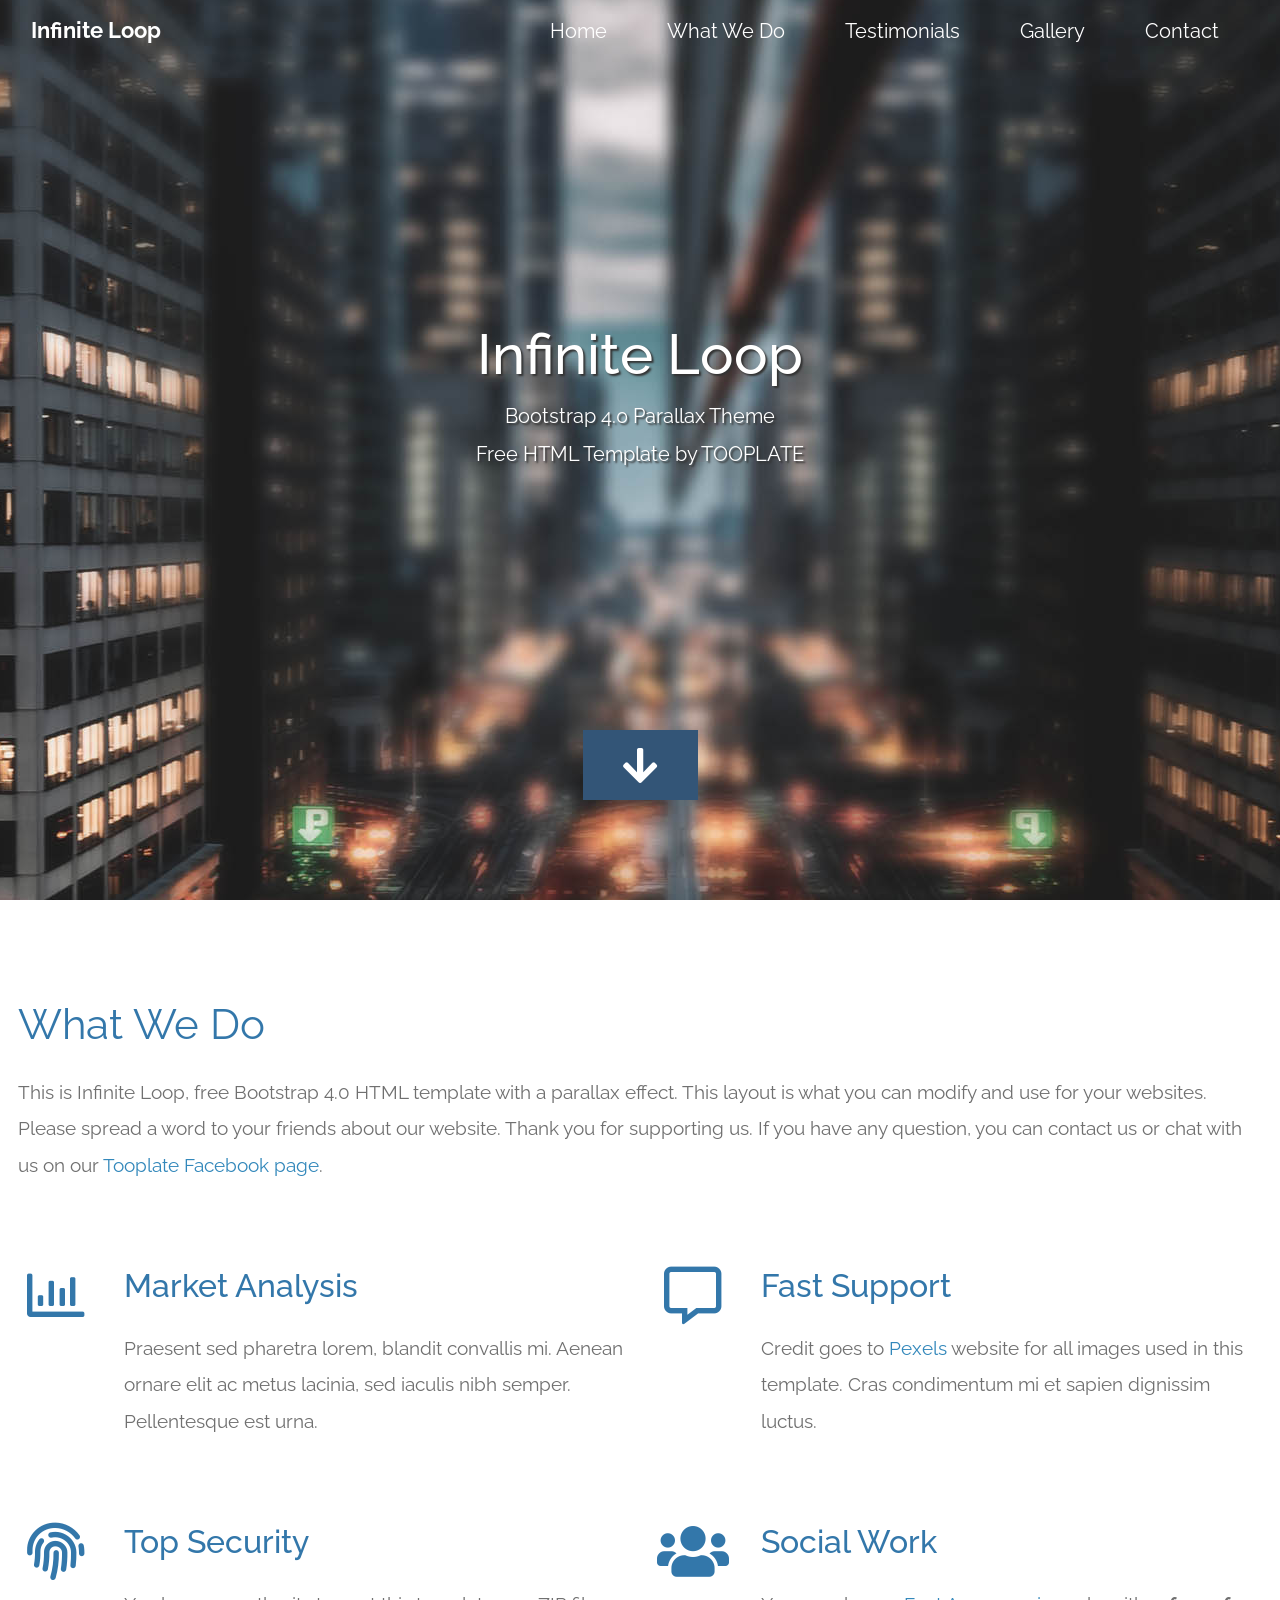
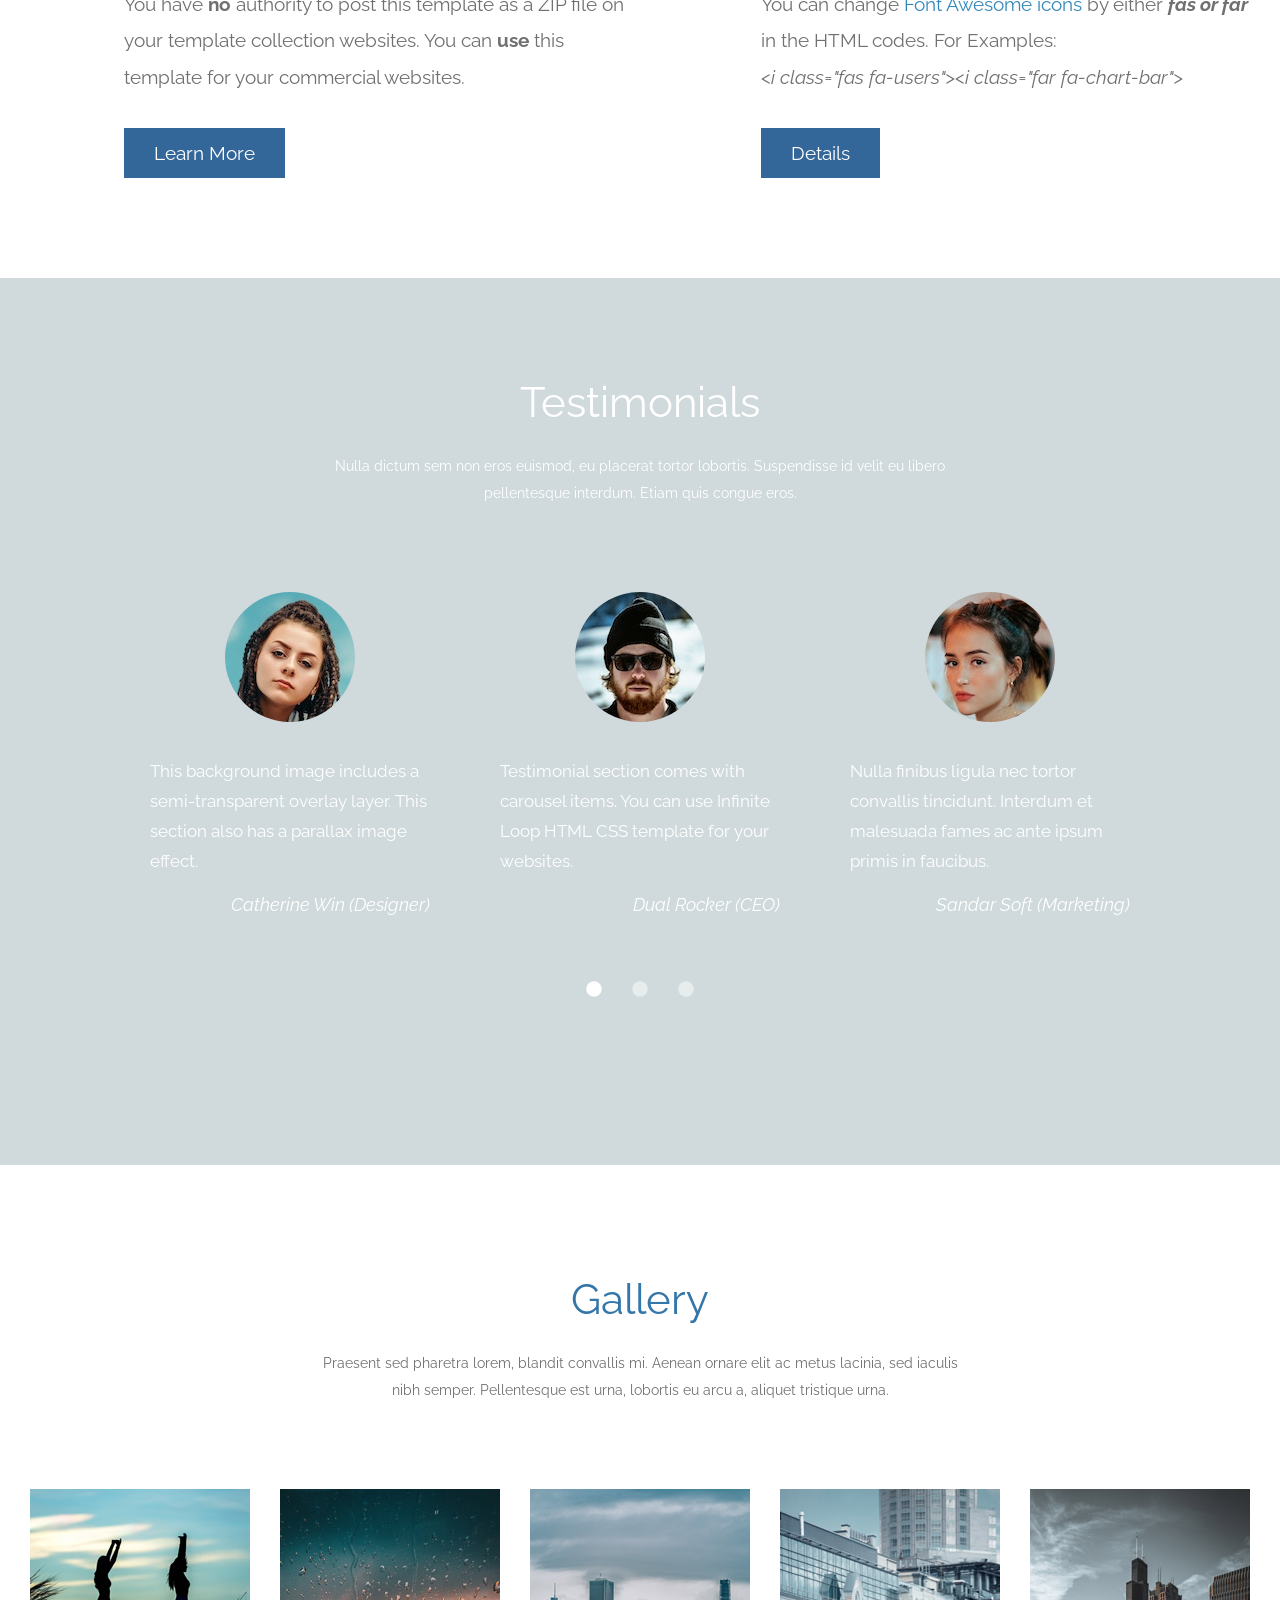
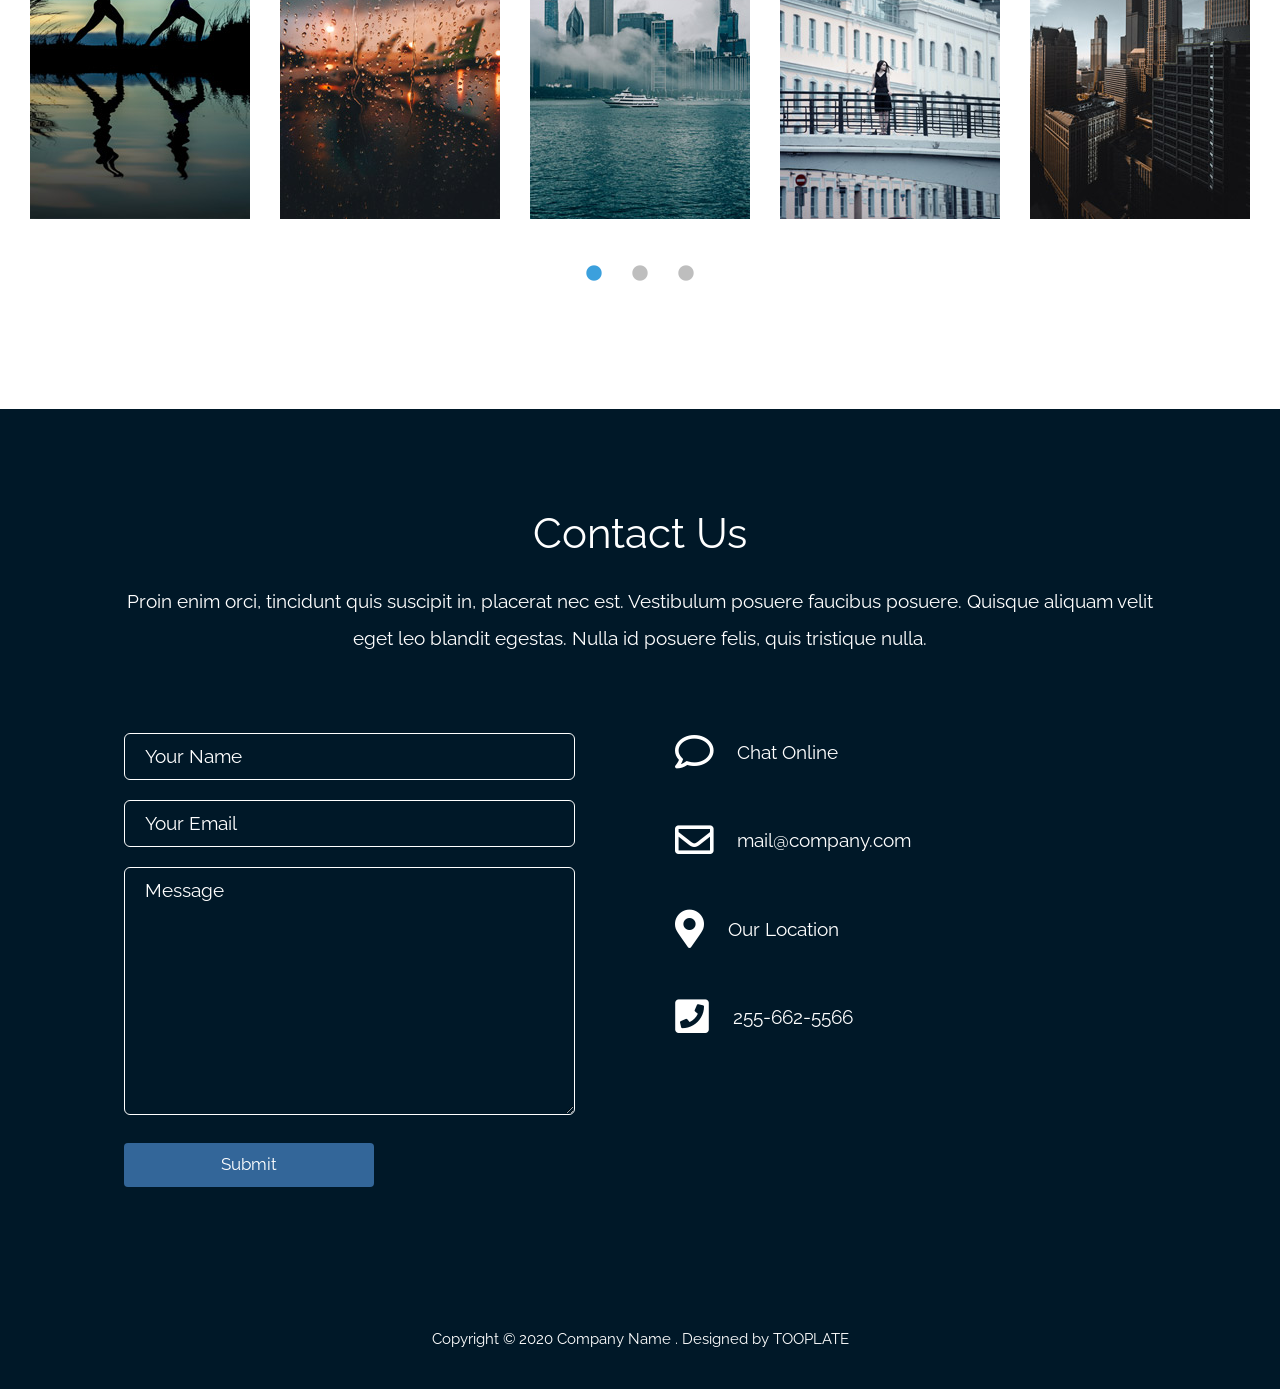
==== index.html @ e0901b21 "Add files via upload" ====
<!DOCTYPE html>
<html lang="en">
  <head>
    <meta charset="UTF-8" />
    <meta name="viewport" content="width=device-width, initial-scale=1.0" />
    <meta http-equiv="X-UA-Compatible" content="ie=edge" />
    <title>Infinite Loop - Bootstrap 4.0 HTML Template</title>
    <link rel="stylesheet" href="fontawesome-5.5/css/all.min.css" />
    <link rel="stylesheet" href="slick/slick.css">
    <link rel="stylesheet" href="slick/slick-theme.css">
    <link rel="stylesheet" href="magnific-popup/magnific-popup.css">
    <link rel="stylesheet" href="css/bootstrap.min.css" />
    <link rel="stylesheet" href="css/tooplate-infinite-loop.css" />
<!--
Tooplate 2117 Infinite Loop
https://www.tooplate.com/view/2117-infinite-loop
-->

  </head>
  <body>    
    <!-- Hero section -->
    <section id="infinite" class="text-white tm-font-big tm-parallax">
      <!-- Navigation -->
      <nav class="navbar navbar-expand-md tm-navbar" id="tmNav">              
        <div class="container">   
          <div class="tm-next">
              <a href="#infinite" class="navbar-brand">Infinite Loop</a>
          </div>             
            
          <button class="navbar-toggler" type="button" data-toggle="collapse" data-target="#navbarSupportedContent" aria-controls="navbarSupportedContent" aria-expanded="false" aria-label="Toggle navigation">
            <i class="fas fa-bars navbar-toggler-icon"></i>
          </button>
          <div class="collapse navbar-collapse" id="navbarSupportedContent">
            <ul class="navbar-nav ml-auto">
              <li class="nav-item">
                  <a class="nav-link tm-nav-link" href="#infinite">Home</a>
              </li>
              <li class="nav-item">
                  <a class="nav-link tm-nav-link" href="#whatwedo">What We Do</a>
              </li>
              <li class="nav-item">
                <a class="nav-link tm-nav-link" href="#testimonials">Testimonials</a>
              </li>
              <li class="nav-item">
                  <a class="nav-link tm-nav-link" href="#gallery">Gallery</a>
              </li>
              <li class="nav-item">
                  <a class="nav-link tm-nav-link" href="#contact">Contact</a>
              </li>                    
            </ul>
          </div>        
        </div>
      </nav>
      
      <div class="text-center tm-hero-text-container">
        <div class="tm-hero-text-container-inner">
            <h2 class="tm-hero-title">Infinite Loop</h2>
            <p class="tm-hero-subtitle">
              Bootstrap 4.0 Parallax Theme
              <br>Free HTML Template by TOOPLATE
            </p>
        </div>        
      </div>

      <div class="tm-next tm-intro-next">
        <a href="#whatwedo" class="text-center tm-down-arrow-link">
          <i class="fas fa-2x fa-arrow-down tm-down-arrow"></i>
        </a>
      </div>      
    </section>

    <section id="whatwedo" class="tm-section-pad-top">
      
      <div class="container">

            <div class="row tm-content-box"><!-- first row -->
                <div class="col-lg-12 col-xl-12">
                    <div class="tm-intro-text-container">
                        <h2 class="tm-text-primary mb-4 tm-section-title">What We Do</h2>
                        <p class="mb-4 tm-intro-text">
                          This is Infinite Loop, free Bootstrap 4.0 HTML template with a parallax effect. This layout is what you can modify and use for your websites. Please spread a word to your friends about our website. Thank you for supporting us. If you have any question, you can contact us or chat with us on our <a href="https://fb.com/tooplate">Tooplate Facebook page</a>.</p>
                    </div>
                </div>

            </div><!-- first row -->
            
            <div class="row tm-content-box"><!-- second row -->
        		<div class="col-lg-1">
                    <i class="far fa-3x fa-chart-bar text-center tm-icon"></i>
                </div>
                <div class="col-lg-5">
                    <div class="tm-intro-text-container">
                        <h2 class="tm-text-primary mb-4">Market Analysis</h2>
                        <p class="mb-4 tm-intro-text">
                          Praesent sed pharetra lorem, blandit convallis mi. Aenean ornare elit ac metus lacinia, sed iaculis nibh semper. Pellentesque est urna.</p>
                    </div>
                </div>
                
                <div class="col-lg-1">
                    <i class="far fa-3x fa-comment-alt text-center tm-icon"></i>
                </div>
                <div class="col-lg-5">
                    <div class="tm-intro-text-container">
                        <h2 class="tm-text-primary mb-4">Fast Support</h2>
                        <p class="mb-4 tm-intro-text">
                          Credit goes to <a rel="nofollow" href="https://www.pexels.com">Pexels</a> website for all images used in this template. Cras condimentum mi et sapien dignissim luctus.</p>
                    </div>
                </div>

            </div><!-- second row -->
            
            <div class="row tm-content-box"><!-- third row -->
        		<div class="col-lg-1">
                    <i class="fas fa-3x fa-fingerprint text-center tm-icon"></i>
                </div>
                <div class="col-lg-5">
                    <div class="tm-intro-text-container">
                        <h2 class="tm-text-primary mb-4">Top Security</h2>
                        <p class="mb-4 tm-intro-text">
                      You have <strong>no</strong> authority to post this template as a ZIP file on your template collection websites. You can <strong>use</strong> this template for your commercial websites.</p>
                          
                          <div class="tm-continue">
                            <a href="#testimonials" class="tm-intro-text tm-btn-primary">Learn More</a>
                        </div>
                    </div>
                </div>
                
                <div class="col-lg-1">
                    <i class="fas fa-3x fa-users text-center tm-icon"></i>
                </div>
                <div class="col-lg-5">
                    <div class="tm-intro-text-container">
                      <h2 class="tm-text-primary mb-4">Social Work</h2>
                        <p class="mb-4 tm-intro-text">
                      You can change <a href="https://fontawesome.com/icons?d=gallery">Font Awesome icons</a> by either <b><em>fas or far</em></b> in the HTML codes. For Examples:<br>
                      <em>&lt;i class=&quot;fas fa-users&quot;&gt;&lt;i class=&quot;far fa-chart-bar&quot;&gt;</em> </p>
                          
                          <div class="tm-continue">
                            <a href="#testimonials" class="tm-intro-text tm-btn-primary">Details</a>
                        </div>
                    </div>
                </div>

            </div><!-- third row -->

        </div>
      
    </section>
    
    <section id="testimonials" class="tm-section-pad-top tm-parallax-2">      
      <div class="container tm-testimonials-content">
        <div class="row">
          <div class="col-lg-12 tm-content-box">
            <h2 class="text-white text-center mb-4 tm-section-title">Testimonials</h2>
            <p class="mx-auto tm-section-desc text-center">
                Nulla dictum sem non eros euismod, eu placerat tortor lobortis. Suspendisse id velit eu libero pellentesque interdum. Etiam quis congue eros.
              </p>
            <div class="mx-auto tm-gallery-container tm-gallery-container-2">
              <div class="tm-testimonials-carousel">
                <figure class="tm-testimonial-item">
                  <img src="img/testimonial-img-01.jpg" alt="Image" class="img-fluid mx-auto">
                  <blockquote>This background image includes a semi-transparent overlay layer. This section also has a parallax image effect.</blockquote>
                  <figcaption>Catherine Win (Designer)</figcaption>
                </figure>

                <figure class="tm-testimonial-item">
                  <img src="img/testimonial-img-02.jpg" alt="Image" class="img-fluid mx-auto">
                  <blockquote>Testimonial section comes with carousel items. You can use Infinite Loop HTML CSS template for your websites.</blockquote>
                  <figcaption>Dual Rocker (CEO)</figcaption>
                </figure>

                <figure class="tm-testimonial-item">
                  <img src="img/testimonial-img-03.jpg" alt="Image" class="img-fluid mx-auto">
                  <blockquote>Nulla finibus ligula nec tortor convallis tincidunt. Interdum et malesuada fames ac ante ipsum primis in faucibus.</blockquote>
                  <figcaption>Sandar Soft (Marketing)</figcaption>
                </figure>

                <figure class="tm-testimonial-item">
                  <img src="img/testimonial-img-04.jpg" alt="Image" class="img-fluid mx-auto">
                  <blockquote>Curabitur rutrum pharetra lobortis. Pellentesque vehicula, velit quis eleifend fermentum, erat arcu aliquet neque.</blockquote>
                  <figcaption>Oliva Htoo (Designer)</figcaption>
                </figure>

                <figure class="tm-testimonial-item">
                  <img src="img/testimonial-img-02.jpg" alt="Image" class="img-fluid mx-auto">
                  <blockquote>Integer sit amet risus et erat imperdiet finibus. Nam lacus nunc, vulputate id ex eget, euismod auctor augue.</blockquote>
                  <figcaption>Jacob Joker (CTO)</figcaption>
                </figure>
              </div>
            </div>
          </div>
        </div>
      </div>
      <div class="tm-bg-overlay"></div>
    </section>
    
    <section id="gallery" class="tm-section-pad-top">
      <div class="container tm-container-gallery">
        <div class="row">
          <div class="text-center col-12">
              <h2 class="tm-text-primary tm-section-title mb-4">Gallery</h2>
              <p class="mx-auto tm-section-desc">
                Praesent sed pharetra lorem, blandit convallis mi. Aenean ornare elit ac metus lacinia, sed iaculis nibh semper. Pellentesque est urna, lobortis eu arcu a, aliquet tristique urna.
              </p>
          </div>            
        </div>
        <div class="row">
            <div class="col-12">
                <div class="mx-auto tm-gallery-container">
                    <div class="grid tm-gallery">
                      <a href="img/gallery-img-01.jpg">
                        <figure class="effect-honey tm-gallery-item">
                          <img src="img/gallery-tn-01.jpg" alt="Image 1" class="img-fluid">
                          <figcaption>
                            <h2><i>Physical Health <span>Exercise!</span></i></h2>
                          </figcaption>
                        </figure>
                      </a>
                      <a href="img/gallery-img-02.jpg">
                        <figure class="effect-honey tm-gallery-item">
                          <img src="img/gallery-tn-02.jpg" alt="Image 2" class="img-fluid">
                          <figcaption>
                            <h2><i>Rain on Glass <span>Second Image</span></i></h2>
                          </figcaption>
                        </figure>
                      </a>
                      <a href="img/gallery-img-03.jpg">
                        <figure class="effect-honey tm-gallery-item">
                          <img src="img/gallery-tn-03.jpg" alt="Image 3" class="img-fluid">
                          <figcaption>
                            <h2><i><span>Sea View</span> Mega City</i></h2>
                          </figcaption>
                        </figure>
                      </a>
                      <a href="img/gallery-img-04.jpg">
                        <figure class="effect-honey tm-gallery-item">
                          <img src="img/gallery-tn-04.jpg" alt="Image 4" class="img-fluid">
                          <figcaption>
                            <h2><i>Dream Girl <span>Thoughts</span></i></h2>
                          </figcaption>
                        </figure>
                      </a>
                      <a href="img/gallery-img-05.jpg">
                        <figure class="effect-honey tm-gallery-item">
                          <img src="img/gallery-tn-05.jpg" alt="Image 5" class="img-fluid">
                          <figcaption>
                            <h2><i><span>Workstation</span> Offices</i></h2>
                          </figcaption>
                        </figure>
                      </a>
                      <a href="img/gallery-img-06.jpg">
                        <figure class="effect-honey tm-gallery-item">
                          <img src="img/gallery-tn-06.jpg" alt="Image 6" class="img-fluid">
                          <figcaption>
                            <h2><i>Just Above <span>The City</span></i></h2>
                          </figcaption>
                        </figure>
                      </a>
                      <a href="img/gallery-img-01.jpg">
                        <figure class="effect-honey tm-gallery-item">
                          <img src="img/gallery-tn-01.jpg" alt="Image 7" class="img-fluid">
                          <figcaption>
                            <h2><i>Another <span>Exercise Time</span></i></h2>
                          </figcaption>
                        </figure>
                      </a>
                      <a href="img/gallery-img-02.jpg">
                        <figure class="effect-honey tm-gallery-item">
                          <img src="img/gallery-tn-02.jpg" alt="Image 8" class="img-fluid">
                          <figcaption>
                            <h2><i>Repeated <span>Image Spot</span></i></h2>
                          </figcaption>
                        </figure>
                      </a>
                    </div>
                </div>                
            </div>        
          </div>
      </div>
    </section>

    <!-- Contact -->
    <section id="contact" class="tm-section-pad-top tm-parallax-2">
    
      <div class="container tm-container-contact">
        
        <div class="row">
            
            <div class="text-center col-12">
                <h2 class="tm-section-title mb-4">Contact Us</h2>
                <p class="mb-5">
                  Proin enim orci, tincidunt quis suscipit in, placerat nec est. Vestibulum posuere faucibus posuere. Quisque aliquam velit eget leo blandit egestas. Nulla id posuere felis, quis tristique nulla.
                </p><br>
            </div>
            
            <div class="col-sm-12 col-md-6">
              <form action="" method="get">
                <input id="name" name="name" type="text" placeholder="Your Name" class="tm-input" required />
                <input id="email" name="email" type="email" placeholder="Your Email" class="tm-input" required />
                <textarea id="message" name="message" rows="8" placeholder="Message" class="tm-input" required></textarea>
                <button type="submit" class="btn tm-btn-submit">Submit</button>
              </form>
            </div>
            
            <div class="col-sm-12 col-md-6">

                <div class="contact-item">
                  <a rel="nofollow" href="https://www.tooplate.com/contact" class="item-link">
                      <i class="far fa-2x fa-comment mr-4"></i>
                      <span class="mb-0">Chat Online</span>
                  </a>              
                </div>
                
                <div class="contact-item">
                  <a rel="nofollow" href="mailto:mail@company.com" class="item-link">
                      <i class="far fa-2x fa-envelope mr-4"></i>
                      <span class="mb-0">mail@company.com</span>
                  </a>              
                </div>
                
                <div class="contact-item">
                  <a rel="nofollow" href="https://www.google.com/maps" class="item-link">
                      <i class="fas fa-2x fa-map-marker-alt mr-4"></i>
                      <span class="mb-0">Our Location</span>
                  </a>              
                </div>
                
                <div class="contact-item">
                  <a rel="nofollow" href="tel:0100200340" class="item-link">
                      <i class="fas fa-2x fa-phone-square mr-4"></i>
                      <span class="mb-0">255-662-5566</span>
                  </a>              
                </div>
                
                <div class="contact-item">&nbsp;</div>
            
            </div>
            
            
        </div><!-- row ending -->
        
      </div>

      	<footer class="text-center small tm-footer">
          <p class="mb-0">
          Copyright &copy; 2020 Company Name 
          
          . <a rel="nofollow" href="https://www.tooplate.com" title="HTML templates">Designed by TOOPLATE</a></p>
        </footer>

    </section>
    
    <script src="js/jquery-1.9.1.min.js"></script>     
    <script src="slick/slick.min.js"></script>
    <script src="magnific-popup/jquery.magnific-popup.min.js"></script>
    <script src="js/easing.min.js"></script>
    <script src="js/jquery.singlePageNav.min.js"></script>     
    <script src="js/bootstrap.min.js"></script> 
    <script>

      function getOffSet(){
        var _offset = 450;
        var windowHeight = window.innerHeight;

        if(windowHeight > 500) {
          _offset = 400;
        } 
        if(windowHeight > 680) {
          _offset = 300
        }
        if(windowHeight > 830) {
          _offset = 210;
        }

        return _offset;
      }

      function setParallaxPosition($doc, multiplier, $object){
        var offset = getOffSet();
        var from_top = $doc.scrollTop(),
          bg_css = 'center ' +(multiplier * from_top - offset) + 'px';
        $object.css({"background-position" : bg_css });
      }

      // Parallax function
      // Adapted based on https://codepen.io/roborich/pen/wpAsm        
      var background_image_parallax = function($object, multiplier, forceSet){
        multiplier = typeof multiplier !== 'undefined' ? multiplier : 0.5;
        multiplier = 1 - multiplier;
        var $doc = $(document);
        // $object.css({"background-attatchment" : "fixed"});

        if(forceSet) {
          setParallaxPosition($doc, multiplier, $object);
        } else {
          $(window).scroll(function(){          
            setParallaxPosition($doc, multiplier, $object);
          });
        }
      };

      var background_image_parallax_2 = function($object, multiplier){
        multiplier = typeof multiplier !== 'undefined' ? multiplier : 0.5;
        multiplier = 1 - multiplier;
        var $doc = $(document);
        $object.css({"background-attachment" : "fixed"});
        
        $(window).scroll(function(){
          if($(window).width() > 768) {
            var firstTop = $object.offset().top,
                pos = $(window).scrollTop(),
                yPos = Math.round((multiplier * (firstTop - pos)) - 186);              

            var bg_css = 'center ' + yPos + 'px';

            $object.css({"background-position" : bg_css });
          } else {
            $object.css({"background-position" : "center" });
          }
        });
      };
      
      $(function(){
        // Hero Section - Background Parallax
        background_image_parallax($(".tm-parallax"), 0.30, false);
        background_image_parallax_2($("#contact"), 0.80);   
        background_image_parallax_2($("#testimonials"), 0.80);   
        
        // Handle window resize
        window.addEventListener('resize', function(){
          background_image_parallax($(".tm-parallax"), 0.30, true);
        }, true);

        // Detect window scroll and update navbar
        $(window).scroll(function(e){          
          if($(document).scrollTop() > 120) {
            $('.tm-navbar').addClass("scroll");
          } else {
            $('.tm-navbar').removeClass("scroll");
          }
        });
        
        // Close mobile menu after click 
        $('#tmNav a').on('click', function(){
          $('.navbar-collapse').removeClass('show'); 
        })

        // Scroll to corresponding section with animation
        $('#tmNav').singlePageNav({
          'easing': 'easeInOutExpo',
          'speed': 600
        });        
        
        // Add smooth scrolling to all links
        // https://www.w3schools.com/howto/howto_css_smooth_scroll.asp
        $("a").on('click', function(event) {
          if (this.hash !== "") {
            event.preventDefault();
            var hash = this.hash;

            $('html, body').animate({
              scrollTop: $(hash).offset().top
            }, 600, 'easeInOutExpo', function(){
              window.location.hash = hash;
            });
          } // End if
        });

        // Pop up
        $('.tm-gallery').magnificPopup({
          delegate: 'a',
          type: 'image',
          gallery: { enabled: true }
        });

        $('.tm-testimonials-carousel').slick({
          dots: true,
          prevArrow: false,
          nextArrow: false,
          infinite: false,
          slidesToShow: 3,
          slidesToScroll: 1,
          responsive: [
            {
              breakpoint: 992,
              settings: {
                slidesToShow: 2
              }
            },
            {
              breakpoint: 768,
              settings: {
                slidesToShow: 2
              }
            }, 
            {
              breakpoint: 480,
              settings: {
                  slidesToShow: 1
              }                 
            }
          ]
        });

        // Gallery
        $('.tm-gallery').slick({
          dots: true,
          infinite: false,
          slidesToShow: 5,
          slidesToScroll: 2,
          responsive: [
          {
            breakpoint: 1199,
            settings: {
              slidesToShow: 4,
              slidesToScroll: 2
            }
          },
          {
            breakpoint: 991,
            settings: {
              slidesToShow: 3,
              slidesToScroll: 2
            }
          },
          {
            breakpoint: 767,
            settings: {
              slidesToShow: 2,
              slidesToScroll: 1
            }
          },
          {
            breakpoint: 480,
            settings: {
              slidesToShow: 1,
              slidesToScroll: 1
            }
          }
        ]
        });
      });
    </script>
  </body>
</html>
---- css/tooplate-infinite-loop.css ----
/*

Tooplate 2117 Infinite Loop

https://www.tooplate.com/view/2117-infinite-loop

*/

@import url("https://fonts.googleapis.com/css?family=Raleway:100,300,400,500,700,900");

body {
	font-family: "Raleway", sans-serif;
	font-size: 1.2em;
  color: #707070;
  margin: 0;
  padding: 0;
  overflow-x: hidden;
}
a {
  transition: all 0.3s ease;
  color: #38B;
}

a:hover,
a:focus {
  text-decoration: none;
  color: #D40;
}

a:focus {
  outline: none;
}

.btn {
  padding: 8px 32px;
}

.btn:hover {
  background-color: #ced4da;
}

blockquote {
  font-size: 0.86em;
  line-height: 1.8em;
}

.tm-section-pad-top {
  padding-top: 80px;
  padding-bottom: 40px;
}

.tm-content-box {
  padding-top: 20px;
  padding-bottom: 40px;
}

.tm-text-primary {
  color: #37A;
}

.tm-font-big {
  font-size: 1.25rem;
}

.tm-btn-primary {
  color: white;
  background-color: #369;
  padding: 14px 30px;
}

.tm-btn-primary:hover,
.tm-btn-primary:focus {
  color: white;
  background-color: #38B;
}

/* Navbar */

.tm-navbar {
  position: fixed;
  width: 100%;
  z-index: 1000;
  background-color: transparent;
  transition: all 0.3s ease;
}

.tm-navbar.scroll {
  background-color: white;
  border-bottom: 1px solid #e9ecef;
}

.navbar-brand {
  color: white;
  font-size: 1.4rem;
  font-weight: bold;
}

.navbar-brand:hover,
.tm-navbar.scroll .navbar-brand:hover {
  color: #38B;
}

.tm-navbar.scroll .navbar-brand {
  color: #369;
}

.nav-item {
  list-style: none;
}

.tm-nav-link {
  color: white;
}

.tm-navbar.scroll .tm-nav-link {
  color: #369;
}

.tm-navbar.scroll .tm-nav-link:hover,
.tm-navbar.scroll .tm-nav-link.current,
.tm-nav-link:hover {
  color: #FFF;
  background-color: #369;
}

.navbar-toggler {
  border: 1px solid white;
  padding-left: 10px;
  padding-right: 10px;
}

.navbar-toggler-icon {
  color: white;
  padding-top: 6px;
}

.tm-navbar.scroll .navbar-toggler {
  border: 1px solid #707070;
}

.tm-navbar.scroll .navbar-toggler-icon {
  color: #707070;
}

/* Hero */

#infinite {
	background-color: #222;
  background-image: url(../img/infinite-loop-01.jpg);
  background-repeat: no-repeat;
  height: 100vh;
  min-height: 375px;
  position: relative;
}

@media (min-height: 600px) and (min-width: 1920px) {
  #infinite {
    background-size: cover;
  }
}

@media (min-height: 830px) {
  #infinite {
    background-position: center -210px;
  }
}

@media (min-height: 680px) and (max-height: 829px) {
  #infinite {
    background-position: center -300px;
  }
}

@media (min-height: 500px) and (max-height: 679px) {
  #infinite {
    background-position: center -400px;
  }
}

@media (max-height: 499px) {
  #infinite {
    background-position: center -450px;
  }
}

.tm-hero-text-container {
  width: 100%;
  height: 100%;
  display: flex;
  flex-flow: column;
  justify-content: center;
}

.tm-hero-text-container-inner {
  margin-top: -90px;
}

.tm-hero-title {
  font-size: 3.5rem;
  text-shadow: 2px 2px 2px #333;
}

.tm-hero-subtitle {
  text-shadow: 2px 2px 2px #333;
}

.tm-intro-next {
  position: absolute;
  bottom: 100px;
  left: 0;
  right: 0;
}

@media (max-height: 480px) {
  .tm-hero-text-container-inner {
    margin-top: -40px;
  }

  .tm-intro-next {
    bottom: 20px;
  }
}

.tm-down-arrow-link {
  display: block;
  margin-top: 18%;
}

.tm-down-arrow {
  	color: #FFF;
    cursor: pointer;
    background: #357;
    padding: 15px 40px;
    transition: all 0.3s ease;
}

.tm-down-arrow:hover,
.tm-down-arrow:focus {
  color: #FFF;
  background: #37A;
  padding: 20px 50px;
}

/* Introduction */

#introduction {
  padding-bottom: 100px;
}

.tm-section-title {
  font-size: 2.6rem;
  font-weight: normal;
}

.tm-intro-text {
  font-size: 1.2rem;
}

.tm-icon {
  display: block;
  color: #37A;
}

.tm-continue {
	padding: 20px 0 30px 0;
}

/* Testimonials */
#testimonials {
  color: white;
  background-image: url(../img/infinite-loop-02.jpg);
  background-size: cover;
  background-repeat: no-repeat;
  background-size: 100%;
  position: relative;
}

@media (max-width: 991px) {
  #testimonials {
    background-image: url(../img/infinite-loop-02-mobile.jpg);
  }
}

.tm-testimonials-content {
  position: relative;
  z-index: 100;
}

.tm-bg-overlay {
  width: 100%;
  height: 100%;
  background: rgba(20, 70, 80, 0.2);
  position: absolute;
  top: 0;
  left: 0;
  right: 0;
  bottom: 0;
  z-index: 0;
}

.tm-testimonials-carousel {
  max-width: 1050px;
  margin: 0 auto;
}

.tm-testimonial-item {
  max-width: 290px;
  margin-left: 35px;
  margin-right: 35px;
}

.tm-testimonial-item img {
  border-radius: 50%;
  margin-bottom: 35px;
}

.tm-testimonial-item figcaption {
  text-align: right;
  font-style: italic;
  font-size: 1.1rem;
}

/* Work */

.tm-section-desc {
  max-width: 650px;
  width: 100%;
  font-size: 0.9rem;
}

.tm-gallery-container {
  padding-top: 70px;
  padding-bottom: 120px;
}

.tm-gallery-item {
  margin: 0 15px;
}

.slick-dots {
  bottom: -65px;
}

.slick-dots li {
  margin: 0 13px;
}

.slick-dots li button:hover:before,
.slick-dots li button:focus:before,
.slick-dots li.slick-active button:before {
  opacity: 1;
  color: #3ba0dd;
}

.tm-testimonials-carousel .slick-dots li button:before {
  color: white;
  opacity: 0.5;
}

.tm-testimonials-carousel .slick-dots li button:hover:before,
.tm-testimonials-carousel .slick-dots li button:focus:before,
.tm-testimonials-carousel .slick-dots li.slick-active button:before {
  color: white;
  opacity: 1;
}

.slick-dots li button:before {
  font-size: 18px;
}

/* Hover Effect */
/* Common style */
.grid figure {
  position: relative;
  float: left;
  overflow: hidden;
  background: #3085a3;
  text-align: center;
  cursor: pointer;
}

.grid figure img {
  position: relative;
  display: block;
  min-height: 100%;
  max-width: 100%;
  opacity: 0.8;
}

.grid figure figcaption {
  padding: 2em;
  color: #fff;
  text-transform: uppercase;
  font-size: 1.25em;
  -webkit-backface-visibility: hidden;
  backface-visibility: hidden;
}

.grid figure figcaption::before,
.grid figure figcaption::after {
  pointer-events: none;
}

.grid figure figcaption,
.grid figure figcaption > a {
  position: absolute;
  top: 0;
  left: 0;
  width: 100%;
  height: 100%;
}

/* Anchor will cover the whole item by default */
/* For some effects it will show as a button */
.grid figure figcaption > a {
  z-index: 1000;
  text-indent: 200%;
  white-space: nowrap;
  font-size: 0;
  opacity: 0;
}

.grid figure h2 {
  word-spacing: -0.15em;
  font-size: 0.9em;
  font-weight: 300;
}

.grid figure h2 span {
  font-weight: 600;
}

.grid figure h2,
.grid figure p {
  margin: 0;
}

.grid figure p {
  letter-spacing: 1px;
  font-size: 68.5%;
}

/*---------------*/
/***** Honey *****/
/*---------------*/

figure.effect-honey {
  background: #4a3753;
  max-width: 220px;
}

figure.effect-honey img {
  opacity: 1;
  -webkit-transition: opacity 0.35s;
  transition: opacity 0.35s;
}

figure.effect-honey:hover img {
  opacity: 0.4;
}

figure.effect-honey figcaption::before {
  position: absolute;
  bottom: 0;
  left: 0;
  width: 100%;
  height: 10px;
  background: #38C;
  content: "";
  -webkit-transform: translate3d(0, 10px, 0);
  transform: translate3d(0, 10px, 0);
}

figure.effect-honey h2 {
  position: absolute;
  bottom: 0;
  left: 0;
  padding: 1em 1.5em;
  width: 100%;
  text-align: left;
  -webkit-transform: translate3d(0, -30px, 0);
  transform: translate3d(0, -30px, 0);
}

figure.effect-honey h2 i {
  font-style: normal;
  opacity: 0;
  -webkit-transition: opacity 0.35s, -webkit-transform 0.35s;
  transition: opacity 0.35s, transform 0.35s;
  -webkit-transform: translate3d(0, -30px, 0);
  transform: translate3d(0, -30px, 0);
}

figure.effect-honey figcaption::before,
figure.effect-honey h2 {
  -webkit-transition: -webkit-transform 0.35s;
  transition: transform 0.35s;
}

figure.effect-honey:hover figcaption::before,
figure.effect-honey:hover h2,
figure.effect-honey:hover h2 i {
  opacity: 1;
  -webkit-transform: translate3d(0, 0, 0);
  transform: translate3d(0, 0, 0);
}

.tm-container-gallery {
	padding-top: 30px;
	}

/* Contact */

#contact {
  color: white;
  background-color: #001828;
  background-image: url(../img/infinite-loop-03.jpg);
  background-position: center;
  background-repeat: no-repeat;
  min-height: 980px;
  position: relative;
  padding-bottom: 50px;
  padding-top: 100px;
}

.contact-item {
  margin-left: 20px;
  margin-bottom: 50px;
}

.item-link {
  display: flex;
  align-items: center;
}

.item-link i,
.item-link span {
  color: white;
  transition: all 0.3s ease;
}

.item-link:hover i,
.item-link:hover span {
  color: #3496d8;
}

.tm-input {
	margin: 0 0 20px 0;
	width: 90%;
  padding: 8px 20px;
  border-radius: 6px;
  border: 1px solid white;
  background: transparent;
  color: white;
}

.tm-btn-submit {
	font-size: 0.9em;
	color: #fff;
	background-color: #369;
	width: 50%;
	margin-bottom: 60px;
}

.tm-btn-submit:hover {
	color: #fff;
	background-color: #38B;
}

::placeholder {
  /* Chrome, Firefox, Opera, Safari 10.1+ */
  color: white;
  opacity: 1; /* Firefox */
}

:-ms-input-placeholder {
  /* Internet Explorer 10-11 */
  color: white;
}

::-ms-input-placeholder {
  /* Microsoft Edge */
  color: white;
}

.tm-footer {
  position: absolute;
  bottom: 35px;
  left: 0;
  right: 0;
  padding: 0 15px;
}

.tm-footer a {
	color: #fff;
}

.tm-footer a:hover {
	color: #9CF;
}

.tm-footer-link {
  color: white;
}

.tm-footer-link:hover,
.tm-footer-link:focus {
  color: #38B;
  text-decoration: none;
}

p {
  line-height: 1.9;
}

@media (min-width: 768px) {
  .tm-intro-text-container {
    padding-left: 0px;
  }

  .navbar-expand-md .navbar-nav .nav-link {
    padding-right: 30px;
    padding-left: 30px;
  }
}

@media (min-width: 1200px) {
  .container {
    max-width: 1275px;
  }

  .tm-container-gallery {
    max-width: 1290px;
  }

  .tm-container-contact {
    max-width: 1063px;
  }
}

@media (max-width: 991px) {
  .tm-intro-text-container {
    padding-left: 15px;
    padding-top: 30px;
    max-width: 600px;
    margin-left: auto;
    margin-right: auto;
  }

  .tm-intro-img {
    display: block;
    margin-left: auto;
    margin-right: auto;
  }

  .tm-btn-submit {
    margin-left: 0;
    margin-top: 20px;
  }
}

@media (max-width: 767px) {

  .navbar-nav {
    max-width: 200px;
    text-align: right;
  }

  .navbar-collapse {
    background-color: rgb(255, 255, 255);
    padding: 10px;
    border-radius: 3px;
  }

  .navbar-collapse .nav-link {
    color: #707070;
	padding-right: 20px;
  }
}

@media (max-width: 480px) {
  .tm-gallery-container {
    max-width: 220px;
    margin-left: auto;
    margin-right: auto;
  }

  .tm-gallery-container-2 {
    max-width: 350px;
  }

  .slick-dots li {
    margin: 0 8px;
  }

  .tm-gallery-item {
    margin: 0;
  }
}
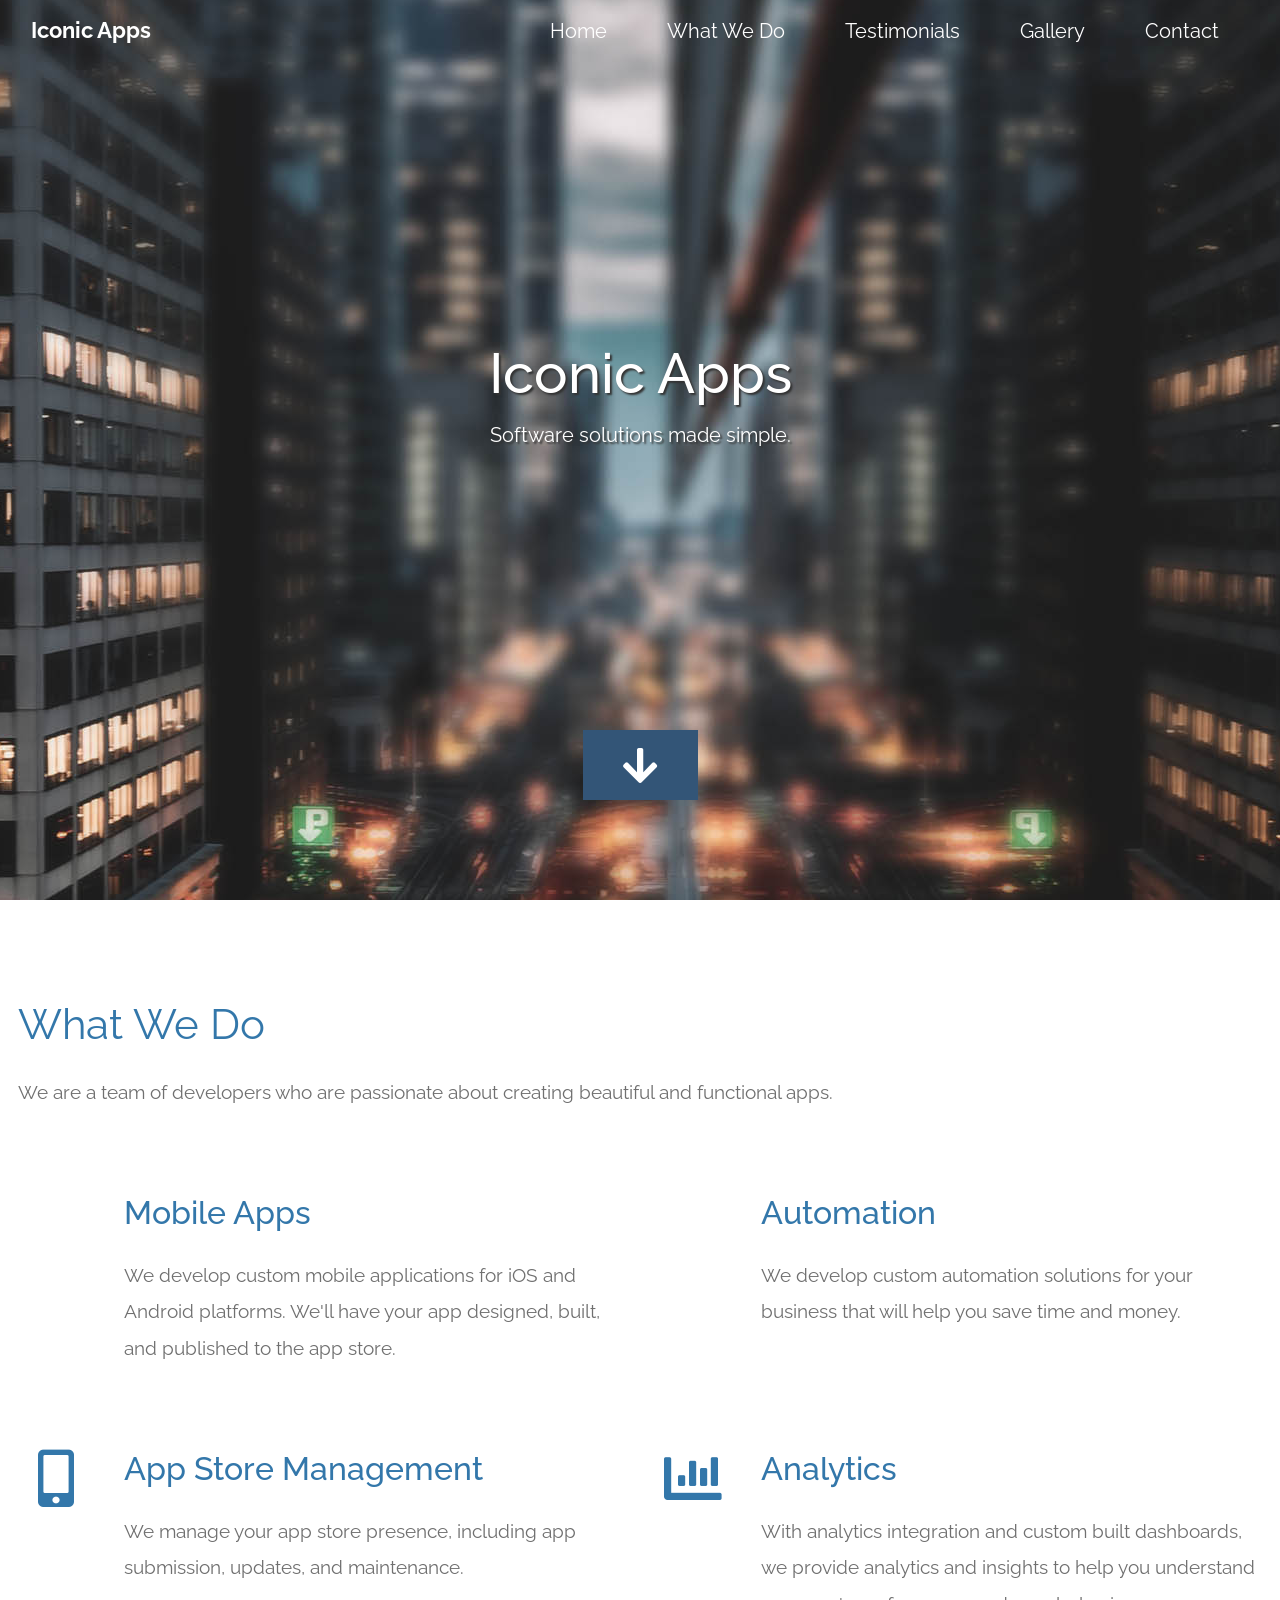
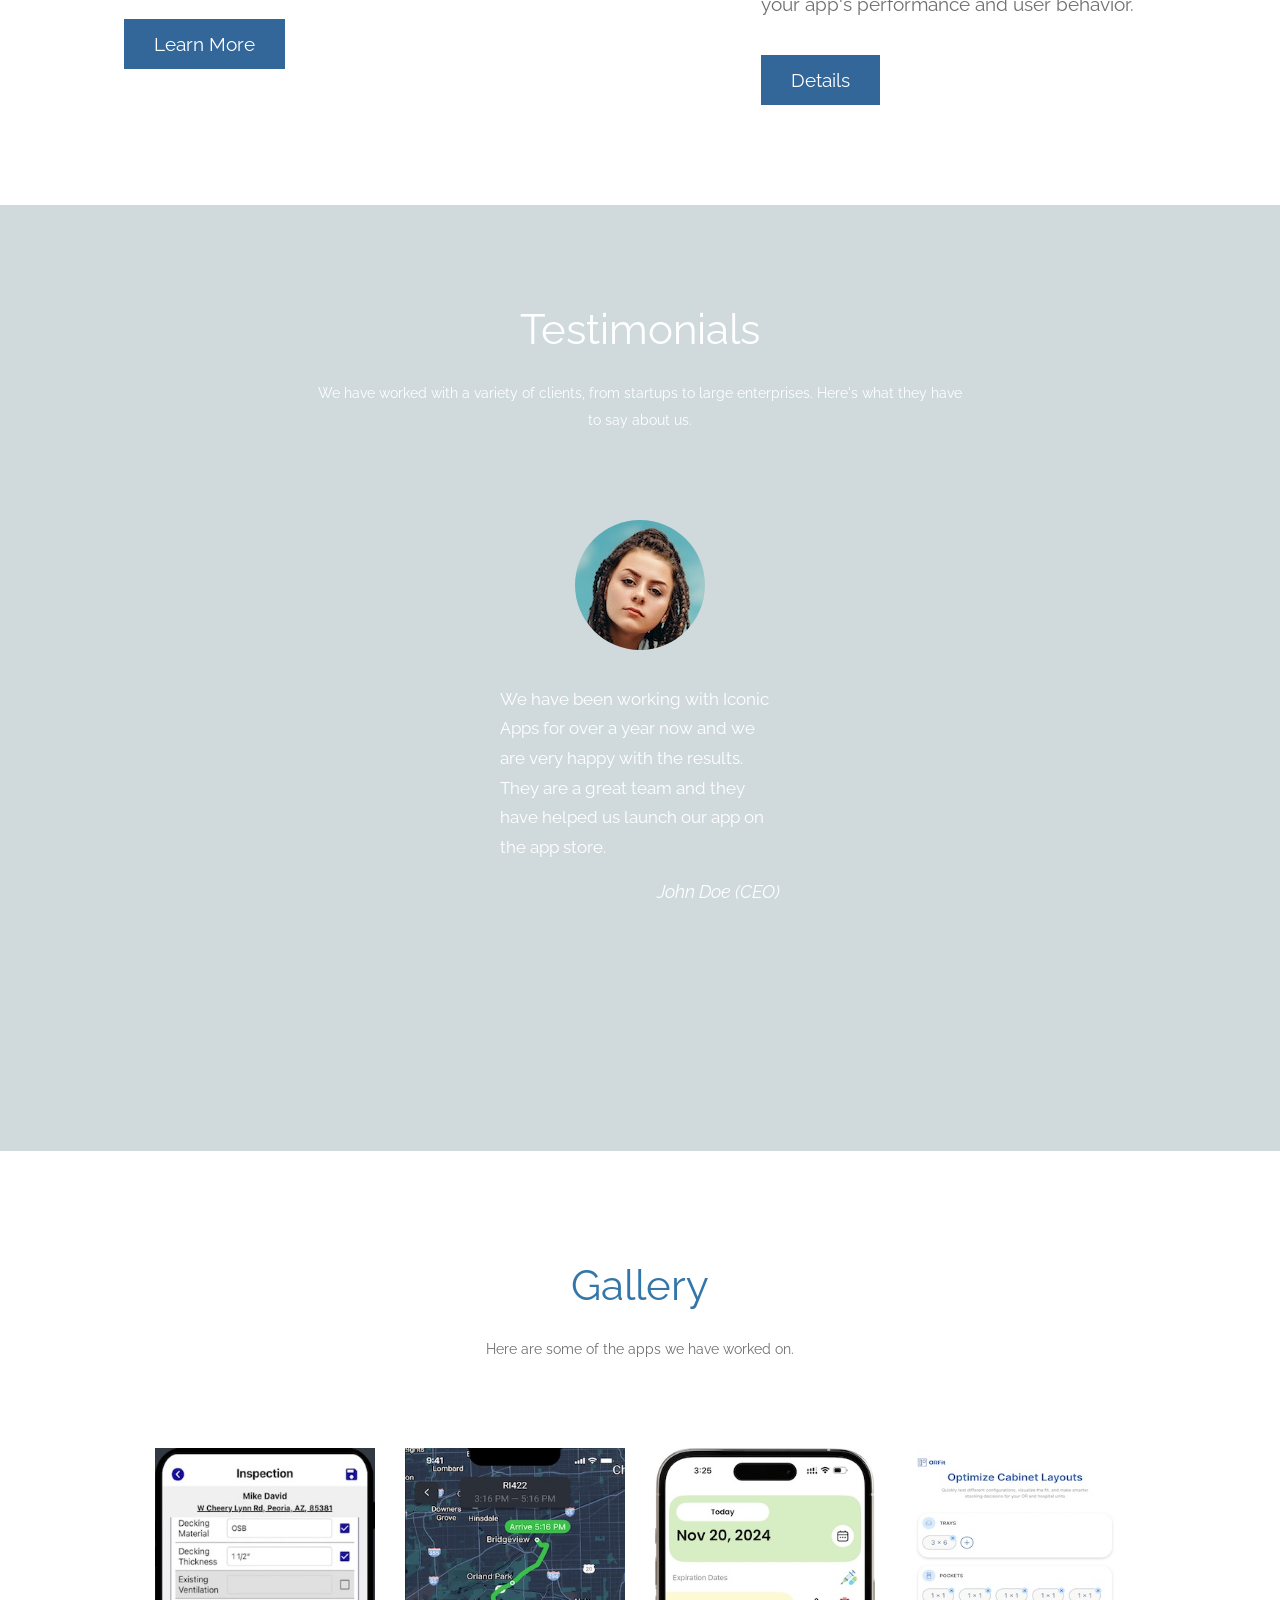
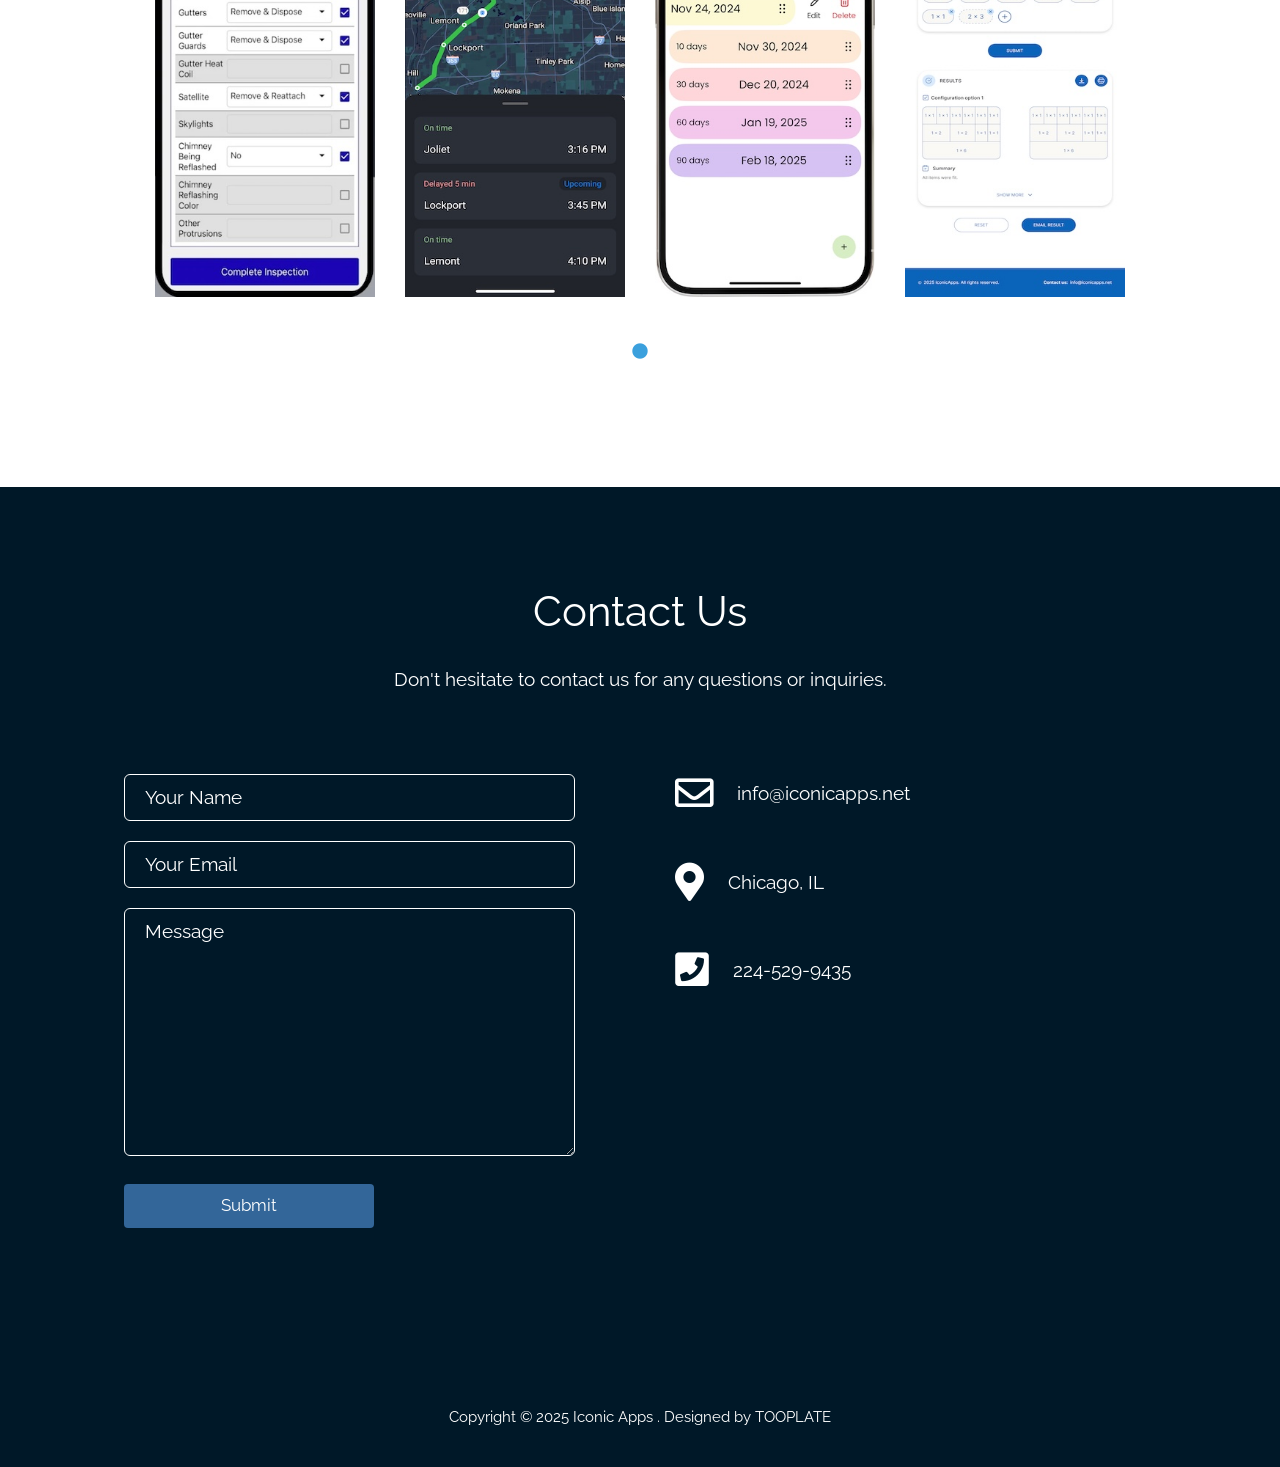
==== commit 6db28a5a: "Updated web page and added app-ads.txt" ====
--- a/index.html
+++ b/index.html
@@ -4,7 +4,7 @@
     <meta charset="UTF-8" />
     <meta name="viewport" content="width=device-width, initial-scale=1.0" />
     <meta http-equiv="X-UA-Compatible" content="ie=edge" />
-    <title>Infinite Loop - Bootstrap 4.0 HTML Template</title>
+    <title>Iconic Apps</title>
     <link rel="stylesheet" href="fontawesome-5.5/css/all.min.css" />
     <link rel="stylesheet" href="slick/slick.css">
     <link rel="stylesheet" href="slick/slick-theme.css">
@@ -24,7 +24,7 @@
       <nav class="navbar navbar-expand-md tm-navbar" id="tmNav">              
         <div class="container">   
           <div class="tm-next">
-              <a href="#infinite" class="navbar-brand">Infinite Loop</a>
+              <a href="#infinite" class="navbar-brand">Iconic Apps</a>
           </div>             
             
           <button class="navbar-toggler" type="button" data-toggle="collapse" data-target="#navbarSupportedContent" aria-controls="navbarSupportedContent" aria-expanded="false" aria-label="Toggle navigation">
@@ -54,10 +54,9 @@
       
       <div class="text-center tm-hero-text-container">
         <div class="tm-hero-text-container-inner">
-            <h2 class="tm-hero-title">Infinite Loop</h2>
+            <h2 class="tm-hero-title">Iconic Apps</h2>
             <p class="tm-hero-subtitle">
-              Bootstrap 4.0 Parallax Theme
-              <br>Free HTML Template by TOOPLATE
+              Software solutions made simple.
             </p>
         </div>        
       </div>
@@ -78,7 +77,8 @@
                     <div class="tm-intro-text-container">
                         <h2 class="tm-text-primary mb-4 tm-section-title">What We Do</h2>
                         <p class="mb-4 tm-intro-text">
-                          This is Infinite Loop, free Bootstrap 4.0 HTML template with a parallax effect. This layout is what you can modify and use for your websites. Please spread a word to your friends about our website. Thank you for supporting us. If you have any question, you can contact us or chat with us on our <a href="https://fb.com/tooplate">Tooplate Facebook page</a>.</p>
+                          We are a team of developers who are passionate about creating beautiful and functional apps.
+                        </p>
                     </div>
                 </div>
 
@@ -86,24 +86,26 @@
             
             <div class="row tm-content-box"><!-- second row -->
         		<div class="col-lg-1">
-                    <i class="far fa-3x fa-chart-bar text-center tm-icon"></i>
+                    <i class="far fa-3x fa-mobile-alt text-center tm-icon"></i>
                 </div>
                 <div class="col-lg-5">
                     <div class="tm-intro-text-container">
-                        <h2 class="tm-text-primary mb-4">Market Analysis</h2>
+                        <h2 class="tm-text-primary mb-4">Mobile Apps</h2>
                         <p class="mb-4 tm-intro-text">
-                          Praesent sed pharetra lorem, blandit convallis mi. Aenean ornare elit ac metus lacinia, sed iaculis nibh semper. Pellentesque est urna.</p>
+                          We develop custom mobile applications for iOS and Android platforms. We'll have your app designed, built, and published to the app store.
+                        </p>
                     </div>
                 </div>
                 
                 <div class="col-lg-1">
-                    <i class="far fa-3x fa-comment-alt text-center tm-icon"></i>
+                    <i class="far fa-3x fa-robot text-center tm-icon"></i>
                 </div>
                 <div class="col-lg-5">
                     <div class="tm-intro-text-container">
-                        <h2 class="tm-text-primary mb-4">Fast Support</h2>
+                        <h2 class="tm-text-primary mb-4">Automation</h2>
                         <p class="mb-4 tm-intro-text">
-                          Credit goes to <a rel="nofollow" href="https://www.pexels.com">Pexels</a> website for all images used in this template. Cras condimentum mi et sapien dignissim luctus.</p>
+                          We develop custom automation solutions for your business that will help you save time and money.
+                        </p>
                     </div>
                 </div>
 
@@ -111,13 +113,14 @@
             
             <div class="row tm-content-box"><!-- third row -->
         		<div class="col-lg-1">
-                    <i class="fas fa-3x fa-fingerprint text-center tm-icon"></i>
+                    <i class="fas fa-3x fa-mobile-alt text-center tm-icon"></i>
                 </div>
                 <div class="col-lg-5">
                     <div class="tm-intro-text-container">
-                        <h2 class="tm-text-primary mb-4">Top Security</h2>
+                        <h2 class="tm-text-primary mb-4">App Store Management</h2>
                         <p class="mb-4 tm-intro-text">
-                      You have <strong>no</strong> authority to post this template as a ZIP file on your template collection websites. You can <strong>use</strong> this template for your commercial websites.</p>
+                          We manage your app store presence, including app submission, updates, and maintenance.
+                        </p>
                           
                           <div class="tm-continue">
                             <a href="#testimonials" class="tm-intro-text tm-btn-primary">Learn More</a>
@@ -126,14 +129,14 @@
                 </div>
                 
                 <div class="col-lg-1">
-                    <i class="fas fa-3x fa-users text-center tm-icon"></i>
+                    <i class="fas fa-3x fa-chart-bar text-center tm-icon"></i>
                 </div>
                 <div class="col-lg-5">
                     <div class="tm-intro-text-container">
-                      <h2 class="tm-text-primary mb-4">Social Work</h2>
+                      <h2 class="tm-text-primary mb-4">Analytics</h2>
                         <p class="mb-4 tm-intro-text">
-                      You can change <a href="https://fontawesome.com/icons?d=gallery">Font Awesome icons</a> by either <b><em>fas or far</em></b> in the HTML codes. For Examples:<br>
-                      <em>&lt;i class=&quot;fas fa-users&quot;&gt;&lt;i class=&quot;far fa-chart-bar&quot;&gt;</em> </p>
+                          With analytics integration and custom built dashboards, we provide analytics and insights to help you understand your app's performance and user behavior.
+                        </p>
                           
                           <div class="tm-continue">
                             <a href="#testimonials" class="tm-intro-text tm-btn-primary">Details</a>
@@ -153,38 +156,14 @@
           <div class="col-lg-12 tm-content-box">
             <h2 class="text-white text-center mb-4 tm-section-title">Testimonials</h2>
             <p class="mx-auto tm-section-desc text-center">
-                Nulla dictum sem non eros euismod, eu placerat tortor lobortis. Suspendisse id velit eu libero pellentesque interdum. Etiam quis congue eros.
+                We have worked with a variety of clients, from startups to large enterprises. Here's what they have to say about us.
               </p>
             <div class="mx-auto tm-gallery-container tm-gallery-container-2">
               <div class="tm-testimonials-carousel">
                 <figure class="tm-testimonial-item">
                   <img src="img/testimonial-img-01.jpg" alt="Image" class="img-fluid mx-auto">
-                  <blockquote>This background image includes a semi-transparent overlay layer. This section also has a parallax image effect.</blockquote>
-                  <figcaption>Catherine Win (Designer)</figcaption>
-                </figure>
-
-                <figure class="tm-testimonial-item">
-                  <img src="img/testimonial-img-02.jpg" alt="Image" class="img-fluid mx-auto">
-                  <blockquote>Testimonial section comes with carousel items. You can use Infinite Loop HTML CSS template for your websites.</blockquote>
-                  <figcaption>Dual Rocker (CEO)</figcaption>
-                </figure>
-
-                <figure class="tm-testimonial-item">
-                  <img src="img/testimonial-img-03.jpg" alt="Image" class="img-fluid mx-auto">
-                  <blockquote>Nulla finibus ligula nec tortor convallis tincidunt. Interdum et malesuada fames ac ante ipsum primis in faucibus.</blockquote>
-                  <figcaption>Sandar Soft (Marketing)</figcaption>
-                </figure>
-
-                <figure class="tm-testimonial-item">
-                  <img src="img/testimonial-img-04.jpg" alt="Image" class="img-fluid mx-auto">
-                  <blockquote>Curabitur rutrum pharetra lobortis. Pellentesque vehicula, velit quis eleifend fermentum, erat arcu aliquet neque.</blockquote>
-                  <figcaption>Oliva Htoo (Designer)</figcaption>
-                </figure>
-
-                <figure class="tm-testimonial-item">
-                  <img src="img/testimonial-img-02.jpg" alt="Image" class="img-fluid mx-auto">
-                  <blockquote>Integer sit amet risus et erat imperdiet finibus. Nam lacus nunc, vulputate id ex eget, euismod auctor augue.</blockquote>
-                  <figcaption>Jacob Joker (CTO)</figcaption>
+                  <blockquote>We have been working with Iconic Apps for over a year now and we are very happy with the results. They are a great team and they have helped us launch our app on the app store.</blockquote>
+                  <figcaption>John Doe (CEO)</figcaption>
                 </figure>
               </div>
             </div>
@@ -200,7 +179,7 @@
           <div class="text-center col-12">
               <h2 class="tm-text-primary tm-section-title mb-4">Gallery</h2>
               <p class="mx-auto tm-section-desc">
-                Praesent sed pharetra lorem, blandit convallis mi. Aenean ornare elit ac metus lacinia, sed iaculis nibh semper. Pellentesque est urna, lobortis eu arcu a, aliquet tristique urna.
+                Here are some of the apps we have worked on.
               </p>
           </div>            
         </div>
@@ -208,67 +187,35 @@
             <div class="col-12">
                 <div class="mx-auto tm-gallery-container">
                     <div class="grid tm-gallery">
-                      <a href="img/gallery-img-01.jpg">
+                      <a href="https://play.google.com/store/apps/details?id=com.raes.RAESMobile&pcampaignid=web_share">
                         <figure class="effect-honey tm-gallery-item">
-                          <img src="img/gallery-tn-01.jpg" alt="Image 1" class="img-fluid">
+                          <img src="img/raes-mobile.jpg" alt="Image 1" class="img-fluid">
                           <figcaption>
-                            <h2><i>Physical Health <span>Exercise!</span></i></h2>
+                            <h2><i>RAES Mobile <span>Roofing inspection app</span></i></h2>
                           </figcaption>
                         </figure>
                       </a>
-                      <a href="img/gallery-img-02.jpg">
+                      <a href="https://apps.apple.com/us/app/trackit-metra-chicago/id6746685863?platform=iphone">
                         <figure class="effect-honey tm-gallery-item">
-                          <img src="img/gallery-tn-02.jpg" alt="Image 2" class="img-fluid">
+                          <img src="img/trackit-metra.jpg" alt="Image 2" class="img-fluid">
                           <figcaption>
-                            <h2><i>Rain on Glass <span>Second Image</span></i></h2>
+                            <h2><i>TrackIt Metra <span>Track the Chicago Metra trains</span></i></h2>
                           </figcaption>
                         </figure>
                       </a>
-                      <a href="img/gallery-img-03.jpg">
+                      <a href="https://apps.apple.com/us/app/rxdatecalc/id6738332338?platform=iphone">
                         <figure class="effect-honey tm-gallery-item">
-                          <img src="img/gallery-tn-03.jpg" alt="Image 3" class="img-fluid">
+                          <img src="img/rx-date-calc.jpg" alt="Image 3" class="img-fluid">
                           <figcaption>
-                            <h2><i><span>Sea View</span> Mega City</i></h2>
+                            <h2><i><span>RxDateCalc</span>Free Rx Date Calculator</i></h2>
                           </figcaption>
                         </figure>
                       </a>
-                      <a href="img/gallery-img-04.jpg">
+                      <a href="https://packerfitapp.web.app/">
                         <figure class="effect-honey tm-gallery-item">
-                          <img src="img/gallery-tn-04.jpg" alt="Image 4" class="img-fluid">
+                          <img src="img/packer-fit.jpg" alt="Image 4" class="img-fluid">
                           <figcaption>
-                            <h2><i>Dream Girl <span>Thoughts</span></i></h2>
-                          </figcaption>
-                        </figure>
-                      </a>
-                      <a href="img/gallery-img-05.jpg">
-                        <figure class="effect-honey tm-gallery-item">
-                          <img src="img/gallery-tn-05.jpg" alt="Image 5" class="img-fluid">
-                          <figcaption>
-                            <h2><i><span>Workstation</span> Offices</i></h2>
-                          </figcaption>
-                        </figure>
-                      </a>
-                      <a href="img/gallery-img-06.jpg">
-                        <figure class="effect-honey tm-gallery-item">
-                          <img src="img/gallery-tn-06.jpg" alt="Image 6" class="img-fluid">
-                          <figcaption>
-                            <h2><i>Just Above <span>The City</span></i></h2>
-                          </figcaption>
-                        </figure>
-                      </a>
-                      <a href="img/gallery-img-01.jpg">
-                        <figure class="effect-honey tm-gallery-item">
-                          <img src="img/gallery-tn-01.jpg" alt="Image 7" class="img-fluid">
-                          <figcaption>
-                            <h2><i>Another <span>Exercise Time</span></i></h2>
-                          </figcaption>
-                        </figure>
-                      </a>
-                      <a href="img/gallery-img-02.jpg">
-                        <figure class="effect-honey tm-gallery-item">
-                          <img src="img/gallery-tn-02.jpg" alt="Image 8" class="img-fluid">
-                          <figcaption>
-                            <h2><i>Repeated <span>Image Spot</span></i></h2>
+                            <h2><i>PackerFit <span>Optimize tray fitting</span></i></h2>
                           </figcaption>
                         </figure>
                       </a>
@@ -289,7 +236,7 @@
             <div class="text-center col-12">
                 <h2 class="tm-section-title mb-4">Contact Us</h2>
                 <p class="mb-5">
-                  Proin enim orci, tincidunt quis suscipit in, placerat nec est. Vestibulum posuere faucibus posuere. Quisque aliquam velit eget leo blandit egestas. Nulla id posuere felis, quis tristique nulla.
+                  Don't hesitate to contact us for any questions or inquiries.
                 </p><br>
             </div>
             
@@ -298,37 +245,30 @@
                 <input id="name" name="name" type="text" placeholder="Your Name" class="tm-input" required />
                 <input id="email" name="email" type="email" placeholder="Your Email" class="tm-input" required />
                 <textarea id="message" name="message" rows="8" placeholder="Message" class="tm-input" required></textarea>
-                <button type="submit" class="btn tm-btn-submit">Submit</button>
+                <button type="submit" class="btn tm-btn-submit" onclick="submitForm()">Submit</button>
               </form>
             </div>
             
             <div class="col-sm-12 col-md-6">
-
+                
                 <div class="contact-item">
-                  <a rel="nofollow" href="https://www.tooplate.com/contact" class="item-link">
-                      <i class="far fa-2x fa-comment mr-4"></i>
-                      <span class="mb-0">Chat Online</span>
-                  </a>              
-                </div>
-                
-                <div class="contact-item">
-                  <a rel="nofollow" href="mailto:mail@company.com" class="item-link">
+                  <a rel="nofollow" href="mailto:info@iconicapps.net" class="item-link">
                       <i class="far fa-2x fa-envelope mr-4"></i>
-                      <span class="mb-0">mail@company.com</span>
+                      <span class="mb-0">info@iconicapps.net</span>
                   </a>              
                 </div>
                 
                 <div class="contact-item">
                   <a rel="nofollow" href="https://www.google.com/maps" class="item-link">
                       <i class="fas fa-2x fa-map-marker-alt mr-4"></i>
-                      <span class="mb-0">Our Location</span>
+                      <span class="mb-0">Chicago, IL</span>
                   </a>              
                 </div>
                 
                 <div class="contact-item">
-                  <a rel="nofollow" href="tel:0100200340" class="item-link">
+                  <a rel="nofollow" href="tel:2245299435" class="item-link">
                       <i class="fas fa-2x fa-phone-square mr-4"></i>
-                      <span class="mb-0">255-662-5566</span>
+                      <span class="mb-0">224-529-9435</span>
                   </a>              
                 </div>
                 
@@ -343,7 +283,7 @@
 
       	<footer class="text-center small tm-footer">
           <p class="mb-0">
-          Copyright &copy; 2020 Company Name 
+          Copyright &copy; 2025 Iconic Apps 
           
           . <a rel="nofollow" href="https://www.tooplate.com" title="HTML templates">Designed by TOOPLATE</a></p>
         </footer>
@@ -357,6 +297,17 @@
     <script src="js/jquery.singlePageNav.min.js"></script>     
     <script src="js/bootstrap.min.js"></script> 
     <script>
+
+      // submit for function to send email to info@iconicapps.net
+      function submitForm() {
+        var name = document.getElementById("name").value;
+        var email = document.getElementById("email").value;
+        var message = document.getElementById("message").value;
+        var subject = "New Inquiry from " + name;
+        var body = "Name: " + name + "\nEmail: " + email + "\nMessage: " + message;
+        var mailto = "mailto:info@iconicapps.net?subject=" + subject + "&body=" + body;
+        window.location.href = mailto;
+      }
 
       function getOffSet(){
         var _offset = 450;
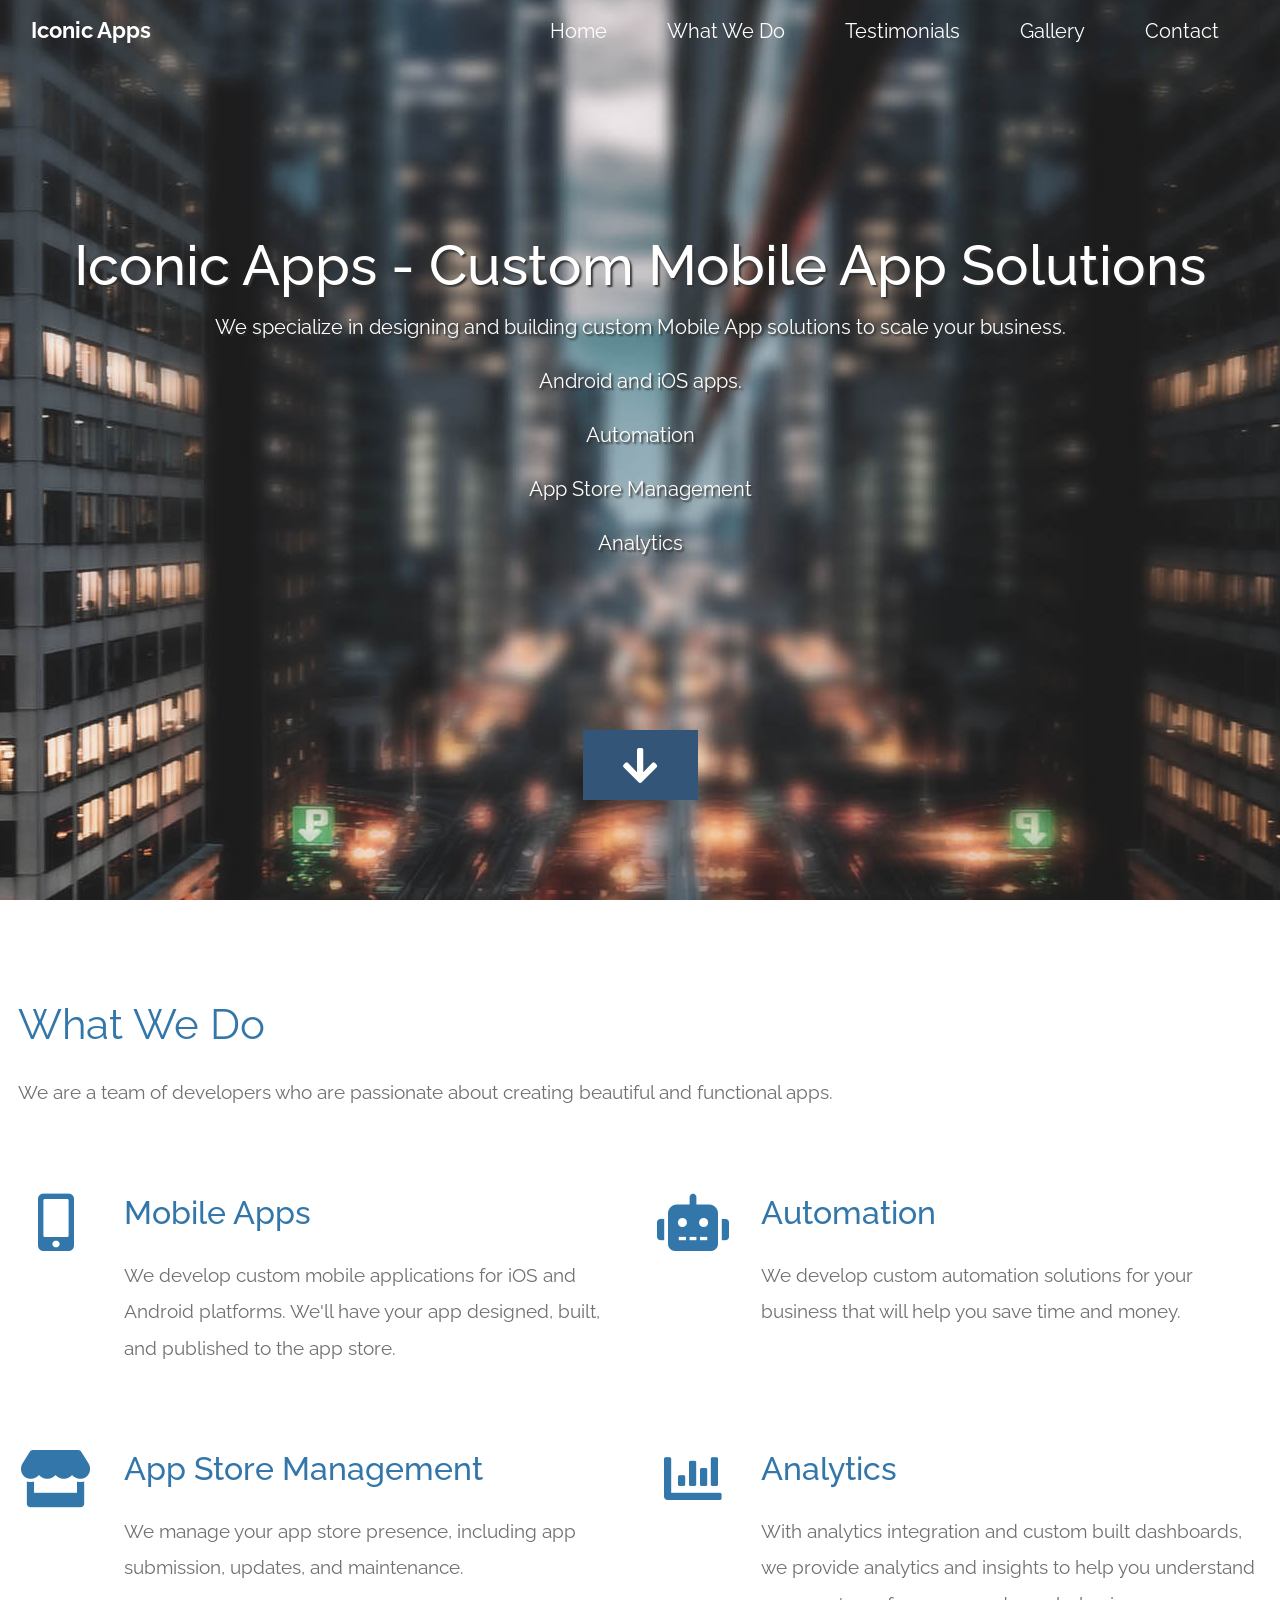
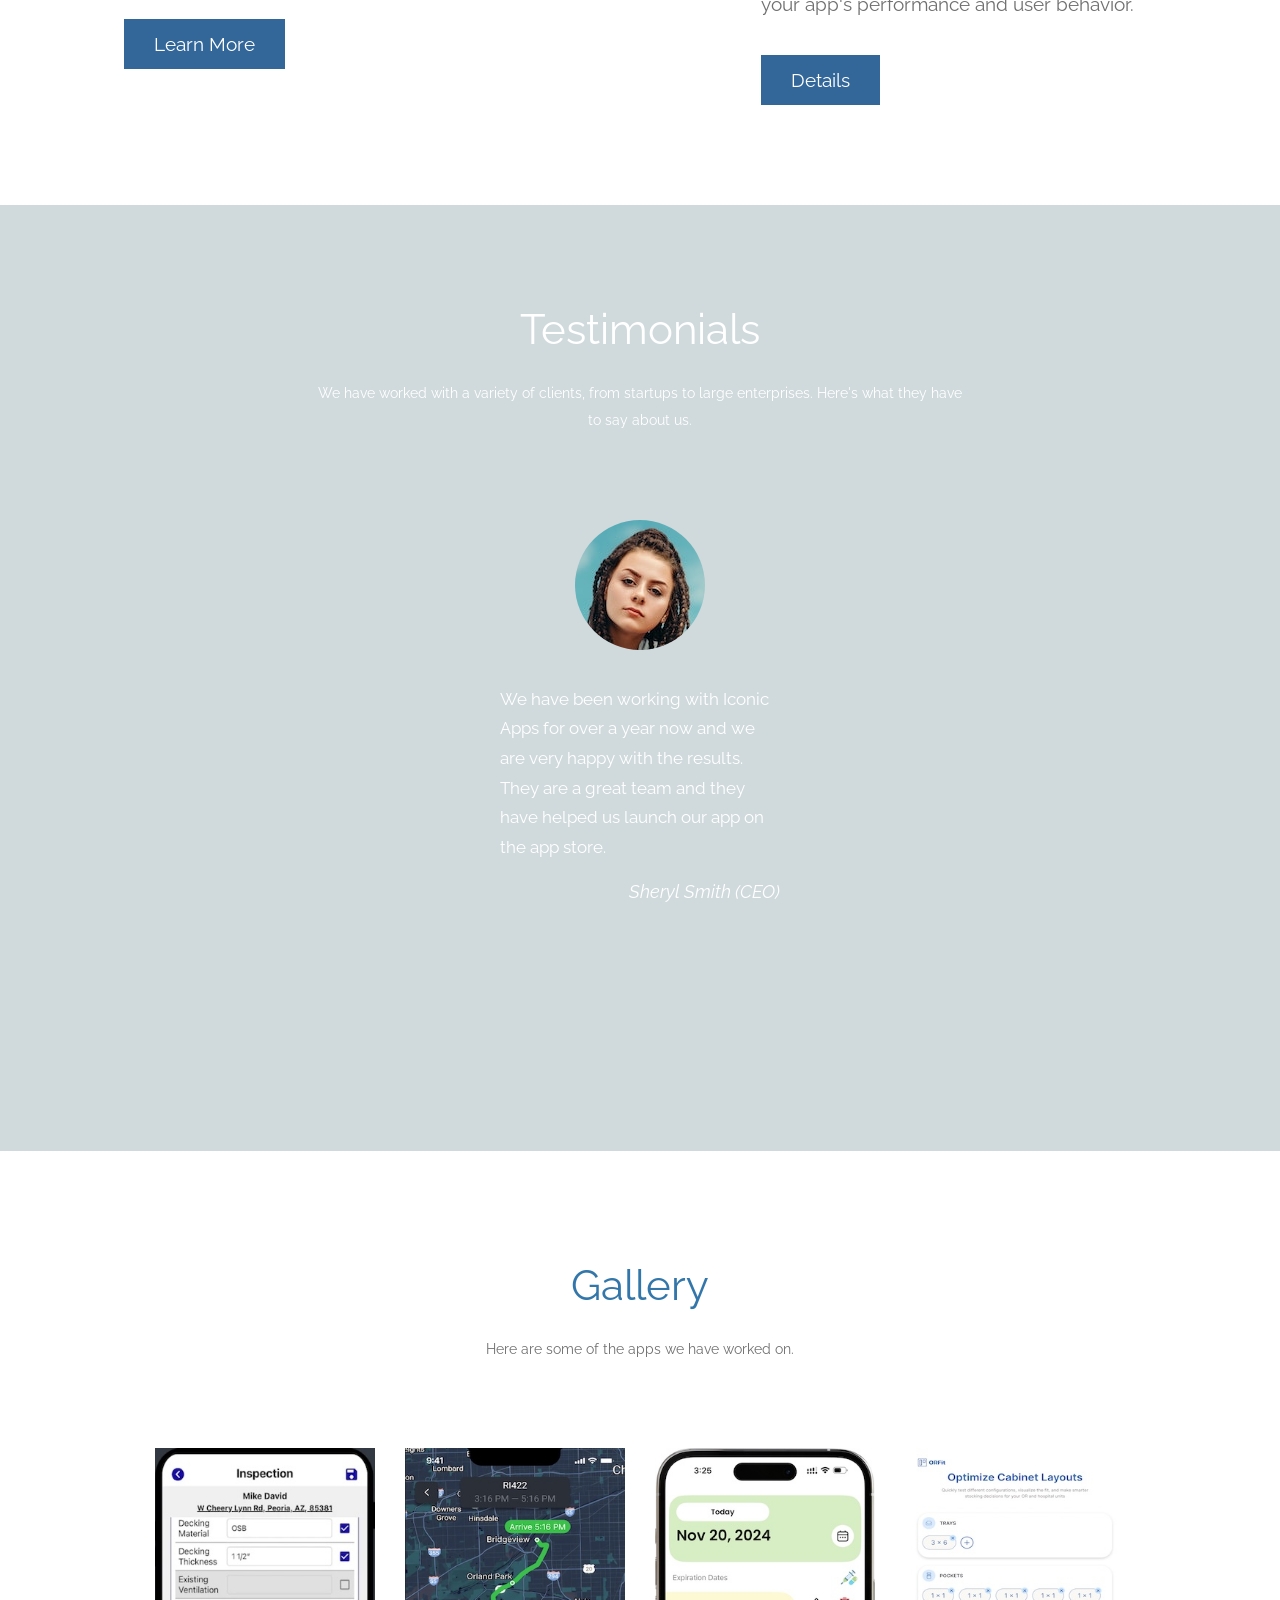
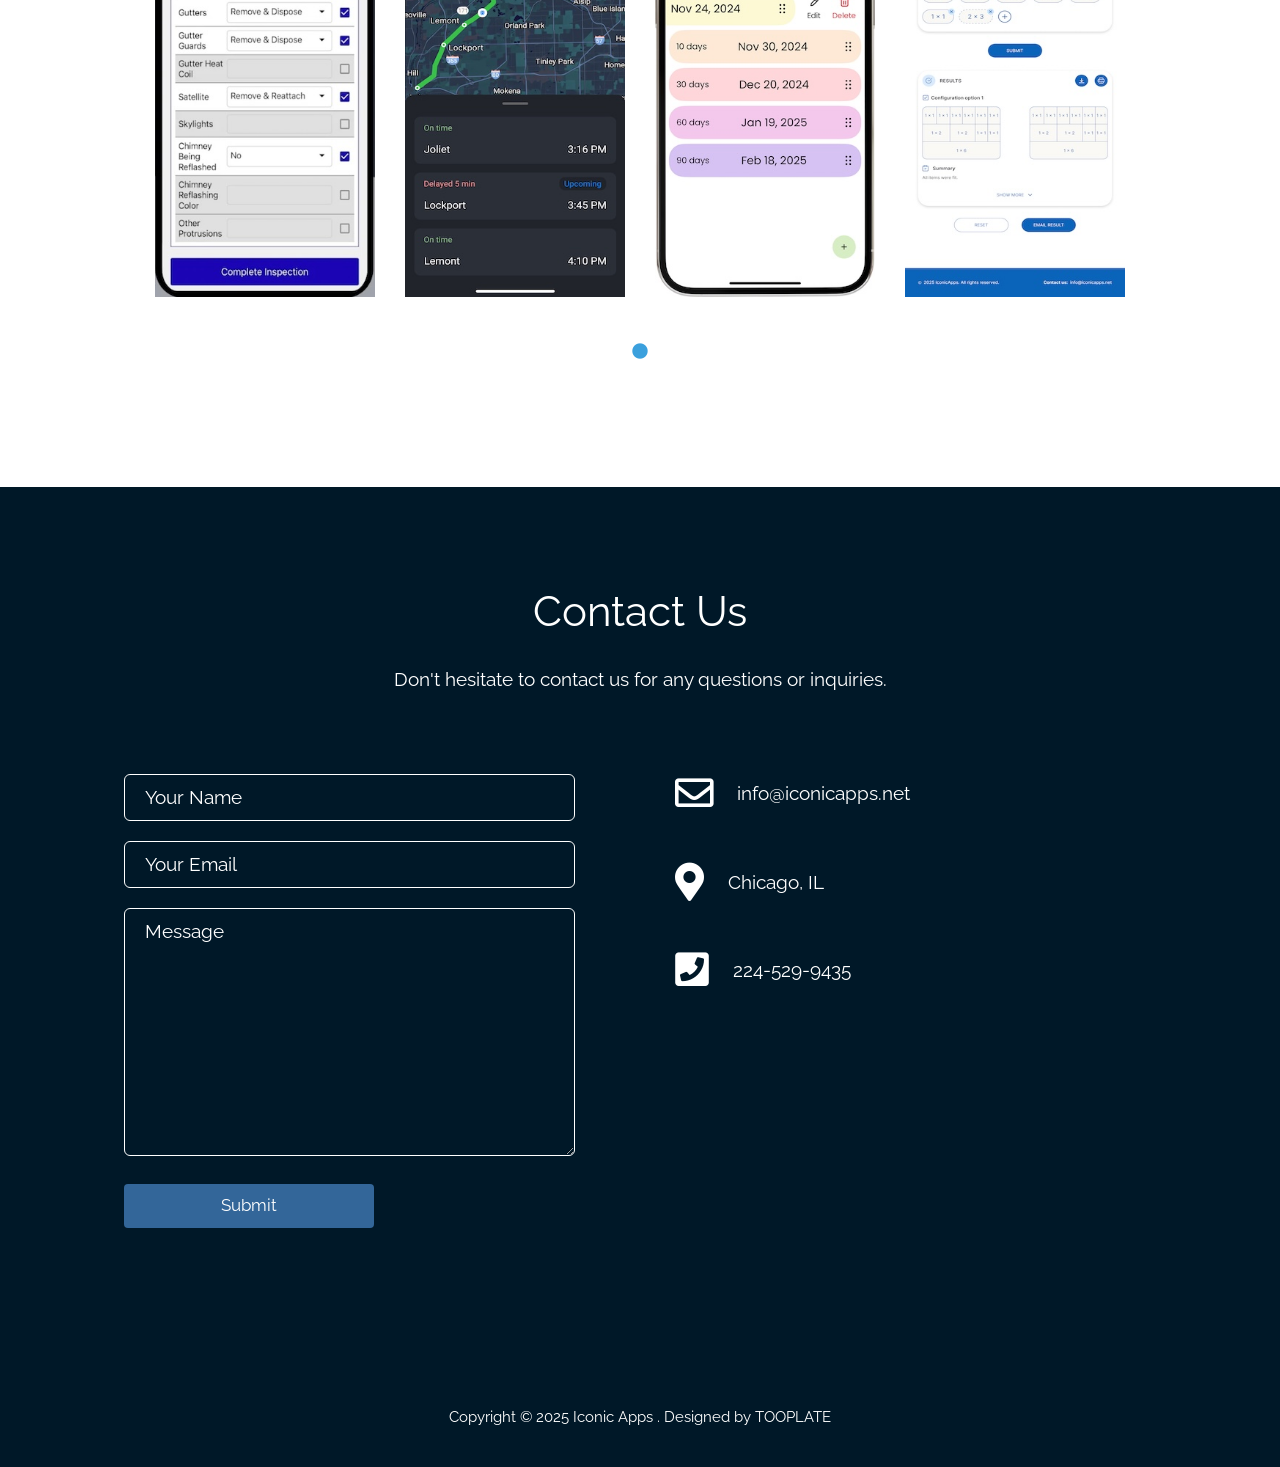
==== commit 240ea97a: "Updated content" ====
--- a/index.html
+++ b/index.html
@@ -1,465 +1,485 @@
 <!DOCTYPE html>
 <html lang="en">
-  <head>
-    <meta charset="UTF-8" />
-    <meta name="viewport" content="width=device-width, initial-scale=1.0" />
-    <meta http-equiv="X-UA-Compatible" content="ie=edge" />
-    <title>Iconic Apps</title>
-    <link rel="stylesheet" href="fontawesome-5.5/css/all.min.css" />
-    <link rel="stylesheet" href="slick/slick.css">
-    <link rel="stylesheet" href="slick/slick-theme.css">
-    <link rel="stylesheet" href="magnific-popup/magnific-popup.css">
-    <link rel="stylesheet" href="css/bootstrap.min.css" />
-    <link rel="stylesheet" href="css/tooplate-infinite-loop.css" />
-<!--
+
+<head>
+  <meta charset="UTF-8" />
+  <meta name="viewport" content="width=device-width, initial-scale=1.0" />
+  <meta http-equiv="X-UA-Compatible" content="ie=edge" />
+  <title>Iconic Apps</title>
+  <link rel="icon" type="image/x-icon" href="/img/favicon.ico">
+  <link rel="stylesheet" href="fontawesome-5.5/css/all.min.css" />
+  <link rel="stylesheet" href="slick/slick.css">
+  <link rel="stylesheet" href="slick/slick-theme.css">
+  <link rel="stylesheet" href="magnific-popup/magnific-popup.css">
+  <link rel="stylesheet" href="css/bootstrap.min.css" />
+  <link rel="stylesheet" href="css/tooplate-infinite-loop.css" />
+  <!--
 Tooplate 2117 Infinite Loop
 https://www.tooplate.com/view/2117-infinite-loop
 -->
 
-  </head>
-  <body>    
-    <!-- Hero section -->
-    <section id="infinite" class="text-white tm-font-big tm-parallax">
-      <!-- Navigation -->
-      <nav class="navbar navbar-expand-md tm-navbar" id="tmNav">              
-        <div class="container">   
-          <div class="tm-next">
-              <a href="#infinite" class="navbar-brand">Iconic Apps</a>
-          </div>             
-            
-          <button class="navbar-toggler" type="button" data-toggle="collapse" data-target="#navbarSupportedContent" aria-controls="navbarSupportedContent" aria-expanded="false" aria-label="Toggle navigation">
-            <i class="fas fa-bars navbar-toggler-icon"></i>
-          </button>
-          <div class="collapse navbar-collapse" id="navbarSupportedContent">
-            <ul class="navbar-nav ml-auto">
-              <li class="nav-item">
-                  <a class="nav-link tm-nav-link" href="#infinite">Home</a>
-              </li>
-              <li class="nav-item">
-                  <a class="nav-link tm-nav-link" href="#whatwedo">What We Do</a>
-              </li>
-              <li class="nav-item">
-                <a class="nav-link tm-nav-link" href="#testimonials">Testimonials</a>
-              </li>
-              <li class="nav-item">
-                  <a class="nav-link tm-nav-link" href="#gallery">Gallery</a>
-              </li>
-              <li class="nav-item">
-                  <a class="nav-link tm-nav-link" href="#contact">Contact</a>
-              </li>                    
-            </ul>
-          </div>        
-        </div>
-      </nav>
-      
-      <div class="text-center tm-hero-text-container">
-        <div class="tm-hero-text-container-inner">
-            <h2 class="tm-hero-title">Iconic Apps</h2>
-            <p class="tm-hero-subtitle">
-              Software solutions made simple.
+</head>
+
+<body>
+  <!-- Hero section -->
+  <section id="infinite" class="text-white tm-font-big tm-parallax">
+    <!-- Navigation -->
+    <nav class="navbar navbar-expand-md tm-navbar" id="tmNav">
+      <div class="container">
+        <div class="tm-next">
+          <a href="#infinite" class="navbar-brand">Iconic Apps</a>
+        </div>
+
+        <button class="navbar-toggler" type="button" data-toggle="collapse" data-target="#navbarSupportedContent"
+          aria-controls="navbarSupportedContent" aria-expanded="false" aria-label="Toggle navigation">
+          <i class="fas fa-bars navbar-toggler-icon"></i>
+        </button>
+        <div class="collapse navbar-collapse" id="navbarSupportedContent">
+          <ul class="navbar-nav ml-auto">
+            <li class="nav-item">
+              <a class="nav-link tm-nav-link" href="#infinite">Home</a>
+            </li>
+            <li class="nav-item">
+              <a class="nav-link tm-nav-link" href="#whatwedo">What We Do</a>
+            </li>
+            <li class="nav-item">
+              <a class="nav-link tm-nav-link" href="#testimonials">Testimonials</a>
+            </li>
+            <li class="nav-item">
+              <a class="nav-link tm-nav-link" href="#gallery">Gallery</a>
+            </li>
+            <li class="nav-item">
+              <a class="nav-link tm-nav-link" href="#contact">Contact</a>
+            </li>
+          </ul>
+        </div>
+      </div>
+    </nav>
+
+    <div class="text-center tm-hero-text-container">
+      <div class="tm-hero-text-container-inner">
+        <h2 class="tm-hero-title">Iconic Apps - Custom Mobile App Solutions</h2>
+        <p class="tm-hero-subtitle">
+          We specialize in designing and building custom Mobile App solutions to scale your business.
+        </p>
+        <p class="tm-hero-subtitle">
+          Android and iOS apps.
+        </p>
+        <p class="tm-hero-subtitle">
+          Automation
+        </p>
+        <p class="tm-hero-subtitle">
+          App Store Management
+        </p>
+        <p class="tm-hero-subtitle">
+          Analytics
+        </p>
+      </div>
+    </div>
+
+    <div class="tm-next tm-intro-next">
+      <a href="#whatwedo" class="text-center tm-down-arrow-link">
+        <i class="fas fa-2x fa-arrow-down tm-down-arrow"></i>
+      </a>
+    </div>
+  </section>
+
+  <section id="whatwedo" class="tm-section-pad-top">
+
+    <div class="container">
+
+      <div class="row tm-content-box"><!-- first row -->
+        <div class="col-lg-12 col-xl-12">
+          <div class="tm-intro-text-container">
+            <h2 class="tm-text-primary mb-4 tm-section-title">What We Do</h2>
+            <p class="mb-4 tm-intro-text">
+              We are a team of developers who are passionate about creating beautiful and functional apps.
             </p>
-        </div>        
+          </div>
+        </div>
+
+      </div><!-- first row -->
+
+      <div class="row tm-content-box"><!-- second row -->
+        <div class="col-lg-1">
+          <i class="fas fa-3x fa-mobile-alt text-center tm-icon"></i>
+        </div>
+        <div class="col-lg-5">
+          <div class="tm-intro-text-container">
+            <h2 class="tm-text-primary mb-4">Mobile Apps</h2>
+            <p class="mb-4 tm-intro-text">
+              We develop custom mobile applications for iOS and Android platforms. We'll have your app designed, built,
+              and published to the app store.
+            </p>
+          </div>
+        </div>
+
+        <div class="col-lg-1">
+          <i class="fas fa-3x fa-robot text-center tm-icon"></i>
+        </div>
+        <div class="col-lg-5">
+          <div class="tm-intro-text-container">
+            <h2 class="tm-text-primary mb-4">Automation</h2>
+            <p class="mb-4 tm-intro-text">
+              We develop custom automation solutions for your business that will help you save time and money.
+            </p>
+          </div>
+        </div>
+
+      </div><!-- second row -->
+
+      <div class="row tm-content-box"><!-- third row -->
+        <div class="col-lg-1">
+          <i class="fas fa-3x fa-store text-center tm-icon"></i>
+        </div>
+        <div class="col-lg-5">
+          <div class="tm-intro-text-container">
+            <h2 class="tm-text-primary mb-4">App Store Management</h2>
+            <p class="mb-4 tm-intro-text">
+              We manage your app store presence, including app submission, updates, and maintenance.
+            </p>
+
+            <div class="tm-continue">
+              <a href="#testimonials" class="tm-intro-text tm-btn-primary">Learn More</a>
+            </div>
+          </div>
+        </div>
+
+        <div class="col-lg-1">
+          <i class="fas fa-3x fa-chart-bar text-center tm-icon"></i>
+        </div>
+        <div class="col-lg-5">
+          <div class="tm-intro-text-container">
+            <h2 class="tm-text-primary mb-4">Analytics</h2>
+            <p class="mb-4 tm-intro-text">
+              With analytics integration and custom built dashboards, we provide analytics and insights to help you
+              understand your app's performance and user behavior.
+            </p>
+
+            <div class="tm-continue">
+              <a href="#testimonials" class="tm-intro-text tm-btn-primary">Details</a>
+            </div>
+          </div>
+        </div>
+
+      </div><!-- third row -->
+
+    </div>
+
+  </section>
+
+  <section id="testimonials" class="tm-section-pad-top tm-parallax-2">
+    <div class="container tm-testimonials-content">
+      <div class="row">
+        <div class="col-lg-12 tm-content-box">
+          <h2 class="text-white text-center mb-4 tm-section-title">Testimonials</h2>
+          <p class="mx-auto tm-section-desc text-center">
+            We have worked with a variety of clients, from startups to large enterprises. Here's what they have to say
+            about us.
+          </p>
+          <div class="mx-auto tm-gallery-container tm-gallery-container-2">
+            <div class="tm-testimonials-carousel">
+              <figure class="tm-testimonial-item">
+                <img src="img/testimonial-img-01.jpg" alt="Image" class="img-fluid mx-auto">
+                <blockquote>We have been working with Iconic Apps for over a year now and we are very happy with the
+                  results. They are a great team and they have helped us launch our app on the app store.</blockquote>
+                <figcaption>Sheryl Smith (CEO)</figcaption>
+              </figure>
+            </div>
+          </div>
+        </div>
       </div>
-
-      <div class="tm-next tm-intro-next">
-        <a href="#whatwedo" class="text-center tm-down-arrow-link">
-          <i class="fas fa-2x fa-arrow-down tm-down-arrow"></i>
-        </a>
-      </div>      
-    </section>
-
-    <section id="whatwedo" class="tm-section-pad-top">
-      
-      <div class="container">
-
-            <div class="row tm-content-box"><!-- first row -->
-                <div class="col-lg-12 col-xl-12">
-                    <div class="tm-intro-text-container">
-                        <h2 class="tm-text-primary mb-4 tm-section-title">What We Do</h2>
-                        <p class="mb-4 tm-intro-text">
-                          We are a team of developers who are passionate about creating beautiful and functional apps.
-                        </p>
-                    </div>
-                </div>
-
-            </div><!-- first row -->
-            
-            <div class="row tm-content-box"><!-- second row -->
-        		<div class="col-lg-1">
-                    <i class="far fa-3x fa-mobile-alt text-center tm-icon"></i>
-                </div>
-                <div class="col-lg-5">
-                    <div class="tm-intro-text-container">
-                        <h2 class="tm-text-primary mb-4">Mobile Apps</h2>
-                        <p class="mb-4 tm-intro-text">
-                          We develop custom mobile applications for iOS and Android platforms. We'll have your app designed, built, and published to the app store.
-                        </p>
-                    </div>
-                </div>
-                
-                <div class="col-lg-1">
-                    <i class="far fa-3x fa-robot text-center tm-icon"></i>
-                </div>
-                <div class="col-lg-5">
-                    <div class="tm-intro-text-container">
-                        <h2 class="tm-text-primary mb-4">Automation</h2>
-                        <p class="mb-4 tm-intro-text">
-                          We develop custom automation solutions for your business that will help you save time and money.
-                        </p>
-                    </div>
-                </div>
-
-            </div><!-- second row -->
-            
-            <div class="row tm-content-box"><!-- third row -->
-        		<div class="col-lg-1">
-                    <i class="fas fa-3x fa-mobile-alt text-center tm-icon"></i>
-                </div>
-                <div class="col-lg-5">
-                    <div class="tm-intro-text-container">
-                        <h2 class="tm-text-primary mb-4">App Store Management</h2>
-                        <p class="mb-4 tm-intro-text">
-                          We manage your app store presence, including app submission, updates, and maintenance.
-                        </p>
-                          
-                          <div class="tm-continue">
-                            <a href="#testimonials" class="tm-intro-text tm-btn-primary">Learn More</a>
-                        </div>
-                    </div>
-                </div>
-                
-                <div class="col-lg-1">
-                    <i class="fas fa-3x fa-chart-bar text-center tm-icon"></i>
-                </div>
-                <div class="col-lg-5">
-                    <div class="tm-intro-text-container">
-                      <h2 class="tm-text-primary mb-4">Analytics</h2>
-                        <p class="mb-4 tm-intro-text">
-                          With analytics integration and custom built dashboards, we provide analytics and insights to help you understand your app's performance and user behavior.
-                        </p>
-                          
-                          <div class="tm-continue">
-                            <a href="#testimonials" class="tm-intro-text tm-btn-primary">Details</a>
-                        </div>
-                    </div>
-                </div>
-
-            </div><!-- third row -->
-
-        </div>
-      
-    </section>
-    
-    <section id="testimonials" class="tm-section-pad-top tm-parallax-2">      
-      <div class="container tm-testimonials-content">
-        <div class="row">
-          <div class="col-lg-12 tm-content-box">
-            <h2 class="text-white text-center mb-4 tm-section-title">Testimonials</h2>
-            <p class="mx-auto tm-section-desc text-center">
-                We have worked with a variety of clients, from startups to large enterprises. Here's what they have to say about us.
-              </p>
-            <div class="mx-auto tm-gallery-container tm-gallery-container-2">
-              <div class="tm-testimonials-carousel">
-                <figure class="tm-testimonial-item">
-                  <img src="img/testimonial-img-01.jpg" alt="Image" class="img-fluid mx-auto">
-                  <blockquote>We have been working with Iconic Apps for over a year now and we are very happy with the results. They are a great team and they have helped us launch our app on the app store.</blockquote>
-                  <figcaption>John Doe (CEO)</figcaption>
+    </div>
+    <div class="tm-bg-overlay"></div>
+  </section>
+
+  <section id="gallery" class="tm-section-pad-top">
+    <div class="container tm-container-gallery">
+      <div class="row">
+        <div class="text-center col-12">
+          <h2 class="tm-text-primary tm-section-title mb-4">Gallery</h2>
+          <p class="mx-auto tm-section-desc">
+            Here are some of the apps we have worked on.
+          </p>
+        </div>
+      </div>
+      <div class="row">
+        <div class="col-12">
+          <div class="mx-auto tm-gallery-container">
+            <div class="grid tm-gallery">
+              <a href="https://play.google.com/store/apps/details?id=com.raes.RAESMobile&pcampaignid=web_share">
+                <figure class="effect-honey tm-gallery-item">
+                  <img src="img/raes-mobile.jpg" alt="Image 1" class="img-fluid">
+                  <figcaption>
+                    <h2><i>RAES Mobile <span>Roofing inspection app</span></i></h2>
+                  </figcaption>
                 </figure>
-              </div>
+              </a>
+              <a href="https://apps.apple.com/us/app/trackit-metra-chicago/id6746685863?platform=iphone">
+                <figure class="effect-honey tm-gallery-item">
+                  <img src="img/trackit-metra.jpg" alt="Image 2" class="img-fluid">
+                  <figcaption>
+                    <h2><i>TrackIt Metra <span>Track the Chicago Metra trains</span></i></h2>
+                  </figcaption>
+                </figure>
+              </a>
+              <a href="https://apps.apple.com/us/app/rxdatecalc/id6738332338?platform=iphone">
+                <figure class="effect-honey tm-gallery-item">
+                  <img src="img/rx-date-calc.jpg" alt="Image 3" class="img-fluid">
+                  <figcaption>
+                    <h2><i><span>RxDateCalc</span>Rx Date Calculator</i></h2>
+                  </figcaption>
+                </figure>
+              </a>
+              <a href="https://packerfitapp.web.app/">
+                <figure class="effect-honey tm-gallery-item">
+                  <img src="img/packer-fit.jpg" alt="Image 4" class="img-fluid">
+                  <figcaption>
+                    <h2><i>PackerFit <span>Optimize tray fitting</span></i></h2>
+                  </figcaption>
+                </figure>
+              </a>
             </div>
           </div>
         </div>
       </div>
-      <div class="tm-bg-overlay"></div>
-    </section>
-    
-    <section id="gallery" class="tm-section-pad-top">
-      <div class="container tm-container-gallery">
-        <div class="row">
-          <div class="text-center col-12">
-              <h2 class="tm-text-primary tm-section-title mb-4">Gallery</h2>
-              <p class="mx-auto tm-section-desc">
-                Here are some of the apps we have worked on.
-              </p>
-          </div>            
-        </div>
-        <div class="row">
-            <div class="col-12">
-                <div class="mx-auto tm-gallery-container">
-                    <div class="grid tm-gallery">
-                      <a href="https://play.google.com/store/apps/details?id=com.raes.RAESMobile&pcampaignid=web_share">
-                        <figure class="effect-honey tm-gallery-item">
-                          <img src="img/raes-mobile.jpg" alt="Image 1" class="img-fluid">
-                          <figcaption>
-                            <h2><i>RAES Mobile <span>Roofing inspection app</span></i></h2>
-                          </figcaption>
-                        </figure>
-                      </a>
-                      <a href="https://apps.apple.com/us/app/trackit-metra-chicago/id6746685863?platform=iphone">
-                        <figure class="effect-honey tm-gallery-item">
-                          <img src="img/trackit-metra.jpg" alt="Image 2" class="img-fluid">
-                          <figcaption>
-                            <h2><i>TrackIt Metra <span>Track the Chicago Metra trains</span></i></h2>
-                          </figcaption>
-                        </figure>
-                      </a>
-                      <a href="https://apps.apple.com/us/app/rxdatecalc/id6738332338?platform=iphone">
-                        <figure class="effect-honey tm-gallery-item">
-                          <img src="img/rx-date-calc.jpg" alt="Image 3" class="img-fluid">
-                          <figcaption>
-                            <h2><i><span>RxDateCalc</span>Free Rx Date Calculator</i></h2>
-                          </figcaption>
-                        </figure>
-                      </a>
-                      <a href="https://packerfitapp.web.app/">
-                        <figure class="effect-honey tm-gallery-item">
-                          <img src="img/packer-fit.jpg" alt="Image 4" class="img-fluid">
-                          <figcaption>
-                            <h2><i>PackerFit <span>Optimize tray fitting</span></i></h2>
-                          </figcaption>
-                        </figure>
-                      </a>
-                    </div>
-                </div>                
-            </div>        
-          </div>
-      </div>
-    </section>
-
-    <!-- Contact -->
-    <section id="contact" class="tm-section-pad-top tm-parallax-2">
-    
-      <div class="container tm-container-contact">
-        
-        <div class="row">
-            
-            <div class="text-center col-12">
-                <h2 class="tm-section-title mb-4">Contact Us</h2>
-                <p class="mb-5">
-                  Don't hesitate to contact us for any questions or inquiries.
-                </p><br>
-            </div>
-            
-            <div class="col-sm-12 col-md-6">
-              <form action="" method="get">
-                <input id="name" name="name" type="text" placeholder="Your Name" class="tm-input" required />
-                <input id="email" name="email" type="email" placeholder="Your Email" class="tm-input" required />
-                <textarea id="message" name="message" rows="8" placeholder="Message" class="tm-input" required></textarea>
-                <button type="submit" class="btn tm-btn-submit" onclick="submitForm()">Submit</button>
-              </form>
-            </div>
-            
-            <div class="col-sm-12 col-md-6">
-                
-                <div class="contact-item">
-                  <a rel="nofollow" href="mailto:info@iconicapps.net" class="item-link">
-                      <i class="far fa-2x fa-envelope mr-4"></i>
-                      <span class="mb-0">info@iconicapps.net</span>
-                  </a>              
-                </div>
-                
-                <div class="contact-item">
-                  <a rel="nofollow" href="https://www.google.com/maps" class="item-link">
-                      <i class="fas fa-2x fa-map-marker-alt mr-4"></i>
-                      <span class="mb-0">Chicago, IL</span>
-                  </a>              
-                </div>
-                
-                <div class="contact-item">
-                  <a rel="nofollow" href="tel:2245299435" class="item-link">
-                      <i class="fas fa-2x fa-phone-square mr-4"></i>
-                      <span class="mb-0">224-529-9435</span>
-                  </a>              
-                </div>
-                
-                <div class="contact-item">&nbsp;</div>
-            
-            </div>
-            
-            
-        </div><!-- row ending -->
-        
-      </div>
-
-      	<footer class="text-center small tm-footer">
-          <p class="mb-0">
-          Copyright &copy; 2025 Iconic Apps 
-          
-          . <a rel="nofollow" href="https://www.tooplate.com" title="HTML templates">Designed by TOOPLATE</a></p>
-        </footer>
-
-    </section>
-    
-    <script src="js/jquery-1.9.1.min.js"></script>     
-    <script src="slick/slick.min.js"></script>
-    <script src="magnific-popup/jquery.magnific-popup.min.js"></script>
-    <script src="js/easing.min.js"></script>
-    <script src="js/jquery.singlePageNav.min.js"></script>     
-    <script src="js/bootstrap.min.js"></script> 
-    <script>
-
-      // submit for function to send email to info@iconicapps.net
-      function submitForm() {
-        var name = document.getElementById("name").value;
-        var email = document.getElementById("email").value;
-        var message = document.getElementById("message").value;
-        var subject = "New Inquiry from " + name;
-        var body = "Name: " + name + "\nEmail: " + email + "\nMessage: " + message;
-        var mailto = "mailto:info@iconicapps.net?subject=" + subject + "&body=" + body;
-        window.location.href = mailto;
+    </div>
+  </section>
+
+  <!-- Contact -->
+  <section id="contact" class="tm-section-pad-top tm-parallax-2">
+
+    <div class="container tm-container-contact">
+
+      <div class="row">
+
+        <div class="text-center col-12">
+          <h2 class="tm-section-title mb-4">Contact Us</h2>
+          <p class="mb-5">
+            Don't hesitate to contact us for any questions or inquiries.
+          </p><br>
+        </div>
+
+        <div class="col-sm-12 col-md-6">
+          <form action="" method="get">
+            <input id="name" name="name" type="text" placeholder="Your Name" class="tm-input" required />
+            <input id="email" name="email" type="email" placeholder="Your Email" class="tm-input" required />
+            <textarea id="message" name="message" rows="8" placeholder="Message" class="tm-input" required></textarea>
+            <button type="submit" class="btn tm-btn-submit" onclick="submitForm()">Submit</button>
+          </form>
+        </div>
+
+        <div class="col-sm-12 col-md-6">
+
+          <div class="contact-item">
+            <a rel="nofollow" href="mailto:info@iconicapps.net" class="item-link">
+              <i class="far fa-2x fa-envelope mr-4"></i>
+              <span class="mb-0">info@iconicapps.net</span>
+            </a>
+          </div>
+
+          <div class="contact-item">
+            <a rel="nofollow" href="https://www.google.com/maps" class="item-link">
+              <i class="fas fa-2x fa-map-marker-alt mr-4"></i>
+              <span class="mb-0">Chicago, IL</span>
+            </a>
+          </div>
+
+          <div class="contact-item">
+            <a rel="nofollow" href="tel:2245299435" class="item-link">
+              <i class="fas fa-2x fa-phone-square mr-4"></i>
+              <span class="mb-0">224-529-9435</span>
+            </a>
+          </div>
+
+          <div class="contact-item">&nbsp;</div>
+
+        </div>
+
+
+      </div><!-- row ending -->
+
+    </div>
+
+    <footer class="text-center small tm-footer">
+      <p class="mb-0">
+        Copyright &copy; 2025 Iconic Apps
+
+        . <a rel="nofollow" href="https://www.tooplate.com" title="HTML templates">Designed by TOOPLATE</a></p>
+    </footer>
+
+  </section>
+
+  <script src="js/jquery-1.9.1.min.js"></script>
+  <script src="slick/slick.min.js"></script>
+  <script src="magnific-popup/jquery.magnific-popup.min.js"></script>
+  <script src="js/easing.min.js"></script>
+  <script src="js/jquery.singlePageNav.min.js"></script>
+  <script src="js/bootstrap.min.js"></script>
+  <script>
+
+    // submit for function to send email to info@iconicapps.net
+    function submitForm() {
+      var name = document.getElementById("name").value;
+      var email = document.getElementById("email").value;
+      var message = document.getElementById("message").value;
+      var subject = "New Inquiry from " + name;
+      var body = "Name: " + name + "\nEmail: " + email + "\nMessage: " + message;
+      var mailto = "mailto:info@iconicapps.net?subject=" + subject + "&body=" + body;
+      window.location.href = mailto;
+    }
+
+    function getOffSet() {
+      var _offset = 450;
+      var windowHeight = window.innerHeight;
+
+      if (windowHeight > 500) {
+        _offset = 400;
       }
-
-      function getOffSet(){
-        var _offset = 450;
-        var windowHeight = window.innerHeight;
-
-        if(windowHeight > 500) {
-          _offset = 400;
-        } 
-        if(windowHeight > 680) {
-          _offset = 300
+      if (windowHeight > 680) {
+        _offset = 300
+      }
+      if (windowHeight > 830) {
+        _offset = 210;
+      }
+
+      return _offset;
+    }
+
+    function setParallaxPosition($doc, multiplier, $object) {
+      var offset = getOffSet();
+      var from_top = $doc.scrollTop(),
+        bg_css = 'center ' + (multiplier * from_top - offset) + 'px';
+      $object.css({ "background-position": bg_css });
+    }
+
+    // Parallax function
+    // Adapted based on https://codepen.io/roborich/pen/wpAsm        
+    var background_image_parallax = function ($object, multiplier, forceSet) {
+      multiplier = typeof multiplier !== 'undefined' ? multiplier : 0.5;
+      multiplier = 1 - multiplier;
+      var $doc = $(document);
+      // $object.css({"background-attatchment" : "fixed"});
+
+      if (forceSet) {
+        setParallaxPosition($doc, multiplier, $object);
+      } else {
+        $(window).scroll(function () {
+          setParallaxPosition($doc, multiplier, $object);
+        });
+      }
+    };
+
+    var background_image_parallax_2 = function ($object, multiplier) {
+      multiplier = typeof multiplier !== 'undefined' ? multiplier : 0.5;
+      multiplier = 1 - multiplier;
+      var $doc = $(document);
+      $object.css({ "background-attachment": "fixed" });
+
+      $(window).scroll(function () {
+        if ($(window).width() > 768) {
+          var firstTop = $object.offset().top,
+            pos = $(window).scrollTop(),
+            yPos = Math.round((multiplier * (firstTop - pos)) - 186);
+
+          var bg_css = 'center ' + yPos + 'px';
+
+          $object.css({ "background-position": bg_css });
+        } else {
+          $object.css({ "background-position": "center" });
         }
-        if(windowHeight > 830) {
-          _offset = 210;
+      });
+    };
+
+    $(function () {
+      // Hero Section - Background Parallax
+      background_image_parallax($(".tm-parallax"), 0.30, false);
+      background_image_parallax_2($("#contact"), 0.80);
+      background_image_parallax_2($("#testimonials"), 0.80);
+
+      // Handle window resize
+      window.addEventListener('resize', function () {
+        background_image_parallax($(".tm-parallax"), 0.30, true);
+      }, true);
+
+      // Detect window scroll and update navbar
+      $(window).scroll(function (e) {
+        if ($(document).scrollTop() > 120) {
+          $('.tm-navbar').addClass("scroll");
+        } else {
+          $('.tm-navbar').removeClass("scroll");
         }
-
-        return _offset;
-      }
-
-      function setParallaxPosition($doc, multiplier, $object){
-        var offset = getOffSet();
-        var from_top = $doc.scrollTop(),
-          bg_css = 'center ' +(multiplier * from_top - offset) + 'px';
-        $object.css({"background-position" : bg_css });
-      }
-
-      // Parallax function
-      // Adapted based on https://codepen.io/roborich/pen/wpAsm        
-      var background_image_parallax = function($object, multiplier, forceSet){
-        multiplier = typeof multiplier !== 'undefined' ? multiplier : 0.5;
-        multiplier = 1 - multiplier;
-        var $doc = $(document);
-        // $object.css({"background-attatchment" : "fixed"});
-
-        if(forceSet) {
-          setParallaxPosition($doc, multiplier, $object);
-        } else {
-          $(window).scroll(function(){          
-            setParallaxPosition($doc, multiplier, $object);
+      });
+
+      // Close mobile menu after click 
+      $('#tmNav a').on('click', function () {
+        $('.navbar-collapse').removeClass('show');
+      })
+
+      // Scroll to corresponding section with animation
+      $('#tmNav').singlePageNav({
+        'easing': 'easeInOutExpo',
+        'speed': 600
+      });
+
+      // Add smooth scrolling to all links
+      // https://www.w3schools.com/howto/howto_css_smooth_scroll.asp
+      $("a").on('click', function (event) {
+        if (this.hash !== "") {
+          event.preventDefault();
+          var hash = this.hash;
+
+          $('html, body').animate({
+            scrollTop: $(hash).offset().top
+          }, 600, 'easeInOutExpo', function () {
+            window.location.hash = hash;
           });
-        }
-      };
-
-      var background_image_parallax_2 = function($object, multiplier){
-        multiplier = typeof multiplier !== 'undefined' ? multiplier : 0.5;
-        multiplier = 1 - multiplier;
-        var $doc = $(document);
-        $object.css({"background-attachment" : "fixed"});
-        
-        $(window).scroll(function(){
-          if($(window).width() > 768) {
-            var firstTop = $object.offset().top,
-                pos = $(window).scrollTop(),
-                yPos = Math.round((multiplier * (firstTop - pos)) - 186);              
-
-            var bg_css = 'center ' + yPos + 'px';
-
-            $object.css({"background-position" : bg_css });
-          } else {
-            $object.css({"background-position" : "center" });
+        } // End if
+      });
+
+      // Pop up
+      $('.tm-gallery').magnificPopup({
+        delegate: 'a',
+        type: 'image',
+        gallery: { enabled: true }
+      });
+
+      $('.tm-testimonials-carousel').slick({
+        dots: true,
+        prevArrow: false,
+        nextArrow: false,
+        infinite: false,
+        slidesToShow: 3,
+        slidesToScroll: 1,
+        responsive: [
+          {
+            breakpoint: 992,
+            settings: {
+              slidesToShow: 2
+            }
+          },
+          {
+            breakpoint: 768,
+            settings: {
+              slidesToShow: 2
+            }
+          },
+          {
+            breakpoint: 480,
+            settings: {
+              slidesToShow: 1
+            }
           }
-        });
-      };
-      
-      $(function(){
-        // Hero Section - Background Parallax
-        background_image_parallax($(".tm-parallax"), 0.30, false);
-        background_image_parallax_2($("#contact"), 0.80);   
-        background_image_parallax_2($("#testimonials"), 0.80);   
-        
-        // Handle window resize
-        window.addEventListener('resize', function(){
-          background_image_parallax($(".tm-parallax"), 0.30, true);
-        }, true);
-
-        // Detect window scroll and update navbar
-        $(window).scroll(function(e){          
-          if($(document).scrollTop() > 120) {
-            $('.tm-navbar').addClass("scroll");
-          } else {
-            $('.tm-navbar').removeClass("scroll");
-          }
-        });
-        
-        // Close mobile menu after click 
-        $('#tmNav a').on('click', function(){
-          $('.navbar-collapse').removeClass('show'); 
-        })
-
-        // Scroll to corresponding section with animation
-        $('#tmNav').singlePageNav({
-          'easing': 'easeInOutExpo',
-          'speed': 600
-        });        
-        
-        // Add smooth scrolling to all links
-        // https://www.w3schools.com/howto/howto_css_smooth_scroll.asp
-        $("a").on('click', function(event) {
-          if (this.hash !== "") {
-            event.preventDefault();
-            var hash = this.hash;
-
-            $('html, body').animate({
-              scrollTop: $(hash).offset().top
-            }, 600, 'easeInOutExpo', function(){
-              window.location.hash = hash;
-            });
-          } // End if
-        });
-
-        // Pop up
-        $('.tm-gallery').magnificPopup({
-          delegate: 'a',
-          type: 'image',
-          gallery: { enabled: true }
-        });
-
-        $('.tm-testimonials-carousel').slick({
-          dots: true,
-          prevArrow: false,
-          nextArrow: false,
-          infinite: false,
-          slidesToShow: 3,
-          slidesToScroll: 1,
-          responsive: [
-            {
-              breakpoint: 992,
-              settings: {
-                slidesToShow: 2
-              }
-            },
-            {
-              breakpoint: 768,
-              settings: {
-                slidesToShow: 2
-              }
-            }, 
-            {
-              breakpoint: 480,
-              settings: {
-                  slidesToShow: 1
-              }                 
-            }
-          ]
-        });
-
-        // Gallery
-        $('.tm-gallery').slick({
-          dots: true,
-          infinite: false,
-          slidesToShow: 5,
-          slidesToScroll: 2,
-          responsive: [
+        ]
+      });
+
+      // Gallery
+      $('.tm-gallery').slick({
+        dots: true,
+        infinite: false,
+        slidesToShow: 5,
+        slidesToScroll: 2,
+        responsive: [
           {
             breakpoint: 1199,
             settings: {
@@ -489,8 +509,9 @@
             }
           }
         ]
-        });
-      });
-    </script>
-  </body>
+      });
+    });
+  </script>
+</body>
+
 </html>
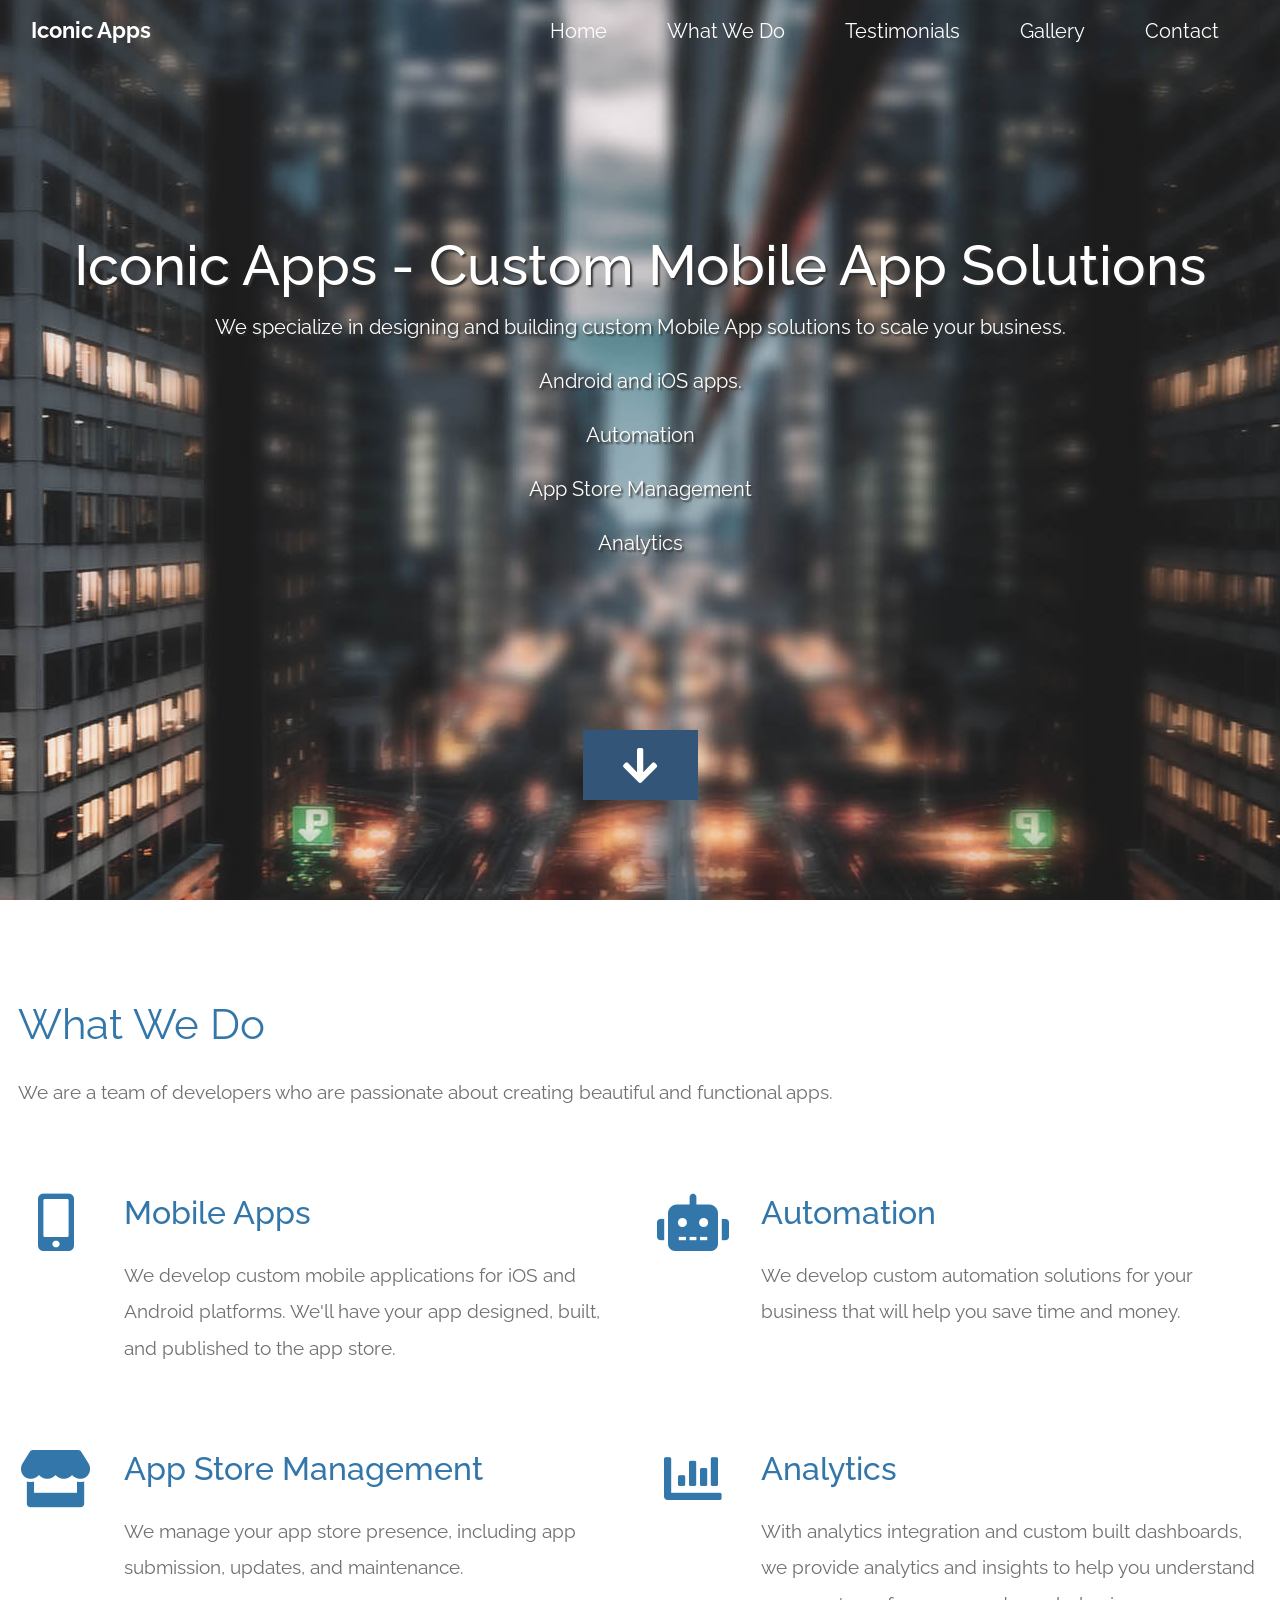
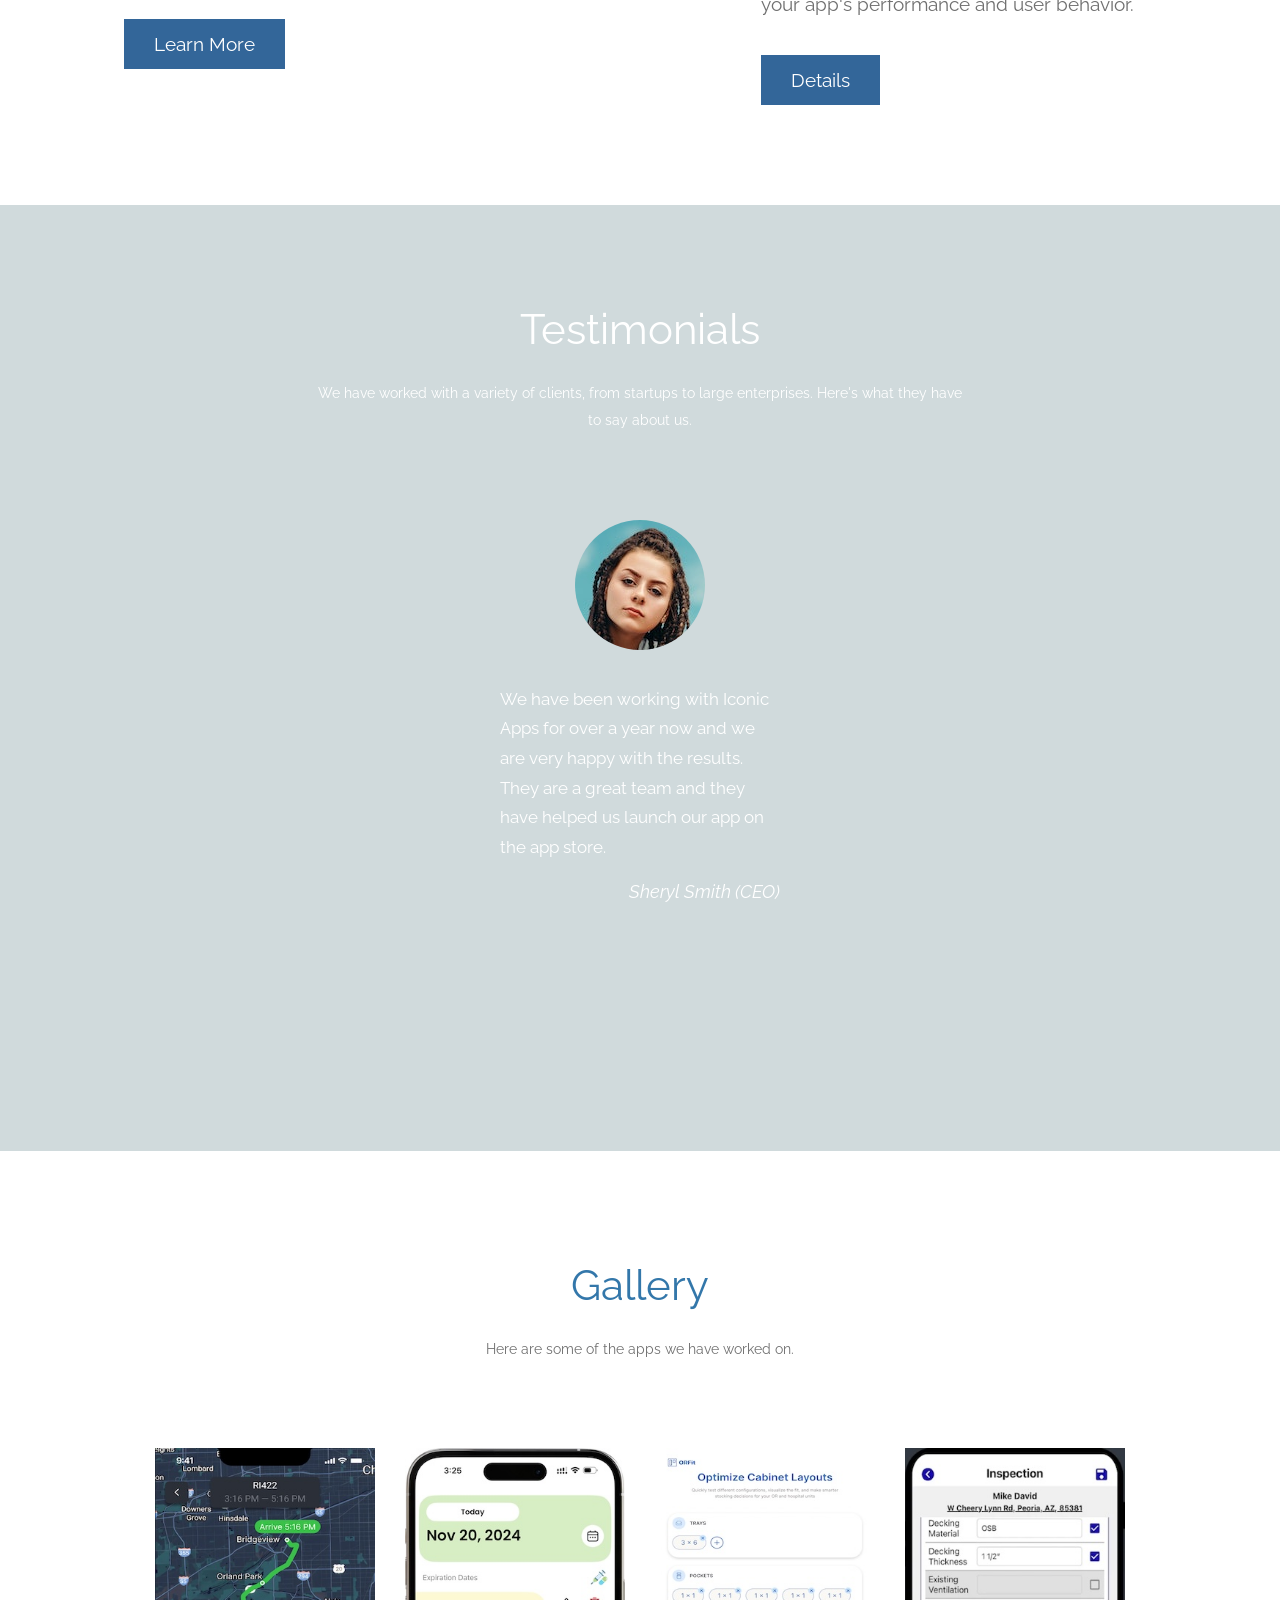
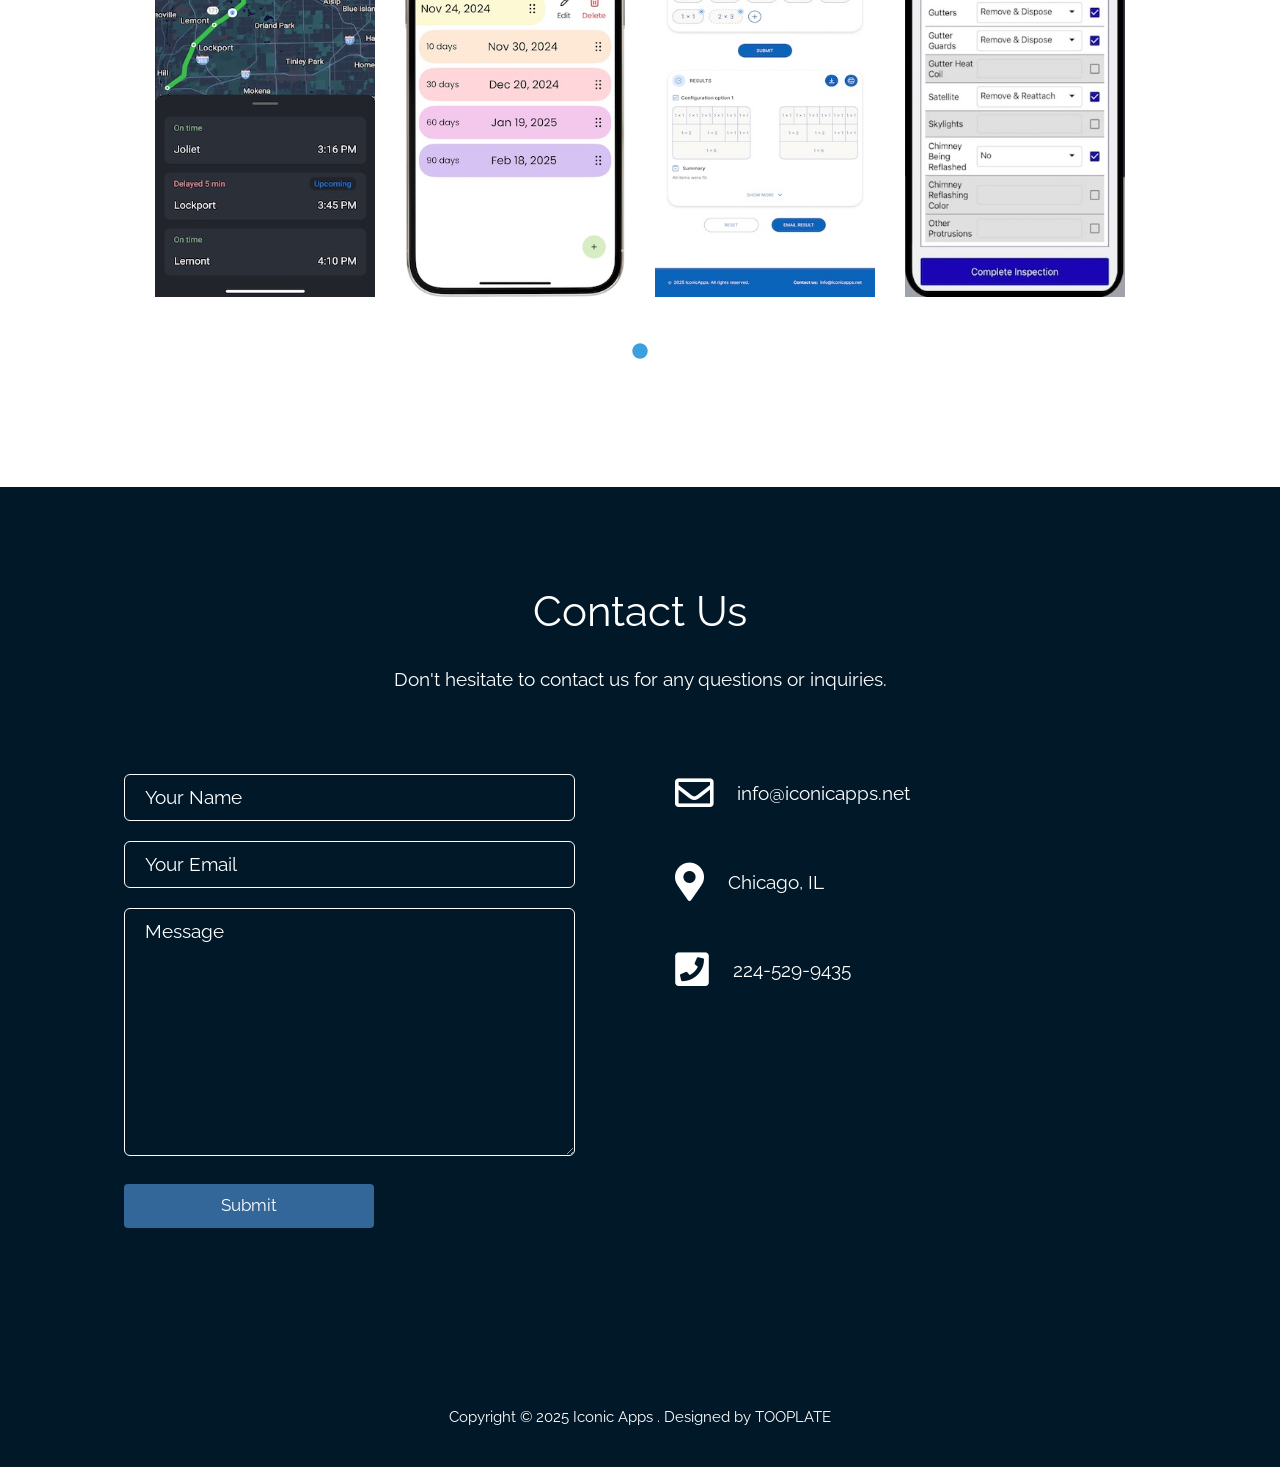
==== commit fe3be274: "Ordered projects" ====
--- a/index.html
+++ b/index.html
@@ -207,14 +207,6 @@
         <div class="col-12">
           <div class="mx-auto tm-gallery-container">
             <div class="grid tm-gallery">
-              <a href="https://play.google.com/store/apps/details?id=com.raes.RAESMobile&pcampaignid=web_share">
-                <figure class="effect-honey tm-gallery-item">
-                  <img src="img/raes-mobile.jpg" alt="Image 1" class="img-fluid">
-                  <figcaption>
-                    <h2><i>RAES Mobile <span>Roofing inspection app</span></i></h2>
-                  </figcaption>
-                </figure>
-              </a>
               <a href="https://apps.apple.com/us/app/trackit-metra-chicago/id6746685863?platform=iphone">
                 <figure class="effect-honey tm-gallery-item">
                   <img src="img/trackit-metra.jpg" alt="Image 2" class="img-fluid">
@@ -239,6 +231,14 @@
                   </figcaption>
                 </figure>
               </a>
+              <a href="https://play.google.com/store/apps/details?id=com.raes.RAESMobile&pcampaignid=web_share">
+                <figure class="effect-honey tm-gallery-item">
+                  <img src="img/raes-mobile.jpg" alt="Image 1" class="img-fluid">
+                  <figcaption>
+                    <h2><i>RAES Mobile <span>Roofing inspection app</span></i></h2>
+                  </figcaption>
+                </figure>
+              </a>
             </div>
           </div>
         </div>
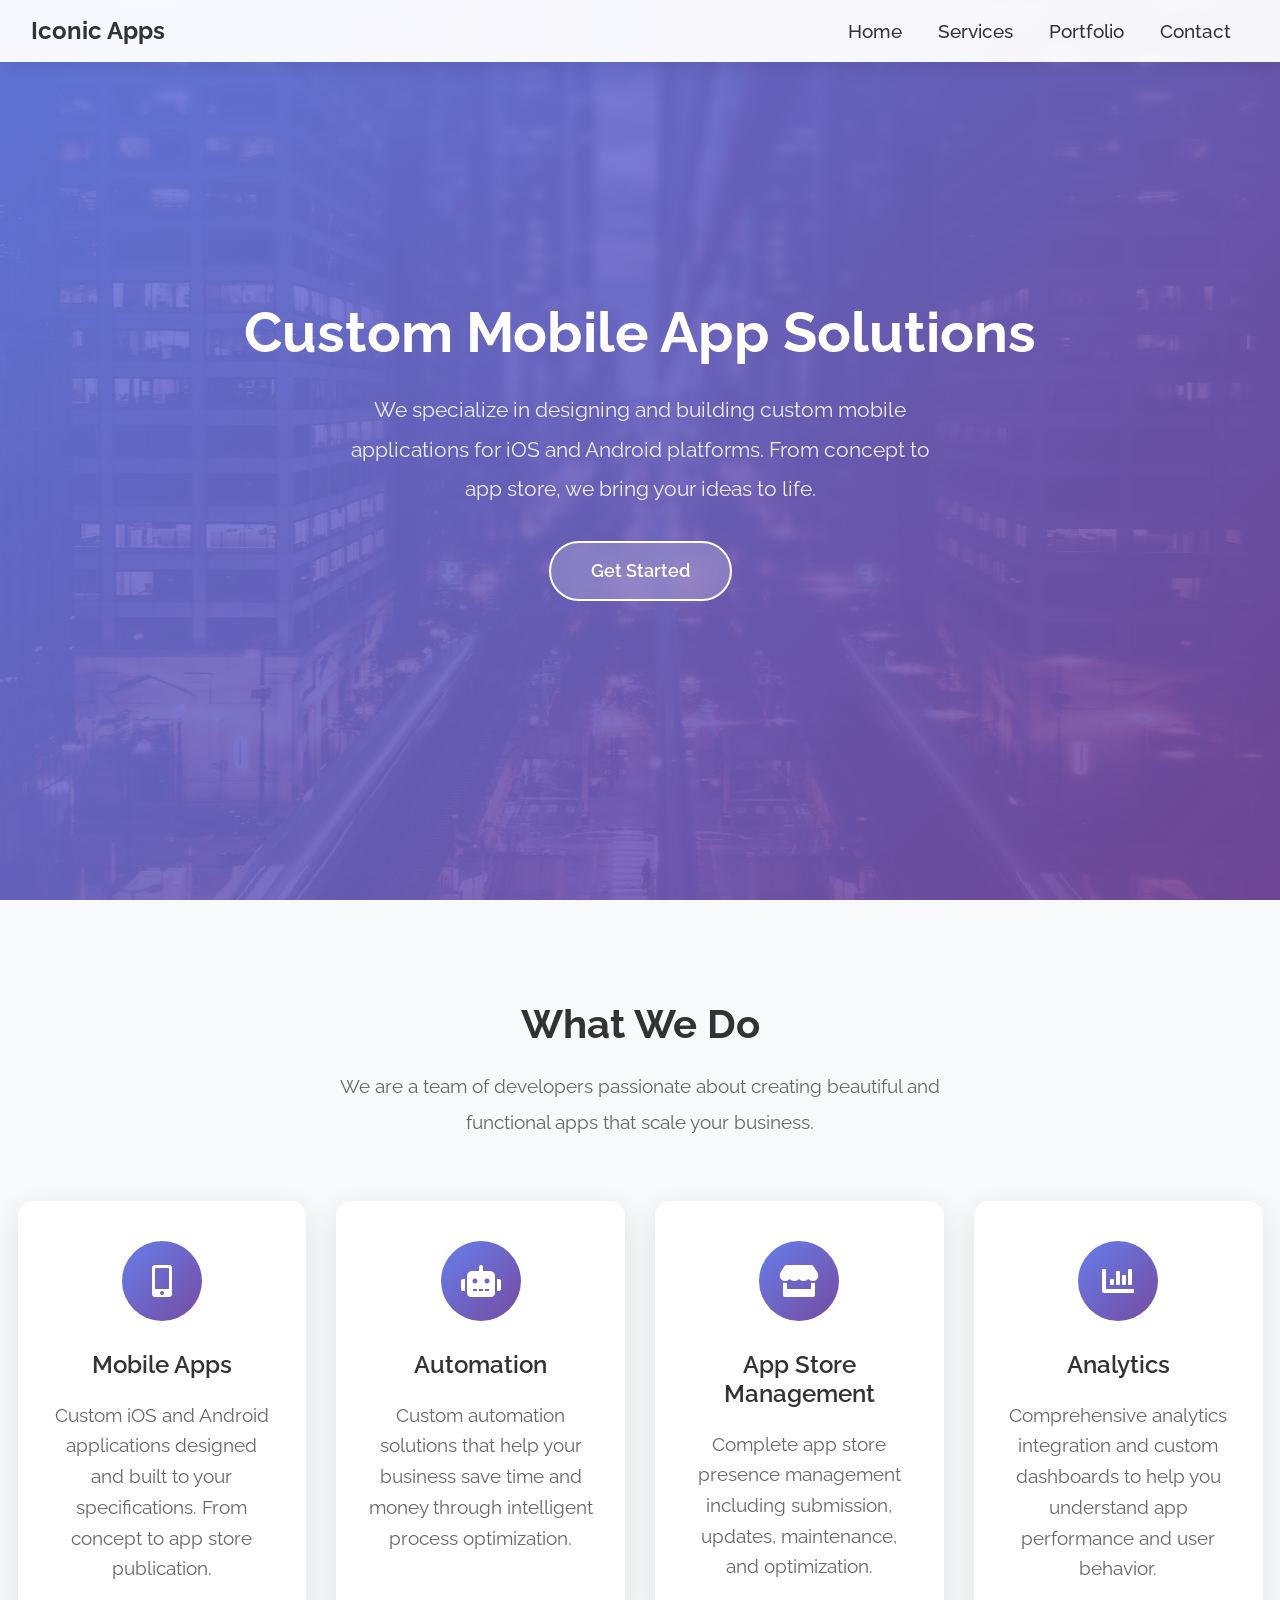
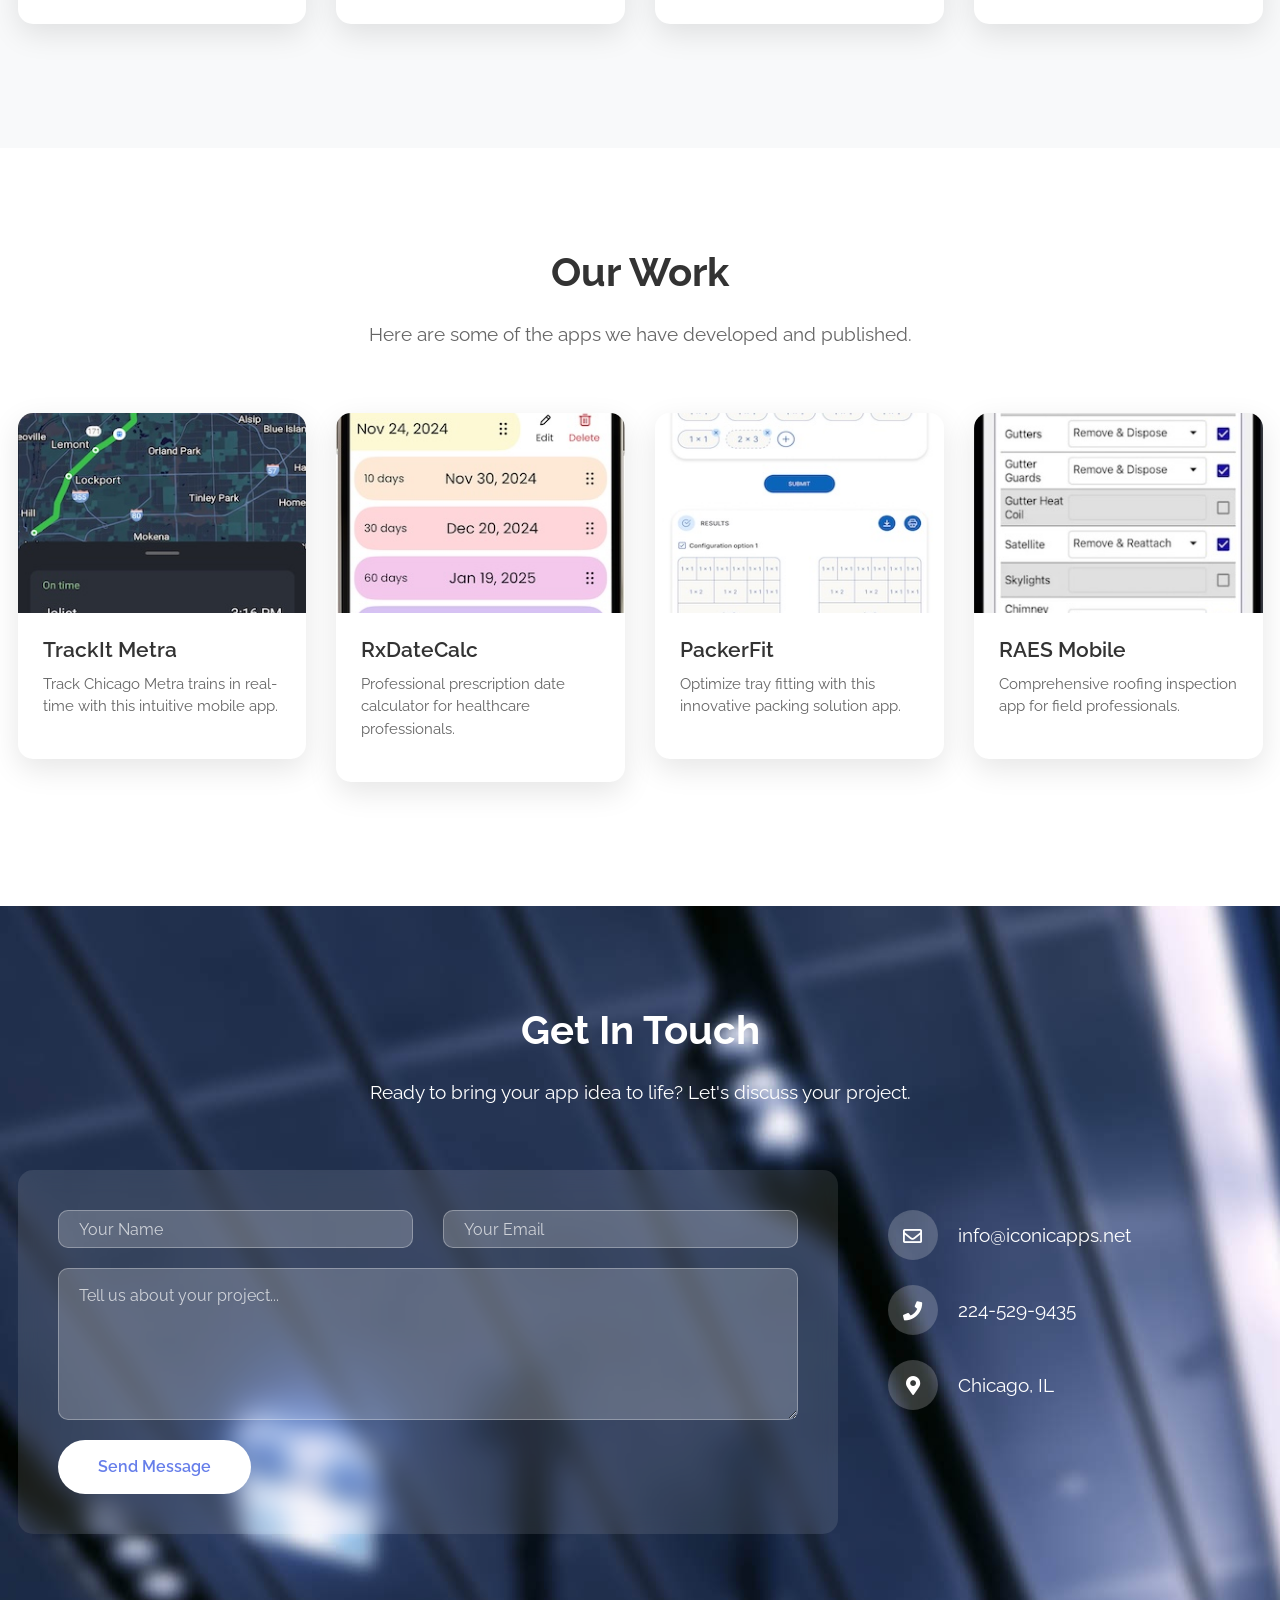
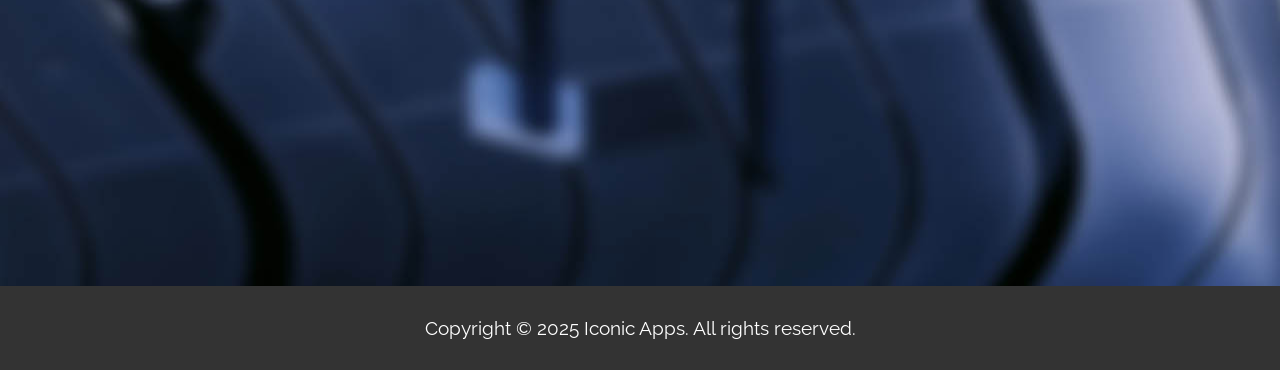
==== commit e6d1b49c: "Updated the index.html file" ====
--- a/index.html
+++ b/index.html
@@ -5,7 +5,7 @@
   <meta charset="UTF-8" />
   <meta name="viewport" content="width=device-width, initial-scale=1.0" />
   <meta http-equiv="X-UA-Compatible" content="ie=edge" />
-  <title>Iconic Apps</title>
+  <title>Iconic Apps - Custom Mobile App Solutions</title>
   <link rel="icon" type="image/x-icon" href="/img/favicon.ico">
   <link rel="stylesheet" href="fontawesome-5.5/css/all.min.css" />
   <link rel="stylesheet" href="slick/slick.css">
@@ -13,312 +13,523 @@
   <link rel="stylesheet" href="magnific-popup/magnific-popup.css">
   <link rel="stylesheet" href="css/bootstrap.min.css" />
   <link rel="stylesheet" href="css/tooplate-infinite-loop.css" />
-  <!--
-Tooplate 2117 Infinite Loop
-https://www.tooplate.com/view/2117-infinite-loop
--->
-
+  <style>
+    /* Modern Custom Styles */
+    .hero-section {
+      background: linear-gradient(135deg, #667eea 0%, #764ba2 100%);
+      min-height: 100vh;
+      display: flex;
+      align-items: center;
+      position: relative;
+      overflow: hidden;
+    }
+    
+    .hero-section::before {
+      content: '';
+      position: absolute;
+      top: 0;
+      left: 0;
+      right: 0;
+      bottom: 0;
+      background: url('img/infinite-loop-01.jpg') center/cover;
+      opacity: 0.1;
+      z-index: 1;
+    }
+    
+    .hero-content {
+      position: relative;
+      z-index: 2;
+      color: white;
+      text-align: center;
+    }
+    
+    .hero-title {
+      font-size: 3.5rem;
+      font-weight: 700;
+      margin-bottom: 1.5rem;
+      line-height: 1.2;
+    }
+    
+    .hero-subtitle {
+      font-size: 1.3rem;
+      margin-bottom: 2rem;
+      opacity: 0.9;
+      max-width: 600px;
+      margin-left: auto;
+      margin-right: auto;
+    }
+    
+    .cta-button {
+      background: rgba(255, 255, 255, 0.2);
+      border: 2px solid white;
+      color: white;
+      padding: 15px 40px;
+      font-size: 1.1rem;
+      font-weight: 600;
+      border-radius: 50px;
+      transition: all 0.3s ease;
+      text-decoration: none;
+      display: inline-block;
+      backdrop-filter: blur(10px);
+    }
+    
+    .cta-button:hover {
+      background: white;
+      color: #667eea;
+      transform: translateY(-2px);
+      box-shadow: 0 10px 30px rgba(0, 0, 0, 0.2);
+    }
+    
+    .services-section {
+      padding: 100px 0;
+      background: #f8f9fa;
+    }
+    
+    .service-card {
+      background: white;
+      border-radius: 15px;
+      padding: 40px 30px;
+      text-align: center;
+      box-shadow: 0 10px 30px rgba(0, 0, 0, 0.1);
+      transition: all 0.3s ease;
+      height: 100%;
+      border: none;
+    }
+    
+    .service-card:hover {
+      transform: translateY(-10px);
+      box-shadow: 0 20px 40px rgba(0, 0, 0, 0.15);
+    }
+    
+    .service-icon {
+      width: 80px;
+      height: 80px;
+      background: linear-gradient(135deg, #667eea 0%, #764ba2 100%);
+      border-radius: 50%;
+      display: flex;
+      align-items: center;
+      justify-content: center;
+      margin: 0 auto 30px;
+      color: white;
+      font-size: 2rem;
+    }
+    
+    .service-title {
+      font-size: 1.5rem;
+      font-weight: 600;
+      margin-bottom: 20px;
+      color: #333;
+    }
+    
+    .service-description {
+      color: #666;
+      line-height: 1.6;
+      margin-bottom: 0;
+    }
+    
+    .gallery-section {
+      padding: 100px 0;
+      background: white;
+    }
+    
+    .section-title {
+      font-size: 2.5rem;
+      font-weight: 700;
+      text-align: center;
+      margin-bottom: 20px;
+      color: #333;
+    }
+    
+    .section-subtitle {
+      font-size: 1.2rem;
+      text-align: center;
+      color: #666;
+      margin-bottom: 60px;
+      max-width: 600px;
+      margin-left: auto;
+      margin-right: auto;
+    }
+    
+    .app-card {
+      background: white;
+      border-radius: 15px;
+      overflow: hidden;
+      box-shadow: 0 10px 30px rgba(0, 0, 0, 0.1);
+      transition: all 0.3s ease;
+      text-decoration: none;
+      color: inherit;
+      display: block;
+    }
+    
+    .app-card:hover {
+      transform: translateY(-5px);
+      box-shadow: 0 20px 40px rgba(0, 0, 0, 0.15);
+      text-decoration: none;
+      color: inherit;
+    }
+    
+    .app-image {
+      width: 100%;
+      height: 200px;
+      object-fit: cover;
+    }
+    
+    .app-info {
+      padding: 25px;
+    }
+    
+    .app-name {
+      font-size: 1.3rem;
+      font-weight: 600;
+      margin-bottom: 10px;
+      color: #333;
+    }
+    
+    .app-description {
+      color: #666;
+      font-size: 0.95rem;
+      line-height: 1.5;
+    }
+    
+    .contact-section {
+      background: linear-gradient(135deg, #667eea 0%, #764ba2 100%);
+      padding: 100px 0;
+      color: white;
+    }
+    
+    .contact-form {
+      background: rgba(255, 255, 255, 0.1);
+      border-radius: 15px;
+      padding: 40px;
+      backdrop-filter: blur(10px);
+    }
+    
+    .form-control {
+      background: rgba(255, 255, 255, 0.2);
+      border: 1px solid rgba(255, 255, 255, 0.3);
+      border-radius: 10px;
+      color: white;
+      padding: 15px 20px;
+      margin-bottom: 20px;
+    }
+    
+    .form-control::placeholder {
+      color: rgba(255, 255, 255, 0.7);
+    }
+    
+    .form-control:focus {
+      background: rgba(255, 255, 255, 0.3);
+      border-color: white;
+      box-shadow: 0 0 0 0.2rem rgba(255, 255, 255, 0.25);
+      color: white;
+    }
+    
+    .btn-submit {
+      background: white;
+      color: #667eea;
+      border: none;
+      padding: 15px 40px;
+      border-radius: 50px;
+      font-weight: 600;
+      transition: all 0.3s ease;
+    }
+    
+    .btn-submit:hover {
+      transform: translateY(-2px);
+      box-shadow: 0 10px 30px rgba(0, 0, 0, 0.2);
+    }
+    
+    .contact-info {
+      padding: 40px 0;
+    }
+    
+    .contact-item {
+      display: flex;
+      align-items: center;
+      margin-bottom: 25px;
+      color: white;
+      text-decoration: none;
+    }
+    
+    .contact-item:hover {
+      color: white;
+      text-decoration: none;
+    }
+    
+    .contact-item i {
+      width: 50px;
+      height: 50px;
+      background: rgba(255, 255, 255, 0.2);
+      border-radius: 50%;
+      display: flex;
+      align-items: center;
+      justify-content: center;
+      margin-right: 20px;
+      font-size: 1.2rem;
+    }
+    
+    .navbar-modern {
+      background: rgba(255, 255, 255, 0.95);
+      backdrop-filter: blur(10px);
+      box-shadow: 0 2px 20px rgba(0, 0, 0, 0.1);
+      transition: all 0.3s ease;
+    }
+    
+    .navbar-modern.scroll {
+      background: rgba(255, 255, 255, 0.98);
+    }
+    
+    .navbar-brand {
+      font-weight: 700;
+      font-size: 1.5rem;
+      color: #333 !important;
+    }
+    
+    .nav-link {
+      color: #333 !important;
+      font-weight: 500;
+      margin: 0 10px;
+      transition: color 0.3s ease;
+    }
+    
+    .nav-link:hover {
+      color: #667eea !important;
+    }
+    
+    @media (max-width: 768px) {
+      .hero-title {
+        font-size: 2.5rem;
+      }
+      
+      .hero-subtitle {
+        font-size: 1.1rem;
+      }
+      
+      .section-title {
+        font-size: 2rem;
+      }
+    }
+  </style>
 </head>
 
 <body>
-  <!-- Hero section -->
-  <section id="infinite" class="text-white tm-font-big tm-parallax">
-    <!-- Navigation -->
-    <nav class="navbar navbar-expand-md tm-navbar" id="tmNav">
-      <div class="container">
-        <div class="tm-next">
-          <a href="#infinite" class="navbar-brand">Iconic Apps</a>
-        </div>
-
-        <button class="navbar-toggler" type="button" data-toggle="collapse" data-target="#navbarSupportedContent"
-          aria-controls="navbarSupportedContent" aria-expanded="false" aria-label="Toggle navigation">
-          <i class="fas fa-bars navbar-toggler-icon"></i>
-        </button>
-        <div class="collapse navbar-collapse" id="navbarSupportedContent">
-          <ul class="navbar-nav ml-auto">
-            <li class="nav-item">
-              <a class="nav-link tm-nav-link" href="#infinite">Home</a>
-            </li>
-            <li class="nav-item">
-              <a class="nav-link tm-nav-link" href="#whatwedo">What We Do</a>
-            </li>
-            <li class="nav-item">
-              <a class="nav-link tm-nav-link" href="#testimonials">Testimonials</a>
-            </li>
-            <li class="nav-item">
-              <a class="nav-link tm-nav-link" href="#gallery">Gallery</a>
-            </li>
-            <li class="nav-item">
-              <a class="nav-link tm-nav-link" href="#contact">Contact</a>
-            </li>
-          </ul>
-        </div>
-      </div>
-    </nav>
-
-    <div class="text-center tm-hero-text-container">
-      <div class="tm-hero-text-container-inner">
-        <h2 class="tm-hero-title">Iconic Apps - Custom Mobile App Solutions</h2>
-        <p class="tm-hero-subtitle">
-          We specialize in designing and building custom Mobile App solutions to scale your business.
-        </p>
-        <p class="tm-hero-subtitle">
-          Android and iOS apps.
-        </p>
-        <p class="tm-hero-subtitle">
-          Automation
-        </p>
-        <p class="tm-hero-subtitle">
-          App Store Management
-        </p>
-        <p class="tm-hero-subtitle">
-          Analytics
-        </p>
+  <!-- Navigation -->
+  <nav class="navbar navbar-expand-lg navbar-modern fixed-top" id="tmNav">
+    <div class="container">
+      <a class="navbar-brand" href="#home">Iconic Apps</a>
+      
+      <button class="navbar-toggler" type="button" data-toggle="collapse" data-target="#navbarSupportedContent"
+        aria-controls="navbarSupportedContent" aria-expanded="false" aria-label="Toggle navigation">
+        <i class="fas fa-bars"></i>
+      </button>
+      
+      <div class="collapse navbar-collapse" id="navbarSupportedContent">
+        <ul class="navbar-nav ml-auto">
+          <li class="nav-item">
+            <a class="nav-link" href="#home">Home</a>
+          </li>
+          <li class="nav-item">
+            <a class="nav-link" href="#services">Services</a>
+          </li>
+          <li class="nav-item">
+            <a class="nav-link" href="#gallery">Portfolio</a>
+          </li>
+          <li class="nav-item">
+            <a class="nav-link" href="#contact">Contact</a>
+          </li>
+        </ul>
       </div>
     </div>
-
-    <div class="tm-next tm-intro-next">
-      <a href="#whatwedo" class="text-center tm-down-arrow-link">
-        <i class="fas fa-2x fa-arrow-down tm-down-arrow"></i>
-      </a>
-    </div>
-  </section>
-
-  <section id="whatwedo" class="tm-section-pad-top">
-
+  </nav>
+
+  <!-- Hero Section -->
+  <section id="home" class="hero-section">
     <div class="container">
-
-      <div class="row tm-content-box"><!-- first row -->
-        <div class="col-lg-12 col-xl-12">
-          <div class="tm-intro-text-container">
-            <h2 class="tm-text-primary mb-4 tm-section-title">What We Do</h2>
-            <p class="mb-4 tm-intro-text">
-              We are a team of developers who are passionate about creating beautiful and functional apps.
-            </p>
-          </div>
-        </div>
-
-      </div><!-- first row -->
-
-      <div class="row tm-content-box"><!-- second row -->
-        <div class="col-lg-1">
-          <i class="fas fa-3x fa-mobile-alt text-center tm-icon"></i>
-        </div>
-        <div class="col-lg-5">
-          <div class="tm-intro-text-container">
-            <h2 class="tm-text-primary mb-4">Mobile Apps</h2>
-            <p class="mb-4 tm-intro-text">
-              We develop custom mobile applications for iOS and Android platforms. We'll have your app designed, built,
-              and published to the app store.
-            </p>
-          </div>
-        </div>
-
-        <div class="col-lg-1">
-          <i class="fas fa-3x fa-robot text-center tm-icon"></i>
-        </div>
-        <div class="col-lg-5">
-          <div class="tm-intro-text-container">
-            <h2 class="tm-text-primary mb-4">Automation</h2>
-            <p class="mb-4 tm-intro-text">
-              We develop custom automation solutions for your business that will help you save time and money.
-            </p>
-          </div>
-        </div>
-
-      </div><!-- second row -->
-
-      <div class="row tm-content-box"><!-- third row -->
-        <div class="col-lg-1">
-          <i class="fas fa-3x fa-store text-center tm-icon"></i>
-        </div>
-        <div class="col-lg-5">
-          <div class="tm-intro-text-container">
-            <h2 class="tm-text-primary mb-4">App Store Management</h2>
-            <p class="mb-4 tm-intro-text">
-              We manage your app store presence, including app submission, updates, and maintenance.
-            </p>
-
-            <div class="tm-continue">
-              <a href="#testimonials" class="tm-intro-text tm-btn-primary">Learn More</a>
-            </div>
-          </div>
-        </div>
-
-        <div class="col-lg-1">
-          <i class="fas fa-3x fa-chart-bar text-center tm-icon"></i>
-        </div>
-        <div class="col-lg-5">
-          <div class="tm-intro-text-container">
-            <h2 class="tm-text-primary mb-4">Analytics</h2>
-            <p class="mb-4 tm-intro-text">
-              With analytics integration and custom built dashboards, we provide analytics and insights to help you
-              understand your app's performance and user behavior.
-            </p>
-
-            <div class="tm-continue">
-              <a href="#testimonials" class="tm-intro-text tm-btn-primary">Details</a>
-            </div>
-          </div>
-        </div>
-
-      </div><!-- third row -->
-
-    </div>
-
-  </section>
-
-  <section id="testimonials" class="tm-section-pad-top tm-parallax-2">
-    <div class="container tm-testimonials-content">
-      <div class="row">
-        <div class="col-lg-12 tm-content-box">
-          <h2 class="text-white text-center mb-4 tm-section-title">Testimonials</h2>
-          <p class="mx-auto tm-section-desc text-center">
-            We have worked with a variety of clients, from startups to large enterprises. Here's what they have to say
-            about us.
-          </p>
-          <div class="mx-auto tm-gallery-container tm-gallery-container-2">
-            <div class="tm-testimonials-carousel">
-              <figure class="tm-testimonial-item">
-                <img src="img/testimonial-img-01.jpg" alt="Image" class="img-fluid mx-auto">
-                <blockquote>We have been working with Iconic Apps for over a year now and we are very happy with the
-                  results. They are a great team and they have helped us launch our app on the app store.</blockquote>
-                <figcaption>Sheryl Smith (CEO)</figcaption>
-              </figure>
-            </div>
-          </div>
-        </div>
-      </div>
-    </div>
-    <div class="tm-bg-overlay"></div>
-  </section>
-
-  <section id="gallery" class="tm-section-pad-top">
-    <div class="container tm-container-gallery">
-      <div class="row">
-        <div class="text-center col-12">
-          <h2 class="tm-text-primary tm-section-title mb-4">Gallery</h2>
-          <p class="mx-auto tm-section-desc">
-            Here are some of the apps we have worked on.
-          </p>
-        </div>
-      </div>
-      <div class="row">
-        <div class="col-12">
-          <div class="mx-auto tm-gallery-container">
-            <div class="grid tm-gallery">
-              <a href="https://apps.apple.com/us/app/trackit-metra-chicago/id6746685863?platform=iphone">
-                <figure class="effect-honey tm-gallery-item">
-                  <img src="img/trackit-metra.jpg" alt="Image 2" class="img-fluid">
-                  <figcaption>
-                    <h2><i>TrackIt Metra <span>Track the Chicago Metra trains</span></i></h2>
-                  </figcaption>
-                </figure>
-              </a>
-              <a href="https://apps.apple.com/us/app/rxdatecalc/id6738332338?platform=iphone">
-                <figure class="effect-honey tm-gallery-item">
-                  <img src="img/rx-date-calc.jpg" alt="Image 3" class="img-fluid">
-                  <figcaption>
-                    <h2><i><span>RxDateCalc</span>Rx Date Calculator</i></h2>
-                  </figcaption>
-                </figure>
-              </a>
-              <a href="https://packerfitapp.web.app/">
-                <figure class="effect-honey tm-gallery-item">
-                  <img src="img/packer-fit.jpg" alt="Image 4" class="img-fluid">
-                  <figcaption>
-                    <h2><i>PackerFit <span>Optimize tray fitting</span></i></h2>
-                  </figcaption>
-                </figure>
-              </a>
-              <a href="https://play.google.com/store/apps/details?id=com.raes.RAESMobile&pcampaignid=web_share">
-                <figure class="effect-honey tm-gallery-item">
-                  <img src="img/raes-mobile.jpg" alt="Image 1" class="img-fluid">
-                  <figcaption>
-                    <h2><i>RAES Mobile <span>Roofing inspection app</span></i></h2>
-                  </figcaption>
-                </figure>
-              </a>
-            </div>
-          </div>
-        </div>
+      <div class="hero-content">
+        <h1 class="hero-title">Custom Mobile App Solutions</h1>
+        <p class="hero-subtitle">
+          We specialize in designing and building custom mobile applications for iOS and Android platforms. 
+          From concept to app store, we bring your ideas to life.
+        </p>
+        <a href="#contact" class="cta-button">Get Started</a>
       </div>
     </div>
   </section>
 
-  <!-- Contact -->
-  <section id="contact" class="tm-section-pad-top tm-parallax-2">
-
-    <div class="container tm-container-contact">
-
+  <!-- Services Section -->
+  <section id="services" class="services-section">
+    <div class="container">
+      <h2 class="section-title">What We Do</h2>
+      <p class="section-subtitle">
+        We are a team of developers passionate about creating beautiful and functional apps that scale your business.
+      </p>
+      
       <div class="row">
-
-        <div class="text-center col-12">
-          <h2 class="tm-section-title mb-4">Contact Us</h2>
-          <p class="mb-5">
-            Don't hesitate to contact us for any questions or inquiries.
-          </p><br>
-        </div>
-
-        <div class="col-sm-12 col-md-6">
-          <form action="" method="get">
-            <input id="name" name="name" type="text" placeholder="Your Name" class="tm-input" required />
-            <input id="email" name="email" type="email" placeholder="Your Email" class="tm-input" required />
-            <textarea id="message" name="message" rows="8" placeholder="Message" class="tm-input" required></textarea>
-            <button type="submit" class="btn tm-btn-submit" onclick="submitForm()">Submit</button>
-          </form>
-        </div>
-
-        <div class="col-sm-12 col-md-6">
-
-          <div class="contact-item">
-            <a rel="nofollow" href="mailto:info@iconicapps.net" class="item-link">
-              <i class="far fa-2x fa-envelope mr-4"></i>
-              <span class="mb-0">info@iconicapps.net</span>
+        <div class="col-lg-3 col-md-6 mb-4">
+          <div class="service-card">
+            <div class="service-icon">
+              <i class="fas fa-mobile-alt"></i>
+            </div>
+            <h3 class="service-title">Mobile Apps</h3>
+            <p class="service-description">
+              Custom iOS and Android applications designed and built to your specifications. 
+              From concept to app store publication.
+            </p>
+          </div>
+        </div>
+        
+        <div class="col-lg-3 col-md-6 mb-4">
+          <div class="service-card">
+            <div class="service-icon">
+              <i class="fas fa-robot"></i>
+            </div>
+            <h3 class="service-title">Automation</h3>
+            <p class="service-description">
+              Custom automation solutions that help your business save time and money 
+              through intelligent process optimization.
+            </p>
+          </div>
+        </div>
+        
+        <div class="col-lg-3 col-md-6 mb-4">
+          <div class="service-card">
+            <div class="service-icon">
+              <i class="fas fa-store"></i>
+            </div>
+            <h3 class="service-title">App Store Management</h3>
+            <p class="service-description">
+              Complete app store presence management including submission, updates, 
+              maintenance, and optimization.
+            </p>
+          </div>
+        </div>
+        
+        <div class="col-lg-3 col-md-6 mb-4">
+          <div class="service-card">
+            <div class="service-icon">
+              <i class="fas fa-chart-bar"></i>
+            </div>
+            <h3 class="service-title">Analytics</h3>
+            <p class="service-description">
+              Comprehensive analytics integration and custom dashboards to help you 
+              understand app performance and user behavior.
+            </p>
+          </div>
+        </div>
+      </div>
+    </div>
+  </section>
+
+  <!-- Portfolio Section -->
+  <section id="gallery" class="gallery-section">
+    <div class="container">
+      <h2 class="section-title">Our Work</h2>
+      <p class="section-subtitle">
+        Here are some of the apps we have developed and published.
+      </p>
+      
+      <div class="row">
+        <div class="col-lg-3 col-md-6 mb-4">
+          <a href="https://apps.apple.com/us/app/trackit-metra-chicago/id6746685863?platform=iphone" class="app-card">
+            <img src="img/trackit-metra.jpg" alt="TrackIt Metra" class="app-image">
+            <div class="app-info">
+              <h4 class="app-name">TrackIt Metra</h4>
+              <p class="app-description">Track Chicago Metra trains in real-time with this intuitive mobile app.</p>
+            </div>
+          </a>
+        </div>
+        
+        <div class="col-lg-3 col-md-6 mb-4">
+          <a href="https://apps.apple.com/us/app/rxdatecalc/id6738332338?platform=iphone" class="app-card">
+            <img src="img/rx-date-calc.jpg" alt="RxDateCalc" class="app-image">
+            <div class="app-info">
+              <h4 class="app-name">RxDateCalc</h4>
+              <p class="app-description">Professional prescription date calculator for healthcare professionals.</p>
+            </div>
+          </a>
+        </div>
+        
+        <div class="col-lg-3 col-md-6 mb-4">
+          <a href="https://packerfitapp.web.app/" class="app-card">
+            <img src="img/packer-fit.jpg" alt="PackerFit" class="app-image">
+            <div class="app-info">
+              <h4 class="app-name">PackerFit</h4>
+              <p class="app-description">Optimize tray fitting with this innovative packing solution app.</p>
+            </div>
+          </a>
+        </div>
+        
+        <div class="col-lg-3 col-md-6 mb-4">
+          <a href="https://play.google.com/store/apps/details?id=com.raes.RAESMobile&pcampaignid=web_share" class="app-card">
+            <img src="img/raes-mobile.jpg" alt="RAES Mobile" class="app-image">
+            <div class="app-info">
+              <h4 class="app-name">RAES Mobile</h4>
+              <p class="app-description">Comprehensive roofing inspection app for field professionals.</p>
+            </div>
+          </a>
+        </div>
+      </div>
+    </div>
+  </section>
+
+  <!-- Contact Section -->
+  <section id="contact" class="contact-section">
+    <div class="container">
+      <h2 class="section-title text-white">Get In Touch</h2>
+      <p class="section-subtitle text-white">
+        Ready to bring your app idea to life? Let's discuss your project.
+      </p>
+      
+      <div class="row">
+        <div class="col-lg-8">
+          <div class="contact-form">
+            <form action="" method="get">
+              <div class="row">
+                <div class="col-md-6">
+                  <input id="name" name="name" type="text" placeholder="Your Name" class="form-control" required />
+                </div>
+                <div class="col-md-6">
+                  <input id="email" name="email" type="email" placeholder="Your Email" class="form-control" required />
+                </div>
+              </div>
+              <textarea id="message" name="message" rows="5" placeholder="Tell us about your project..." class="form-control" required></textarea>
+              <button type="submit" class="btn btn-submit" onclick="submitForm()">Send Message</button>
+            </form>
+          </div>
+        </div>
+        
+        <div class="col-lg-4">
+          <div class="contact-info">
+            <a href="mailto:info@iconicapps.net" class="contact-item">
+              <i class="far fa-envelope"></i>
+              <span>info@iconicapps.net</span>
             </a>
+            
+            <a href="tel:2245299435" class="contact-item">
+              <i class="fas fa-phone"></i>
+              <span>224-529-9435</span>
+            </a>
+            
+            <div class="contact-item">
+              <i class="fas fa-map-marker-alt"></i>
+              <span>Chicago, IL</span>
+            </div>
           </div>
-
-          <div class="contact-item">
-            <a rel="nofollow" href="https://www.google.com/maps" class="item-link">
-              <i class="fas fa-2x fa-map-marker-alt mr-4"></i>
-              <span class="mb-0">Chicago, IL</span>
-            </a>
-          </div>
-
-          <div class="contact-item">
-            <a rel="nofollow" href="tel:2245299435" class="item-link">
-              <i class="fas fa-2x fa-phone-square mr-4"></i>
-              <span class="mb-0">224-529-9435</span>
-            </a>
-          </div>
-
-          <div class="contact-item">&nbsp;</div>
-
-        </div>
-
-
-      </div><!-- row ending -->
-
+        </div>
+      </div>
     </div>
-
-    <footer class="text-center small tm-footer">
-      <p class="mb-0">
-        Copyright &copy; 2025 Iconic Apps
-
-        . <a rel="nofollow" href="https://www.tooplate.com" title="HTML templates">Designed by TOOPLATE</a></p>
-    </footer>
-
   </section>
 
+  <footer class="text-center py-4" style="background: #333; color: white;">
+    <p class="mb-0">
+      Copyright &copy; 2025 Iconic Apps. All rights reserved.
+    </p>
+  </footer>
+
   <script src="js/jquery-1.9.1.min.js"></script>
-  <script src="slick/slick.min.js"></script>
-  <script src="magnific-popup/jquery.magnific-popup.min.js"></script>
-  <script src="js/easing.min.js"></script>
-  <script src="js/jquery.singlePageNav.min.js"></script>
   <script src="js/bootstrap.min.js"></script>
   <script>
-
-    // submit for function to send email to info@iconicapps.net
+    // Submit form function to send email to info@iconicapps.net
     function submitForm() {
       var name = document.getElementById("name").value;
       var email = document.getElementById("email").value;
@@ -329,186 +540,33 @@
       window.location.href = mailto;
     }
 
-    function getOffSet() {
-      var _offset = 450;
-      var windowHeight = window.innerHeight;
-
-      if (windowHeight > 500) {
-        _offset = 400;
-      }
-      if (windowHeight > 680) {
-        _offset = 300
-      }
-      if (windowHeight > 830) {
-        _offset = 210;
-      }
-
-      return _offset;
-    }
-
-    function setParallaxPosition($doc, multiplier, $object) {
-      var offset = getOffSet();
-      var from_top = $doc.scrollTop(),
-        bg_css = 'center ' + (multiplier * from_top - offset) + 'px';
-      $object.css({ "background-position": bg_css });
-    }
-
-    // Parallax function
-    // Adapted based on https://codepen.io/roborich/pen/wpAsm        
-    var background_image_parallax = function ($object, multiplier, forceSet) {
-      multiplier = typeof multiplier !== 'undefined' ? multiplier : 0.5;
-      multiplier = 1 - multiplier;
-      var $doc = $(document);
-      // $object.css({"background-attatchment" : "fixed"});
-
-      if (forceSet) {
-        setParallaxPosition($doc, multiplier, $object);
-      } else {
-        $(window).scroll(function () {
-          setParallaxPosition($doc, multiplier, $object);
-        });
-      }
-    };
-
-    var background_image_parallax_2 = function ($object, multiplier) {
-      multiplier = typeof multiplier !== 'undefined' ? multiplier : 0.5;
-      multiplier = 1 - multiplier;
-      var $doc = $(document);
-      $object.css({ "background-attachment": "fixed" });
-
-      $(window).scroll(function () {
-        if ($(window).width() > 768) {
-          var firstTop = $object.offset().top,
-            pos = $(window).scrollTop(),
-            yPos = Math.round((multiplier * (firstTop - pos)) - 186);
-
-          var bg_css = 'center ' + yPos + 'px';
-
-          $object.css({ "background-position": bg_css });
+    $(function () {
+      // Handle window scroll and update navbar
+      $(window).scroll(function (e) {
+        if ($(document).scrollTop() > 50) {
+          $('.navbar-modern').addClass("scroll");
         } else {
-          $object.css({ "background-position": "center" });
-        }
-      });
-    };
-
-    $(function () {
-      // Hero Section - Background Parallax
-      background_image_parallax($(".tm-parallax"), 0.30, false);
-      background_image_parallax_2($("#contact"), 0.80);
-      background_image_parallax_2($("#testimonials"), 0.80);
-
-      // Handle window resize
-      window.addEventListener('resize', function () {
-        background_image_parallax($(".tm-parallax"), 0.30, true);
-      }, true);
-
-      // Detect window scroll and update navbar
-      $(window).scroll(function (e) {
-        if ($(document).scrollTop() > 120) {
-          $('.tm-navbar').addClass("scroll");
-        } else {
-          $('.tm-navbar').removeClass("scroll");
+          $('.navbar-modern').removeClass("scroll");
         }
       });
 
       // Close mobile menu after click 
       $('#tmNav a').on('click', function () {
         $('.navbar-collapse').removeClass('show');
-      })
-
-      // Scroll to corresponding section with animation
-      $('#tmNav').singlePageNav({
-        'easing': 'easeInOutExpo',
-        'speed': 600
       });
 
-      // Add smooth scrolling to all links
-      // https://www.w3schools.com/howto/howto_css_smooth_scroll.asp
-      $("a").on('click', function (event) {
-        if (this.hash !== "") {
-          event.preventDefault();
-          var hash = this.hash;
-
-          $('html, body').animate({
-            scrollTop: $(hash).offset().top
-          }, 600, 'easeInOutExpo', function () {
-            window.location.hash = hash;
-          });
-        } // End if
-      });
-
-      // Pop up
-      $('.tm-gallery').magnificPopup({
-        delegate: 'a',
-        type: 'image',
-        gallery: { enabled: true }
-      });
-
-      $('.tm-testimonials-carousel').slick({
-        dots: true,
-        prevArrow: false,
-        nextArrow: false,
-        infinite: false,
-        slidesToShow: 3,
-        slidesToScroll: 1,
-        responsive: [
-          {
-            breakpoint: 992,
-            settings: {
-              slidesToShow: 2
-            }
-          },
-          {
-            breakpoint: 768,
-            settings: {
-              slidesToShow: 2
-            }
-          },
-          {
-            breakpoint: 480,
-            settings: {
-              slidesToShow: 1
-            }
+      // Smooth scrolling for anchor links
+      $('a[href*="#"]:not([href="#"])').click(function() {
+        if (location.pathname.replace(/^\//, '') == this.pathname.replace(/^\//, '') && location.hostname == this.hostname) {
+          var target = $(this.hash);
+          target = target.length ? target : $('[name=' + this.hash.slice(1) + ']');
+          if (target.length) {
+            $('html, body').animate({
+              scrollTop: target.offset().top - 80
+            }, 1000);
+            return false;
           }
-        ]
-      });
-
-      // Gallery
-      $('.tm-gallery').slick({
-        dots: true,
-        infinite: false,
-        slidesToShow: 5,
-        slidesToScroll: 2,
-        responsive: [
-          {
-            breakpoint: 1199,
-            settings: {
-              slidesToShow: 4,
-              slidesToScroll: 2
-            }
-          },
-          {
-            breakpoint: 991,
-            settings: {
-              slidesToShow: 3,
-              slidesToScroll: 2
-            }
-          },
-          {
-            breakpoint: 767,
-            settings: {
-              slidesToShow: 2,
-              slidesToScroll: 1
-            }
-          },
-          {
-            breakpoint: 480,
-            settings: {
-              slidesToShow: 1,
-              slidesToScroll: 1
-            }
-          }
-        ]
+        }
       });
     });
   </script>
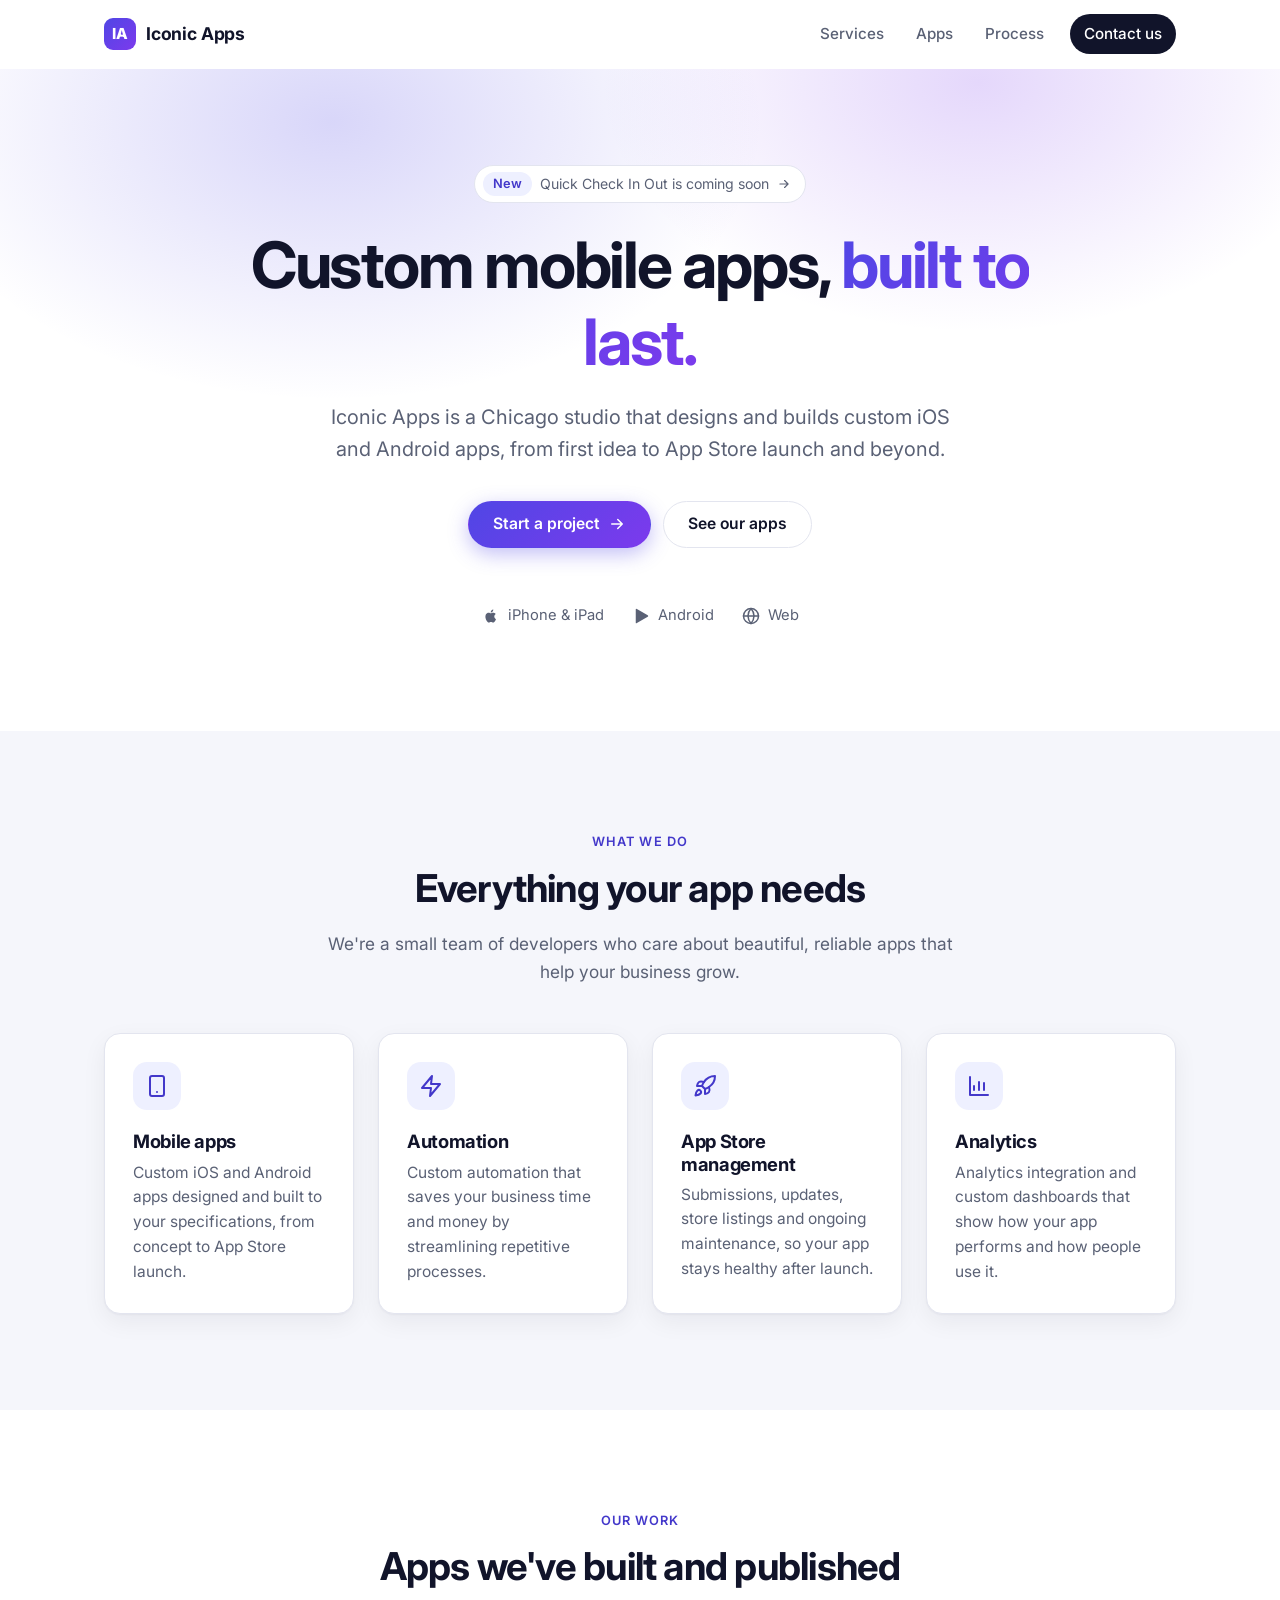
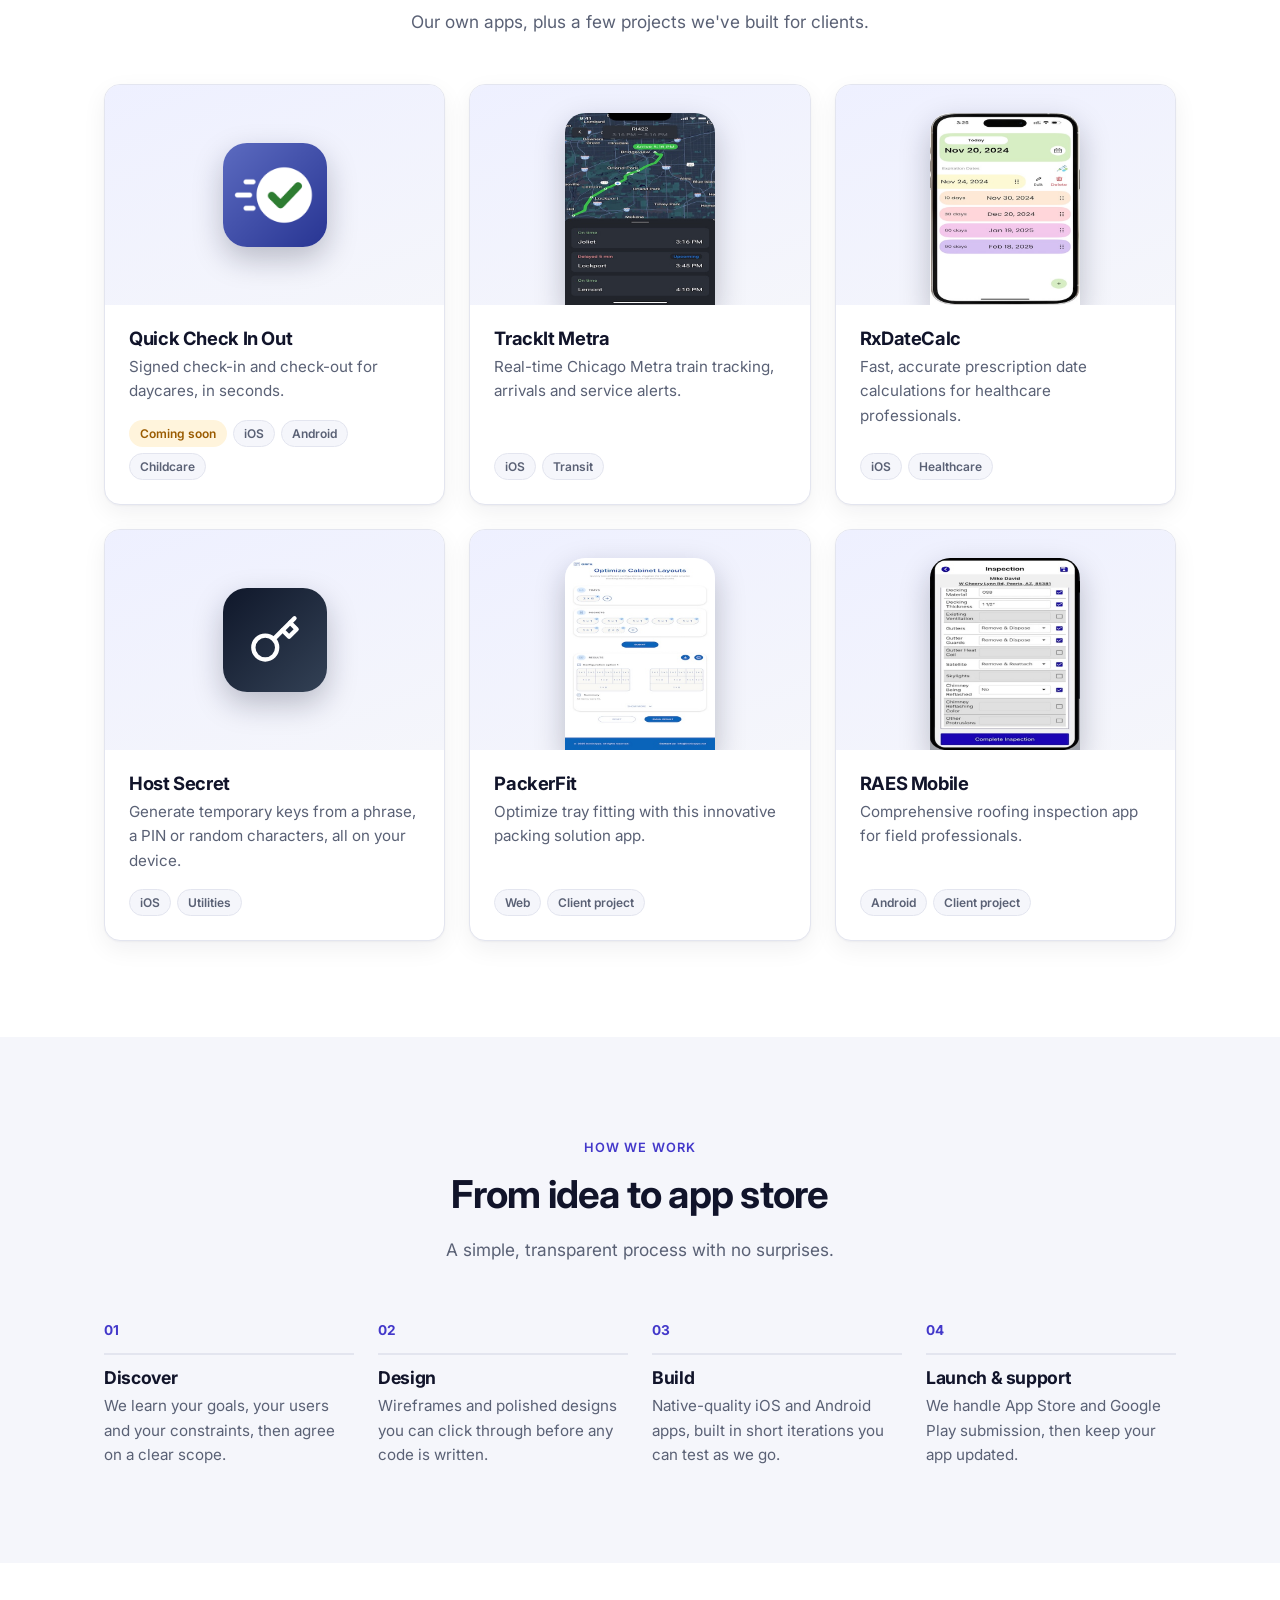
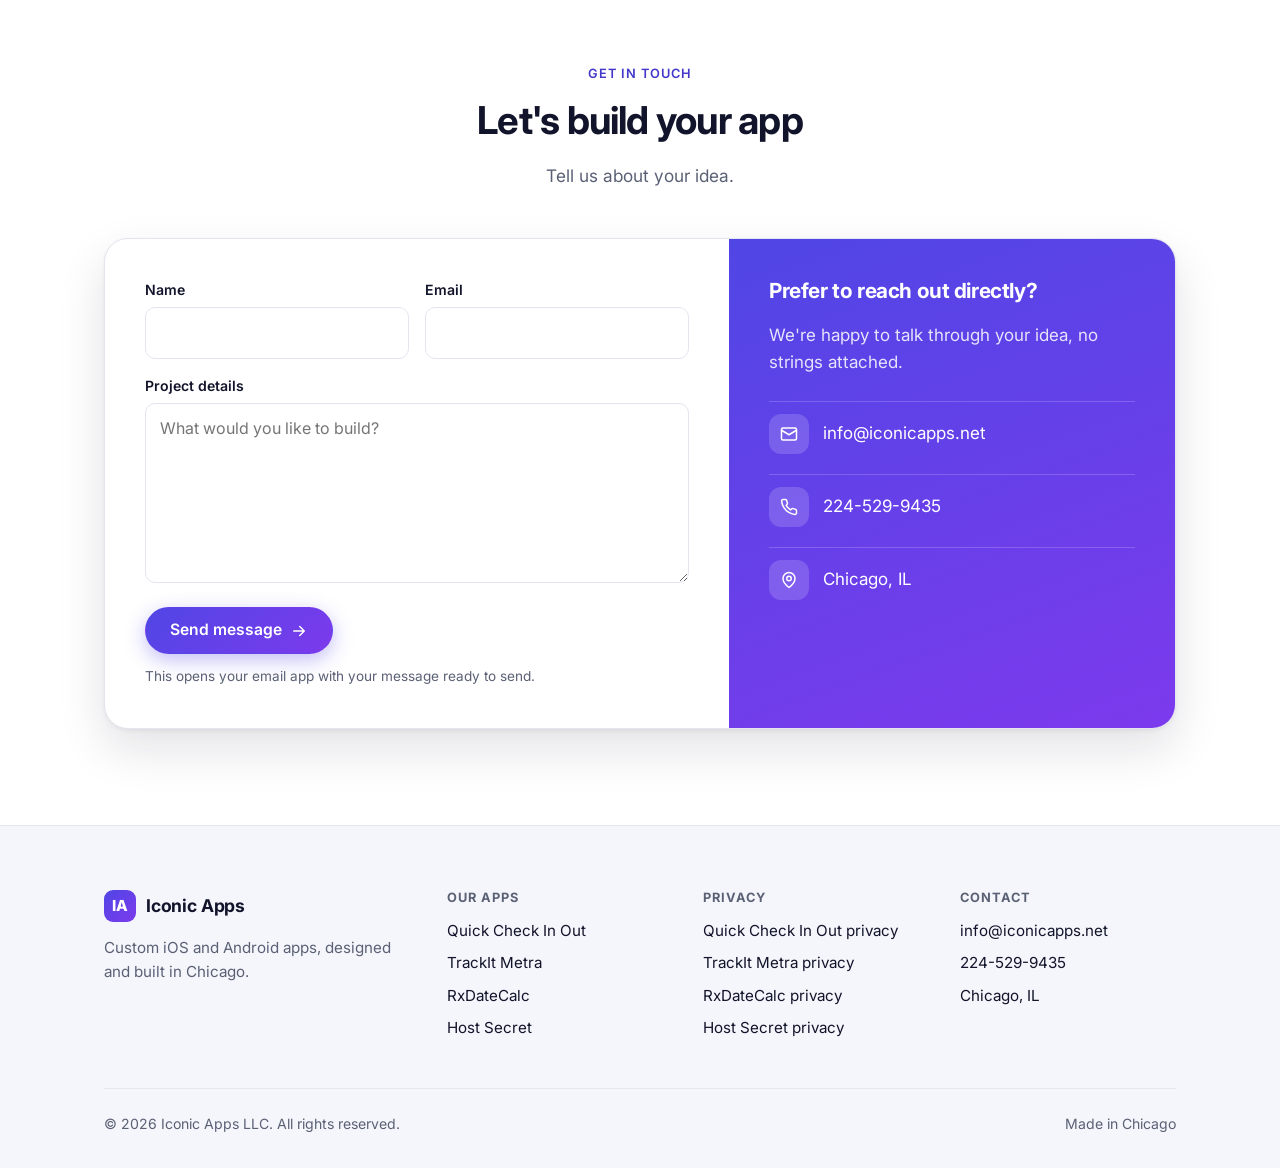
==== commit 909935a1: "Updated site with quick check in" ====
--- a/index.html
+++ b/index.html
@@ -1,575 +1,265 @@
-<!DOCTYPE html>
-<html lang="en">
-
-<head>
-  <meta charset="UTF-8" />
-  <meta name="viewport" content="width=device-width, initial-scale=1.0" />
-  <meta http-equiv="X-UA-Compatible" content="ie=edge" />
-  <title>Iconic Apps - Custom Mobile App Solutions</title>
-  <link rel="icon" type="image/x-icon" href="/img/favicon.ico">
-  <link rel="stylesheet" href="fontawesome-5.5/css/all.min.css" />
-  <link rel="stylesheet" href="slick/slick.css">
-  <link rel="stylesheet" href="slick/slick-theme.css">
-  <link rel="stylesheet" href="magnific-popup/magnific-popup.css">
-  <link rel="stylesheet" href="css/bootstrap.min.css" />
-  <link rel="stylesheet" href="css/tooplate-infinite-loop.css" />
-  <style>
-    /* Modern Custom Styles */
-    .hero-section {
-      background: linear-gradient(135deg, #667eea 0%, #764ba2 100%);
-      min-height: 100vh;
-      display: flex;
-      align-items: center;
-      position: relative;
-      overflow: hidden;
-    }
-    
-    .hero-section::before {
-      content: '';
-      position: absolute;
-      top: 0;
-      left: 0;
-      right: 0;
-      bottom: 0;
-      background: url('img/infinite-loop-01.jpg') center/cover;
-      opacity: 0.1;
-      z-index: 1;
-    }
-    
-    .hero-content {
-      position: relative;
-      z-index: 2;
-      color: white;
-      text-align: center;
-    }
-    
-    .hero-title {
-      font-size: 3.5rem;
-      font-weight: 700;
-      margin-bottom: 1.5rem;
-      line-height: 1.2;
-    }
-    
-    .hero-subtitle {
-      font-size: 1.3rem;
-      margin-bottom: 2rem;
-      opacity: 0.9;
-      max-width: 600px;
-      margin-left: auto;
-      margin-right: auto;
-    }
-    
-    .cta-button {
-      background: rgba(255, 255, 255, 0.2);
-      border: 2px solid white;
-      color: white;
-      padding: 15px 40px;
-      font-size: 1.1rem;
-      font-weight: 600;
-      border-radius: 50px;
-      transition: all 0.3s ease;
-      text-decoration: none;
-      display: inline-block;
-      backdrop-filter: blur(10px);
-    }
-    
-    .cta-button:hover {
-      background: white;
-      color: #667eea;
-      transform: translateY(-2px);
-      box-shadow: 0 10px 30px rgba(0, 0, 0, 0.2);
-    }
-    
-    .services-section {
-      padding: 100px 0;
-      background: #f8f9fa;
-    }
-    
-    .service-card {
-      background: white;
-      border-radius: 15px;
-      padding: 40px 30px;
-      text-align: center;
-      box-shadow: 0 10px 30px rgba(0, 0, 0, 0.1);
-      transition: all 0.3s ease;
-      height: 100%;
-      border: none;
-    }
-    
-    .service-card:hover {
-      transform: translateY(-10px);
-      box-shadow: 0 20px 40px rgba(0, 0, 0, 0.15);
-    }
-    
-    .service-icon {
-      width: 80px;
-      height: 80px;
-      background: linear-gradient(135deg, #667eea 0%, #764ba2 100%);
-      border-radius: 50%;
-      display: flex;
-      align-items: center;
-      justify-content: center;
-      margin: 0 auto 30px;
-      color: white;
-      font-size: 2rem;
-    }
-    
-    .service-title {
-      font-size: 1.5rem;
-      font-weight: 600;
-      margin-bottom: 20px;
-      color: #333;
-    }
-    
-    .service-description {
-      color: #666;
-      line-height: 1.6;
-      margin-bottom: 0;
-    }
-    
-    .gallery-section {
-      padding: 100px 0;
-      background: white;
-    }
-    
-    .section-title {
-      font-size: 2.5rem;
-      font-weight: 700;
-      text-align: center;
-      margin-bottom: 20px;
-      color: #333;
-    }
-    
-    .section-subtitle {
-      font-size: 1.2rem;
-      text-align: center;
-      color: #666;
-      margin-bottom: 60px;
-      max-width: 600px;
-      margin-left: auto;
-      margin-right: auto;
-    }
-    
-    .app-card {
-      background: white;
-      border-radius: 15px;
-      overflow: hidden;
-      box-shadow: 0 10px 30px rgba(0, 0, 0, 0.1);
-      transition: all 0.3s ease;
-      text-decoration: none;
-      color: inherit;
-      display: block;
-    }
-    
-    .app-card:hover {
-      transform: translateY(-5px);
-      box-shadow: 0 20px 40px rgba(0, 0, 0, 0.15);
-      text-decoration: none;
-      color: inherit;
-    }
-    
-    .app-image {
-      width: 100%;
-      height: 200px;
-      object-fit: cover;
-    }
-    
-    .app-info {
-      padding: 25px;
-    }
-    
-    .app-name {
-      font-size: 1.3rem;
-      font-weight: 600;
-      margin-bottom: 10px;
-      color: #333;
-    }
-    
-    .app-description {
-      color: #666;
-      font-size: 0.95rem;
-      line-height: 1.5;
-    }
-    
-    .contact-section {
-      background: linear-gradient(135deg, #667eea 0%, #764ba2 100%);
-      padding: 100px 0;
-      color: white;
-    }
-    
-    .contact-form {
-      background: rgba(255, 255, 255, 0.1);
-      border-radius: 15px;
-      padding: 40px;
-      backdrop-filter: blur(10px);
-    }
-    
-    .form-control {
-      background: rgba(255, 255, 255, 0.2);
-      border: 1px solid rgba(255, 255, 255, 0.3);
-      border-radius: 10px;
-      color: white;
-      padding: 15px 20px;
-      margin-bottom: 20px;
-    }
-    
-    .form-control::placeholder {
-      color: rgba(255, 255, 255, 0.7);
-    }
-    
-    .form-control:focus {
-      background: rgba(255, 255, 255, 0.3);
-      border-color: white;
-      box-shadow: 0 0 0 0.2rem rgba(255, 255, 255, 0.25);
-      color: white;
-    }
-    
-    .btn-submit {
-      background: white;
-      color: #667eea;
-      border: none;
-      padding: 15px 40px;
-      border-radius: 50px;
-      font-weight: 600;
-      transition: all 0.3s ease;
-    }
-    
-    .btn-submit:hover {
-      transform: translateY(-2px);
-      box-shadow: 0 10px 30px rgba(0, 0, 0, 0.2);
-    }
-    
-    .contact-info {
-      padding: 40px 0;
-    }
-    
-    .contact-item {
-      display: flex;
-      align-items: center;
-      margin-bottom: 25px;
-      color: white;
-      text-decoration: none;
-    }
-    
-    .contact-item:hover {
-      color: white;
-      text-decoration: none;
-    }
-    
-    .contact-item i {
-      width: 50px;
-      height: 50px;
-      background: rgba(255, 255, 255, 0.2);
-      border-radius: 50%;
-      display: flex;
-      align-items: center;
-      justify-content: center;
-      margin-right: 20px;
-      font-size: 1.2rem;
-    }
-    
-    .navbar-modern {
-      background: rgba(255, 255, 255, 0.95);
-      backdrop-filter: blur(10px);
-      box-shadow: 0 2px 20px rgba(0, 0, 0, 0.1);
-      transition: all 0.3s ease;
-    }
-    
-    .navbar-modern.scroll {
-      background: rgba(255, 255, 255, 0.98);
-    }
-    
-    .navbar-brand {
-      font-weight: 700;
-      font-size: 1.5rem;
-      color: #333 !important;
-    }
-    
-    .nav-link {
-      color: #333 !important;
-      font-weight: 500;
-      margin: 0 10px;
-      transition: color 0.3s ease;
-    }
-    
-    .nav-link:hover {
-      color: #667eea !important;
-    }
-    
-    @media (max-width: 768px) {
-      .hero-title {
-        font-size: 2.5rem;
-      }
-      
-      .hero-subtitle {
-        font-size: 1.1rem;
-      }
-      
-      .section-title {
-        font-size: 2rem;
-      }
-    }
-  </style>
-</head>
-
-<body>
-  <!-- Navigation -->
-  <nav class="navbar navbar-expand-lg navbar-modern fixed-top" id="tmNav">
-    <div class="container">
-      <a class="navbar-brand" href="#home">Iconic Apps</a>
-      
-      <button class="navbar-toggler" type="button" data-toggle="collapse" data-target="#navbarSupportedContent"
-        aria-controls="navbarSupportedContent" aria-expanded="false" aria-label="Toggle navigation">
-        <i class="fas fa-bars"></i>
-      </button>
-      
-      <div class="collapse navbar-collapse" id="navbarSupportedContent">
-        <ul class="navbar-nav ml-auto">
-          <li class="nav-item">
-            <a class="nav-link" href="#home">Home</a>
-          </li>
-          <li class="nav-item">
-            <a class="nav-link" href="#services">Services</a>
-          </li>
-          <li class="nav-item">
-            <a class="nav-link" href="#gallery">Portfolio</a>
-          </li>
-          <li class="nav-item">
-            <a class="nav-link" href="#contact">Contact</a>
-          </li>
-        </ul>
-      </div>
-    </div>
-  </nav>
-
-  <!-- Hero Section -->
-  <section id="home" class="hero-section">
-    <div class="container">
-      <div class="hero-content">
-        <h1 class="hero-title">Custom Mobile App Solutions</h1>
-        <p class="hero-subtitle">
-          We specialize in designing and building custom mobile applications for iOS and Android platforms. 
-          From concept to app store, we bring your ideas to life.
-        </p>
-        <a href="#contact" class="cta-button">Get Started</a>
-      </div>
-    </div>
-  </section>
-
-  <!-- Services Section -->
-  <section id="services" class="services-section">
-    <div class="container">
-      <h2 class="section-title">What We Do</h2>
-      <p class="section-subtitle">
-        We are a team of developers passionate about creating beautiful and functional apps that scale your business.
-      </p>
-      
-      <div class="row">
-        <div class="col-lg-3 col-md-6 mb-4">
-          <div class="service-card">
-            <div class="service-icon">
-              <i class="fas fa-mobile-alt"></i>
-            </div>
-            <h3 class="service-title">Mobile Apps</h3>
-            <p class="service-description">
-              Custom iOS and Android applications designed and built to your specifications. 
-              From concept to app store publication.
-            </p>
-          </div>
-        </div>
-        
-        <div class="col-lg-3 col-md-6 mb-4">
-          <div class="service-card">
-            <div class="service-icon">
-              <i class="fas fa-robot"></i>
-            </div>
-            <h3 class="service-title">Automation</h3>
-            <p class="service-description">
-              Custom automation solutions that help your business save time and money 
-              through intelligent process optimization.
-            </p>
-          </div>
-        </div>
-        
-        <div class="col-lg-3 col-md-6 mb-4">
-          <div class="service-card">
-            <div class="service-icon">
-              <i class="fas fa-store"></i>
-            </div>
-            <h3 class="service-title">App Store Management</h3>
-            <p class="service-description">
-              Complete app store presence management including submission, updates, 
-              maintenance, and optimization.
-            </p>
-          </div>
-        </div>
-        
-        <div class="col-lg-3 col-md-6 mb-4">
-          <div class="service-card">
-            <div class="service-icon">
-              <i class="fas fa-chart-bar"></i>
-            </div>
-            <h3 class="service-title">Analytics</h3>
-            <p class="service-description">
-              Comprehensive analytics integration and custom dashboards to help you 
-              understand app performance and user behavior.
-            </p>
-          </div>
-        </div>
-      </div>
-    </div>
-  </section>
-
-  <!-- Portfolio Section -->
-  <section id="gallery" class="gallery-section">
-    <div class="container">
-      <h2 class="section-title">Our Work</h2>
-      <p class="section-subtitle">
-        Here are some of the apps we have developed and published.
-      </p>
-      
-      <div class="row">
-        <div class="col-lg-3 col-md-6 mb-4">
-          <a href="https://apps.apple.com/us/app/trackit-metra-chicago/id6746685863?platform=iphone" class="app-card">
-            <img src="img/trackit-metra.jpg" alt="TrackIt Metra" class="app-image">
-            <div class="app-info">
-              <h4 class="app-name">TrackIt Metra</h4>
-              <p class="app-description">Track Chicago Metra trains in real-time with this intuitive mobile app.</p>
-            </div>
-          </a>
-        </div>
-        
-        <div class="col-lg-3 col-md-6 mb-4">
-          <a href="https://apps.apple.com/us/app/rxdatecalc/id6738332338?platform=iphone" class="app-card">
-            <img src="img/rx-date-calc.jpg" alt="RxDateCalc" class="app-image">
-            <div class="app-info">
-              <h4 class="app-name">RxDateCalc</h4>
-              <p class="app-description">Professional prescription date calculator for healthcare professionals.</p>
-            </div>
-          </a>
-        </div>
-        
-        <div class="col-lg-3 col-md-6 mb-4">
-          <a href="https://packerfitapp.web.app/" class="app-card">
-            <img src="img/packer-fit.jpg" alt="PackerFit" class="app-image">
-            <div class="app-info">
-              <h4 class="app-name">PackerFit</h4>
-              <p class="app-description">Optimize tray fitting with this innovative packing solution app.</p>
-            </div>
-          </a>
-        </div>
-        
-        <div class="col-lg-3 col-md-6 mb-4">
-          <a href="https://play.google.com/store/apps/details?id=com.raes.RAESMobile&pcampaignid=web_share" class="app-card">
-            <img src="img/raes-mobile.jpg" alt="RAES Mobile" class="app-image">
-            <div class="app-info">
-              <h4 class="app-name">RAES Mobile</h4>
-              <p class="app-description">Comprehensive roofing inspection app for field professionals.</p>
-            </div>
-          </a>
-        </div>
-      </div>
-    </div>
-  </section>
-
-  <!-- Contact Section -->
-  <section id="contact" class="contact-section">
-    <div class="container">
-      <h2 class="section-title text-white">Get In Touch</h2>
-      <p class="section-subtitle text-white">
-        Ready to bring your app idea to life? Let's discuss your project.
-      </p>
-      
-      <div class="row">
-        <div class="col-lg-8">
-          <div class="contact-form">
-            <form action="" method="get">
-              <div class="row">
-                <div class="col-md-6">
-                  <input id="name" name="name" type="text" placeholder="Your Name" class="form-control" required />
-                </div>
-                <div class="col-md-6">
-                  <input id="email" name="email" type="email" placeholder="Your Email" class="form-control" required />
-                </div>
-              </div>
-              <textarea id="message" name="message" rows="5" placeholder="Tell us about your project..." class="form-control" required></textarea>
-              <button type="submit" class="btn btn-submit" onclick="submitForm()">Send Message</button>
-            </form>
-          </div>
-        </div>
-        
-        <div class="col-lg-4">
-          <div class="contact-info">
-            <a href="mailto:info@iconicapps.net" class="contact-item">
-              <i class="far fa-envelope"></i>
-              <span>info@iconicapps.net</span>
-            </a>
-            
-            <a href="tel:2245299435" class="contact-item">
-              <i class="fas fa-phone"></i>
-              <span>224-529-9435</span>
-            </a>
-            
-            <div class="contact-item">
-              <i class="fas fa-map-marker-alt"></i>
-              <span>Chicago, IL</span>
-            </div>
-          </div>
-        </div>
-      </div>
-    </div>
-  </section>
-
-  <footer class="text-center py-4" style="background: #333; color: white;">
-    <p class="mb-0">
-      Copyright &copy; 2025 Iconic Apps. All rights reserved.
-    </p>
-  </footer>
-
-  <script src="js/jquery-1.9.1.min.js"></script>
-  <script src="js/bootstrap.min.js"></script>
-  <script>
-    // Submit form function to send email to info@iconicapps.net
-    function submitForm() {
-      var name = document.getElementById("name").value;
-      var email = document.getElementById("email").value;
-      var message = document.getElementById("message").value;
-      var subject = "New Inquiry from " + name;
-      var body = "Name: " + name + "\nEmail: " + email + "\nMessage: " + message;
-      var mailto = "mailto:info@iconicapps.net?subject=" + subject + "&body=" + body;
-      window.location.href = mailto;
-    }
-
-    $(function () {
-      // Handle window scroll and update navbar
-      $(window).scroll(function (e) {
-        if ($(document).scrollTop() > 50) {
-          $('.navbar-modern').addClass("scroll");
-        } else {
-          $('.navbar-modern').removeClass("scroll");
-        }
-      });
-
-      // Close mobile menu after click 
-      $('#tmNav a').on('click', function () {
-        $('.navbar-collapse').removeClass('show');
-      });
-
-      // Smooth scrolling for anchor links
-      $('a[href*="#"]:not([href="#"])').click(function() {
-        if (location.pathname.replace(/^\//, '') == this.pathname.replace(/^\//, '') && location.hostname == this.hostname) {
-          var target = $(this.hash);
-          target = target.length ? target : $('[name=' + this.hash.slice(1) + ']');
-          if (target.length) {
-            $('html, body').animate({
-              scrollTop: target.offset().top - 80
-            }, 1000);
-            return false;
-          }
-        }
-      });
-    });
-  </script>
-</body>
-
-</html>+<!DOCTYPE html>
+<html lang="en">
+<head>
+  <meta charset="UTF-8">
+  <meta name="viewport" content="width=device-width, initial-scale=1">
+  <title>Iconic Apps | Custom iOS &amp; Android App Development in Chicago</title>
+  <meta name="description" content="Iconic Apps designs and builds custom iOS and Android apps, from first idea to App Store launch and beyond.">
+  <link rel="canonical" href="https://iconicapps.net/">
+  <meta property="og:type" content="website">
+  <meta property="og:site_name" content="Iconic Apps">
+  <meta property="og:title" content="Iconic Apps | Custom iOS &amp; Android App Development in Chicago">
+  <meta property="og:description" content="Iconic Apps designs and builds custom iOS and Android apps, from first idea to App Store launch and beyond.">
+  <meta property="og:url" content="https://iconicapps.net/">
+  <meta name="theme-color" content="#5046e5">
+  <link rel="icon" href="img/favicon.ico" sizes="any">
+  <link rel="icon" type="image/png" sizes="32x32" href="img/favicon-32x32.png">
+  <link rel="apple-touch-icon" href="img/apple-touch-icon.png">
+  <link rel="preconnect" href="https://fonts.googleapis.com">
+  <link rel="preconnect" href="https://fonts.gstatic.com" crossorigin>
+  <link rel="stylesheet" href="https://fonts.googleapis.com/css2?family=Inter:wght@400;500;600;700;800&display=swap">
+  <link rel="stylesheet" href="css/site.css">
+</head>
+<body>
+  <a class="skip-link" href="#main">Skip to content</a>
+  <header class="site-header">
+    <div class="container nav">
+      <a class="brand" href="index.html" aria-label="Iconic Apps home">
+        <span class="brand-mark" aria-hidden="true">IA</span>
+        <span>Iconic Apps</span>
+      </a>
+      <button class="nav-toggle" type="button" aria-expanded="false" aria-controls="nav-links" aria-label="Menu">
+        <svg viewBox="0 0 24 24" fill="none" stroke="currentColor" stroke-width="2" stroke-linecap="round" stroke-linejoin="round" aria-hidden="true"><path d="M4 6h16M4 12h16M4 18h16"/></svg>
+      </button>
+      <ul class="nav-links" id="nav-links">
+        <li><a href="#services">Services</a></li>
+        <li><a href="#apps">Apps</a></li>
+        <li><a href="#process">Process</a></li>
+        <li class="nav-cta"><a href="#contact">Contact us</a></li>
+      </ul>
+    </div>
+  </header>
+
+  <main id="main">
+    <section class="hero">
+      <div class="container">
+        <a class="pill" href="quick-check-in-out/index.html"><span class="dot">New</span> Quick Check In Out is coming soon <svg width="14" height="14" viewBox="0 0 24 24" fill="none" stroke="currentColor" stroke-width="2" stroke-linecap="round" stroke-linejoin="round" aria-hidden="true"><path d="M5 12h14M13 6l6 6-6 6"/></svg></a>
+        <h1>Custom mobile apps, <span class="accent">built to last.</span></h1>
+        <p class="lede">Iconic Apps is a Chicago studio that designs and builds custom iOS and Android apps, from first idea to App Store launch and beyond.</p>
+        <div class="btn-row">
+          <a class="btn btn-primary" href="#contact">Start a project <svg viewBox="0 0 24 24" fill="none" stroke="currentColor" stroke-width="2" stroke-linecap="round" stroke-linejoin="round" aria-hidden="true"><path d="M5 12h14M13 6l6 6-6 6"/></svg></a>
+          <a class="btn btn-secondary" href="#apps">See our apps</a>
+        </div>
+        <div class="platforms" aria-label="Platforms we build for">
+          <span><svg viewBox="0 0 24 24" fill="currentColor" aria-hidden="true"><path d="M16.37 12.6c-.02-2.2 1.8-3.26 1.88-3.31-1.03-1.5-2.62-1.7-3.18-1.73-1.35-.14-2.65.8-3.33.8-.69 0-1.75-.78-2.88-.76-1.48.02-2.85.86-3.61 2.19-1.54 2.67-.39 6.62 1.11 8.79.73 1.06 1.6 2.25 2.75 2.2 1.1-.04 1.52-.71 2.85-.71 1.33 0 1.71.71 2.88.69 1.19-.02 1.94-1.08 2.67-2.14.84-1.23 1.19-2.42 1.2-2.48-.03-.01-2.3-.88-2.34-3.54zM14.18 6.13c.61-.74 1.02-1.76.91-2.78-.88.04-1.94.59-2.57 1.32-.56.65-1.06 1.69-.93 2.69.98.08 1.98-.5 2.59-1.23z"/></svg> iPhone &amp; iPad</span>
+          <span><svg viewBox="0 0 24 24" fill="currentColor" aria-hidden="true"><path d="M5 3.5v17a1 1 0 0 0 1.5.86l14.5-8.5a1 1 0 0 0 0-1.72L6.5 2.64A1 1 0 0 0 5 3.5z"/></svg> Android</span>
+          <span><svg viewBox="0 0 24 24" fill="none" stroke="currentColor" stroke-width="2" stroke-linecap="round" stroke-linejoin="round" aria-hidden="true"><circle cx="12" cy="12" r="10"/><path d="M2 12h20"/><path d="M12 2a15.3 15.3 0 0 1 4 10 15.3 15.3 0 0 1-4 10 15.3 15.3 0 0 1-4-10 15.3 15.3 0 0 1 4-10z"/></svg> Web</span>
+        </div>
+      </div>
+    </section>
+
+    <section class="section section-soft" id="services">
+      <div class="container">
+        <div class="section-head">
+          <span class="eyebrow">What we do</span>
+          <h2>Everything your app needs</h2>
+          <p>We're a small team of developers who care about beautiful, reliable apps that help your business grow.</p>
+        </div>
+        <div class="grid grid-4">
+        <div class="card">
+          <div class="icon-badge"><svg viewBox="0 0 24 24" fill="none" stroke="currentColor" stroke-width="2" stroke-linecap="round" stroke-linejoin="round" aria-hidden="true"><rect x="5" y="2" width="14" height="20" rx="2"/><path d="M12 18h.01"/></svg></div>
+          <h3>Mobile apps</h3>
+          <p>Custom iOS and Android apps designed and built to your specifications, from concept to App Store launch.</p>
+        </div>
+        <div class="card">
+          <div class="icon-badge"><svg viewBox="0 0 24 24" fill="none" stroke="currentColor" stroke-width="2" stroke-linecap="round" stroke-linejoin="round" aria-hidden="true"><path d="M13 2 3 14h9l-1 8 10-12h-9l1-8z"/></svg></div>
+          <h3>Automation</h3>
+          <p>Custom automation that saves your business time and money by streamlining repetitive processes.</p>
+        </div>
+        <div class="card">
+          <div class="icon-badge"><svg viewBox="0 0 24 24" fill="none" stroke="currentColor" stroke-width="2" stroke-linecap="round" stroke-linejoin="round" aria-hidden="true"><path d="M4.5 16.5c-1.5 1.26-2 5-2 5s3.74-.5 5-2c.71-.84.7-2.13-.09-2.91a2.18 2.18 0 0 0-2.91-.09z"/><path d="m12 15-3-3a22 22 0 0 1 2-3.95A12.88 12.88 0 0 1 22 2c0 2.72-.78 7.5-6 11a22.35 22.35 0 0 1-4 2z"/><path d="M9 12H4s.55-3.03 2-4c1.62-1.08 5 0 5 0"/><path d="M12 15v5s3.03-.55 4-2c1.08-1.62 0-5 0-5"/></svg></div>
+          <h3>App Store management</h3>
+          <p>Submissions, updates, store listings and ongoing maintenance, so your app stays healthy after launch.</p>
+        </div>
+        <div class="card">
+          <div class="icon-badge"><svg viewBox="0 0 24 24" fill="none" stroke="currentColor" stroke-width="2" stroke-linecap="round" stroke-linejoin="round" aria-hidden="true"><path d="M3 3v18h18"/><path d="M7 16v-4"/><path d="M12 16V8"/><path d="M17 16v-7"/></svg></div>
+          <h3>Analytics</h3>
+          <p>Analytics integration and custom dashboards that show how your app performs and how people use it.</p>
+        </div>
+        </div>
+      </div>
+    </section>
+
+    <section class="section" id="apps">
+      <div class="container">
+        <div class="section-head">
+          <span class="eyebrow">Our work</span>
+          <h2>Apps we've built and published</h2>
+          <p>Our own apps, plus a few projects we've built for clients.</p>
+        </div>
+        <div class="grid grid-3">
+        <a class="app-card" href="quick-check-in-out/index.html">
+          <div class="app-media"><img class="app-icon-lg" src="img/quick-check-in-out-icon.png" alt="Quick Check In Out app icon" loading="lazy" width="104" height="104"></div>
+          <div class="app-body">
+            <h3>Quick Check In Out</h3>
+            <p>Signed check-in and check-out for daycares, in seconds.</p>
+            <div class="app-meta"><span class="tag tag-soon">Coming soon</span><span class="tag">iOS</span><span class="tag">Android</span><span class="tag">Childcare</span></div>
+          </div>
+        </a>
+        <a class="app-card" href="trackit-metra/index.html">
+          <div class="app-media"><img class="shot" src="img/trackit-metra.jpg" alt="TrackIt Metra screenshot" loading="lazy" width="150" height="306"></div>
+          <div class="app-body">
+            <h3>TrackIt Metra</h3>
+            <p>Real-time Chicago Metra train tracking, arrivals and service alerts.</p>
+            <div class="app-meta"><span class="tag">iOS</span><span class="tag">Transit</span></div>
+          </div>
+        </a>
+        <a class="app-card" href="rxdatecalc/index.html">
+          <div class="app-media"><img class="shot" src="img/rx-date-calc.jpg" alt="RxDateCalc screenshot" loading="lazy" width="150" height="306"></div>
+          <div class="app-body">
+            <h3>RxDateCalc</h3>
+            <p>Fast, accurate prescription date calculations for healthcare professionals.</p>
+            <div class="app-meta"><span class="tag">iOS</span><span class="tag">Healthcare</span></div>
+          </div>
+        </a>
+        <a class="app-card" href="hostsecret/index.html">
+          <div class="app-media"><span class="app-icon-tile tile-hostsecret"><svg viewBox="0 0 24 24" fill="none" stroke="currentColor" stroke-width="2" stroke-linecap="round" stroke-linejoin="round" aria-hidden="true"><circle cx="7.5" cy="15.5" r="5.5"/><path d="m21 2-9.6 9.6"/><path d="m15.5 7.5 3 3L22 7l-3-3"/></svg></span></div>
+          <div class="app-body">
+            <h3>Host Secret</h3>
+            <p>Generate temporary keys from a phrase, a PIN or random characters, all on your device.</p>
+            <div class="app-meta"><span class="tag">iOS</span><span class="tag">Utilities</span></div>
+          </div>
+        </a>
+        <a class="app-card" href="https://packerfitapp.web.app/" rel="noopener">
+          <div class="app-media"><img class="shot" src="img/packer-fit.jpg" alt="PackerFit screenshot" loading="lazy" width="150" height="306"></div>
+          <div class="app-body">
+            <h3>PackerFit</h3>
+            <p>Optimize tray fitting with this innovative packing solution app.</p>
+            <div class="app-meta"><span class="tag">Web</span><span class="tag">Client project</span></div>
+          </div>
+        </a>
+        <a class="app-card" href="https://play.google.com/store/apps/details?id=com.raes.RAESMobile&pcampaignid=web_share" rel="noopener">
+          <div class="app-media"><img class="shot" src="img/raes-mobile.jpg" alt="RAES Mobile screenshot" loading="lazy" width="150" height="306"></div>
+          <div class="app-body">
+            <h3>RAES Mobile</h3>
+            <p>Comprehensive roofing inspection app for field professionals.</p>
+            <div class="app-meta"><span class="tag">Android</span><span class="tag">Client project</span></div>
+          </div>
+        </a>
+        </div>
+      </div>
+    </section>
+
+    <section class="section section-soft" id="process">
+      <div class="container">
+        <div class="section-head">
+          <span class="eyebrow">How we work</span>
+          <h2>From idea to app store</h2>
+          <p>A simple, transparent process with no surprises.</p>
+        </div>
+        <div class="grid grid-4 steps">
+        <div class="step">
+          <h3>Discover</h3>
+          <p>We learn your goals, your users and your constraints, then agree on a clear scope.</p>
+        </div>
+        <div class="step">
+          <h3>Design</h3>
+          <p>Wireframes and polished designs you can click through before any code is written.</p>
+        </div>
+        <div class="step">
+          <h3>Build</h3>
+          <p>Native-quality iOS and Android apps, built in short iterations you can test as we go.</p>
+        </div>
+        <div class="step">
+          <h3>Launch &amp; support</h3>
+          <p>We handle App Store and Google Play submission, then keep your app updated.</p>
+        </div>
+        </div>
+      </div>
+    </section>
+
+    <section class="section" id="contact">
+      <div class="container">
+        <div class="section-head">
+          <span class="eyebrow">Get in touch</span>
+          <h2>Let's build your app</h2>
+          <p>Tell us about your idea.</p>
+        </div>
+        <div class="contact-panel">
+          <form class="contact-form" data-contact-form data-topic="New inquiry">
+            <div class="field-row">
+              <div class="field">
+                <label for="name">Name</label>
+                <input id="name" name="name" type="text" autocomplete="name" required>
+              </div>
+              <div class="field">
+                <label for="email">Email</label>
+                <input id="email" name="email" type="email" autocomplete="email" required>
+              </div>
+            </div>
+            <div class="field">
+              <label for="message">Project details</label>
+              <textarea id="message" name="message" rows="6" required placeholder="What would you like to build?"></textarea>
+            </div>
+            <button class="btn btn-primary" type="submit">Send message <svg viewBox="0 0 24 24" fill="none" stroke="currentColor" stroke-width="2" stroke-linecap="round" stroke-linejoin="round" aria-hidden="true"><path d="M5 12h14M13 6l6 6-6 6"/></svg></button>
+            <p class="form-note">This opens your email app with your message ready to send.</p>
+          </form>
+          <div class="contact-aside">
+            <h3>Prefer to reach out directly?</h3>
+            <p>We're happy to talk through your idea, no strings attached.</p>
+            <a class="contact-line" href="mailto:info@iconicapps.net"><span class="ci"><svg viewBox="0 0 24 24" fill="none" stroke="currentColor" stroke-width="2" stroke-linecap="round" stroke-linejoin="round" aria-hidden="true"><rect x="2" y="4" width="20" height="16" rx="2"/><path d="m22 7-10 6L2 7"/></svg></span> info@iconicapps.net</a>
+            <a class="contact-line" href="tel:+12245299435"><span class="ci"><svg viewBox="0 0 24 24" fill="none" stroke="currentColor" stroke-width="2" stroke-linecap="round" stroke-linejoin="round" aria-hidden="true"><path d="M22 16.92v3a2 2 0 0 1-2.18 2 19.79 19.79 0 0 1-8.63-3.07 19.5 19.5 0 0 1-6-6 19.79 19.79 0 0 1-3.07-8.67A2 2 0 0 1 4.11 2h3a2 2 0 0 1 2 1.72c.13.96.36 1.9.7 2.81a2 2 0 0 1-.45 2.11L8.09 9.91a16 16 0 0 0 6 6l1.27-1.27a2 2 0 0 1 2.11-.45c.91.34 1.85.57 2.81.7A2 2 0 0 1 22 16.92z"/></svg></span> 224-529-9435</a>
+            <span class="contact-line"><span class="ci"><svg viewBox="0 0 24 24" fill="none" stroke="currentColor" stroke-width="2" stroke-linecap="round" stroke-linejoin="round" aria-hidden="true"><path d="M20 10c0 6-8 12-8 12s-8-6-8-12a8 8 0 0 1 16 0z"/><circle cx="12" cy="10" r="3"/></svg></span> Chicago, IL</span>
+          </div>
+        </div>
+      </div>
+    </section>
+  </main>
+
+  <footer class="site-footer">
+    <div class="container">
+      <div class="footer-grid">
+        <div class="footer-brand">
+          <a class="brand" href="index.html">
+            <span class="brand-mark" aria-hidden="true">IA</span>
+            <span>Iconic Apps</span>
+          </a>
+          <p>Custom iOS and Android apps, designed and built in Chicago.</p>
+        </div>
+        <div>
+          <h2>Our apps</h2>
+          <ul>
+          <li><a href="quick-check-in-out/index.html">Quick Check In Out</a></li>
+          <li><a href="trackit-metra/index.html">TrackIt Metra</a></li>
+          <li><a href="rxdatecalc/index.html">RxDateCalc</a></li>
+          <li><a href="hostsecret/index.html">Host Secret</a></li>
+          </ul>
+        </div>
+        <div>
+          <h2>Privacy</h2>
+          <ul>
+          <li><a href="quick-check-in-out/privacy-policy.html">Quick Check In Out privacy</a></li>
+          <li><a href="trackit-metra/privacy-policy.html">TrackIt Metra privacy</a></li>
+          <li><a href="rxdatecalc/privacy-policy.html">RxDateCalc privacy</a></li>
+          <li><a href="hostsecret/privacy-policy.html">Host Secret privacy</a></li>
+          </ul>
+        </div>
+        <div>
+          <h2>Contact</h2>
+          <ul>
+            <li><a href="mailto:info@iconicapps.net">info@iconicapps.net</a></li>
+            <li><a href="tel:+12245299435">224-529-9435</a></li>
+            <li>Chicago, IL</li>
+          </ul>
+        </div>
+      </div>
+      <div class="footer-bottom">
+        <span>&copy; <span data-year>2026</span> Iconic Apps LLC. All rights reserved.</span>
+        <span>Made in Chicago</span>
+      </div>
+    </div>
+  </footer>
+
+  <script src="js/site.js"></script>
+</body>
+</html>
--- a/css/site.css
+++ b/css/site.css
@@ -0,0 +1,828 @@
+/* Iconic Apps — shared site styles */
+
+:root {
+  --bg: #ffffff;
+  --bg-soft: #f5f6fb;
+  --surface: #ffffff;
+  --text: #11142a;
+  --muted: #5a6175;
+  --border: #e3e5ef;
+  --brand: #5046e5;
+  --brand-2: #7c3aed;
+  --brand-ink: #ffffff;
+  --brand-soft: #eef0ff;
+  --brand-text: #4338ca;
+  --success: #15803d;
+  --success-soft: #e8f6ed;
+  --warn: #9a5b00;
+  --warn-soft: #fff4dc;
+  --shadow: 0 1px 2px rgba(17, 20, 42, 0.04), 0 8px 24px rgba(17, 20, 42, 0.06);
+  --shadow-lg: 0 2px 4px rgba(17, 20, 42, 0.05), 0 20px 48px rgba(17, 20, 42, 0.12);
+  --radius: 16px;
+  --radius-sm: 10px;
+  --container: 1120px;
+  --header-h: 68px;
+  color-scheme: light;
+}
+
+@media (prefers-color-scheme: dark) {
+  :root {
+    --bg: #0b0d16;
+    --bg-soft: #10131f;
+    --surface: #151a29;
+    --text: #e9ebf4;
+    --muted: #a3aac0;
+    --border: #262c40;
+    --brand: #7c7cff;
+    --brand-2: #a78bfa;
+    --brand-ink: #0b0d16;
+    --brand-soft: #1d2142;
+    --brand-text: #a5a8ff;
+    --success: #4ade80;
+    --success-soft: #11291c;
+    --warn: #fbbf24;
+    --warn-soft: #2c2210;
+    --shadow: 0 1px 2px rgba(0, 0, 0, 0.3), 0 8px 24px rgba(0, 0, 0, 0.25);
+    --shadow-lg: 0 2px 4px rgba(0, 0, 0, 0.3), 0 20px 48px rgba(0, 0, 0, 0.4);
+    color-scheme: dark;
+  }
+}
+
+*,
+*::before,
+*::after {
+  box-sizing: border-box;
+}
+
+html {
+  scroll-behavior: smooth;
+  scroll-padding-top: calc(var(--header-h) + 16px);
+  -webkit-text-size-adjust: 100%;
+}
+
+@media (prefers-reduced-motion: reduce) {
+  html { scroll-behavior: auto; }
+  *, *::before, *::after { transition: none !important; animation: none !important; }
+}
+
+body {
+  margin: 0;
+  background: var(--bg);
+  color: var(--text);
+  font-family: "Inter", -apple-system, BlinkMacSystemFont, "Segoe UI", Roboto, "Helvetica Neue", Arial, sans-serif;
+  font-size: 17px;
+  line-height: 1.6;
+  -webkit-font-smoothing: antialiased;
+}
+
+img { max-width: 100%; display: block; }
+
+a { color: var(--brand-text); text-decoration-thickness: 1px; text-underline-offset: 3px; }
+a:hover { color: var(--brand); }
+
+h1, h2, h3, h4 {
+  line-height: 1.2;
+  letter-spacing: -0.02em;
+  margin: 0 0 0.5em;
+  font-weight: 700;
+}
+
+p { margin: 0 0 1em; }
+
+.container {
+  width: 100%;
+  max-width: var(--container);
+  margin: 0 auto;
+  padding: 0 24px;
+}
+
+@media (max-width: 600px) {
+  .container { padding: 0 16px; }
+}
+
+.skip-link {
+  position: absolute;
+  left: -9999px;
+  top: 8px;
+  z-index: 100;
+  background: var(--surface);
+  padding: 8px 14px;
+  border-radius: 8px;
+}
+.skip-link:focus { left: 16px; }
+
+:focus-visible {
+  outline: 2px solid var(--brand);
+  outline-offset: 3px;
+  border-radius: 4px;
+}
+
+/* ---------- Header ---------- */
+
+.site-header {
+  position: sticky;
+  top: 0;
+  z-index: 50;
+  background: color-mix(in srgb, var(--bg) 85%, transparent);
+  backdrop-filter: saturate(180%) blur(14px);
+  -webkit-backdrop-filter: saturate(180%) blur(14px);
+  border-bottom: 1px solid transparent;
+  transition: border-color 0.2s ease;
+}
+.site-header.is-scrolled { border-bottom-color: var(--border); }
+
+.nav {
+  display: flex;
+  align-items: center;
+  justify-content: space-between;
+  height: var(--header-h);
+  gap: 16px;
+}
+
+.brand {
+  display: inline-flex;
+  align-items: center;
+  gap: 10px;
+  font-weight: 700;
+  font-size: 1.1rem;
+  letter-spacing: -0.01em;
+  color: var(--text);
+  text-decoration: none;
+}
+.brand:hover { color: var(--text); }
+
+.brand-mark {
+  width: 32px;
+  height: 32px;
+  border-radius: 9px;
+  background: linear-gradient(135deg, var(--brand), var(--brand-2));
+  display: grid;
+  place-items: center;
+  color: #fff;
+  font-size: 0.95rem;
+  font-weight: 800;
+}
+
+.nav-links {
+  display: flex;
+  align-items: center;
+  gap: 4px;
+  list-style: none;
+  margin: 0;
+  padding: 0;
+}
+
+.nav-links a {
+  display: block;
+  padding: 8px 14px;
+  border-radius: 999px;
+  color: var(--muted);
+  font-weight: 500;
+  font-size: 0.95rem;
+  text-decoration: none;
+  transition: color 0.15s ease, background 0.15s ease;
+}
+.nav-links a:hover,
+.nav-links a[aria-current="page"] { color: var(--text); background: var(--bg-soft); }
+
+.nav-links .nav-cta a {
+  background: var(--text);
+  color: var(--bg);
+  margin-left: 8px;
+}
+.nav-links .nav-cta a:hover { background: var(--brand); color: #fff; }
+
+.nav-toggle {
+  display: none;
+  width: 44px;
+  height: 44px;
+  border: 1px solid var(--border);
+  border-radius: 12px;
+  background: var(--surface);
+  color: var(--text);
+  cursor: pointer;
+  place-items: center;
+}
+.nav-toggle svg { width: 20px; height: 20px; }
+
+@media (max-width: 760px) {
+  .nav-toggle { display: grid; }
+  .nav-links {
+    display: none;
+    position: absolute;
+    top: var(--header-h);
+    left: 0;
+    right: 0;
+    flex-direction: column;
+    align-items: stretch;
+    gap: 2px;
+    padding: 12px 16px 20px;
+    background: var(--bg);
+    border-bottom: 1px solid var(--border);
+    box-shadow: var(--shadow);
+  }
+  .nav-links.is-open { display: flex; }
+  .nav-links a { padding: 12px 14px; border-radius: 10px; }
+  .nav-links .nav-cta a { margin: 8px 0 0; text-align: center; }
+}
+
+/* ---------- Buttons ---------- */
+
+.btn {
+  display: inline-flex;
+  align-items: center;
+  justify-content: center;
+  gap: 8px;
+  padding: 13px 24px;
+  border-radius: 999px;
+  border: 1px solid transparent;
+  font: inherit;
+  font-weight: 600;
+  font-size: 0.98rem;
+  line-height: 1.2;
+  text-decoration: none;
+  cursor: pointer;
+  transition: transform 0.15s ease, box-shadow 0.15s ease, background 0.15s ease, color 0.15s ease;
+}
+.btn svg { width: 18px; height: 18px; flex-shrink: 0; }
+.btn:hover { transform: translateY(-1px); }
+
+.btn-primary {
+  background: linear-gradient(135deg, var(--brand), var(--brand-2));
+  color: #fff;
+  box-shadow: 0 6px 20px color-mix(in srgb, var(--brand) 35%, transparent);
+}
+.btn-primary:hover { color: #fff; box-shadow: 0 10px 28px color-mix(in srgb, var(--brand) 45%, transparent); }
+
+.btn-secondary {
+  background: var(--surface);
+  color: var(--text);
+  border-color: var(--border);
+}
+.btn-secondary:hover { color: var(--text); border-color: var(--muted); }
+
+.btn-dark {
+  background: var(--text);
+  color: var(--bg);
+}
+.btn-dark:hover { color: var(--bg); }
+
+.btn[aria-disabled="true"] {
+  background: var(--bg-soft);
+  color: var(--muted);
+  border-color: var(--border);
+  box-shadow: none;
+  cursor: default;
+  transform: none;
+}
+
+.btn-row { display: flex; flex-wrap: wrap; gap: 12px; }
+
+/* ---------- Sections ---------- */
+
+.section { padding: 96px 0; }
+.section-soft { background: var(--bg-soft); }
+
+@media (max-width: 600px) {
+  .section { padding: 64px 0; }
+}
+
+.section-head {
+  max-width: 640px;
+  margin: 0 auto 48px;
+  text-align: center;
+}
+.section-head h2 { font-size: clamp(1.8rem, 3.5vw, 2.4rem); }
+.section-head p { color: var(--muted); font-size: 1.08rem; margin: 0; }
+
+.eyebrow {
+  display: inline-block;
+  font-size: 0.8rem;
+  font-weight: 600;
+  letter-spacing: 0.08em;
+  text-transform: uppercase;
+  color: var(--brand-text);
+  margin-bottom: 12px;
+}
+
+.grid { display: grid; gap: 24px; }
+.grid-2 { grid-template-columns: repeat(2, minmax(0, 1fr)); }
+.grid-3 { grid-template-columns: repeat(3, minmax(0, 1fr)); }
+.grid-4 { grid-template-columns: repeat(4, minmax(0, 1fr)); }
+
+@media (max-width: 960px) {
+  .grid-3, .grid-4 { grid-template-columns: repeat(2, minmax(0, 1fr)); }
+}
+@media (max-width: 600px) {
+  .grid-2, .grid-3, .grid-4 { grid-template-columns: minmax(0, 1fr); }
+}
+
+.card {
+  background: var(--surface);
+  border: 1px solid var(--border);
+  border-radius: var(--radius);
+  padding: 28px;
+  box-shadow: var(--shadow);
+}
+.card h3 { font-size: 1.15rem; margin-bottom: 8px; }
+.card p { color: var(--muted); font-size: 0.97rem; margin: 0; }
+
+.icon-badge {
+  width: 48px;
+  height: 48px;
+  border-radius: 14px;
+  background: var(--brand-soft);
+  color: var(--brand-text);
+  display: grid;
+  place-items: center;
+  margin-bottom: 20px;
+}
+.icon-badge svg { width: 24px; height: 24px; }
+
+/* ---------- Hero (home) ---------- */
+
+.hero {
+  position: relative;
+  overflow: hidden;
+  padding: 96px 0 104px;
+  text-align: center;
+}
+.hero::before {
+  content: "";
+  position: absolute;
+  inset: -40% -10% auto;
+  height: 120%;
+  background:
+    radial-gradient(40% 50% at 30% 40%, color-mix(in srgb, var(--brand) 22%, transparent), transparent 70%),
+    radial-gradient(35% 45% at 72% 35%, color-mix(in srgb, var(--brand-2) 20%, transparent), transparent 70%);
+  z-index: -1;
+  pointer-events: none;
+}
+
+.hero h1 {
+  font-size: clamp(2.4rem, 6vw, 4rem);
+  letter-spacing: -0.035em;
+  max-width: 820px;
+  margin: 0 auto 20px;
+}
+.hero h1 .accent {
+  background: linear-gradient(135deg, var(--brand), var(--brand-2));
+  -webkit-background-clip: text;
+  background-clip: text;
+  color: transparent;
+}
+.hero .lede {
+  font-size: clamp(1.05rem, 2vw, 1.25rem);
+  color: var(--muted);
+  max-width: 620px;
+  margin: 0 auto 36px;
+}
+.hero .btn-row { justify-content: center; }
+
+.pill {
+  display: inline-flex;
+  align-items: center;
+  gap: 8px;
+  padding: 6px 14px 6px 8px;
+  margin-bottom: 24px;
+  border: 1px solid var(--border);
+  border-radius: 999px;
+  background: var(--surface);
+  font-size: 0.88rem;
+  color: var(--muted);
+  text-decoration: none;
+}
+.pill:hover { color: var(--text); }
+.pill .dot {
+  background: var(--brand-soft);
+  color: var(--brand-text);
+  border-radius: 999px;
+  padding: 2px 10px;
+  font-weight: 600;
+  font-size: 0.8rem;
+}
+
+.platforms {
+  display: flex;
+  justify-content: center;
+  flex-wrap: wrap;
+  gap: 8px 28px;
+  margin-top: 56px;
+  color: var(--muted);
+  font-size: 0.92rem;
+}
+.platforms span { display: inline-flex; align-items: center; gap: 8px; }
+.platforms svg { width: 18px; height: 18px; }
+
+/* ---------- App cards ---------- */
+
+.app-card {
+  display: flex;
+  flex-direction: column;
+  background: var(--surface);
+  border: 1px solid var(--border);
+  border-radius: var(--radius);
+  overflow: hidden;
+  box-shadow: var(--shadow);
+  color: inherit;
+  text-decoration: none;
+  transition: transform 0.2s ease, box-shadow 0.2s ease;
+}
+.app-card:hover { transform: translateY(-4px); box-shadow: var(--shadow-lg); color: inherit; }
+
+.app-media {
+  position: relative;
+  height: 220px;
+  overflow: hidden;
+  background: linear-gradient(160deg, var(--brand-soft), var(--bg-soft));
+  display: flex;
+  justify-content: center;
+}
+.app-media .shot {
+  width: 150px;
+  height: auto;
+  margin-top: 28px;
+  border-radius: 20px 20px 0 0;
+  box-shadow: 0 12px 30px rgba(17, 20, 42, 0.25);
+  transition: transform 0.3s ease;
+}
+.app-card:hover .shot { transform: translateY(-6px); }
+
+.app-media .app-icon-lg {
+  align-self: center;
+  width: 104px;
+  height: 104px;
+  border-radius: 24px;
+  box-shadow: 0 12px 30px rgba(17, 20, 42, 0.25);
+}
+
+.app-icon-tile {
+  align-self: center;
+  width: 104px;
+  height: 104px;
+  border-radius: 24px;
+  display: grid;
+  place-items: center;
+  color: #fff;
+  box-shadow: 0 12px 30px rgba(17, 20, 42, 0.25);
+}
+.app-icon-tile svg { width: 52px; height: 52px; }
+.tile-hostsecret { background: linear-gradient(135deg, #0f172a, #334155); }
+
+.app-body { padding: 22px 24px 24px; display: flex; flex-direction: column; flex: 1; }
+.app-body h3 { font-size: 1.15rem; margin-bottom: 6px; }
+.app-body p { color: var(--muted); font-size: 0.95rem; margin: 0 0 16px; }
+
+.app-meta {
+  margin-top: auto;
+  display: flex;
+  flex-wrap: wrap;
+  gap: 6px;
+}
+
+.tag {
+  display: inline-block;
+  font-size: 0.75rem;
+  font-weight: 600;
+  padding: 3px 10px;
+  border-radius: 999px;
+  background: var(--bg-soft);
+  color: var(--muted);
+  border: 1px solid var(--border);
+}
+.tag-new { background: var(--brand-soft); color: var(--brand-text); border-color: transparent; }
+.tag-soon { background: var(--warn-soft); color: var(--warn); border-color: transparent; }
+
+.app-card .status {
+  position: absolute;
+  top: 14px;
+  left: 14px;
+}
+
+/* ---------- Process ---------- */
+
+.steps { counter-reset: step; }
+.step { position: relative; padding-top: 8px; }
+.step::before {
+  counter-increment: step;
+  content: "0" counter(step);
+  display: block;
+  font-size: 0.85rem;
+  font-weight: 700;
+  color: var(--brand-text);
+  margin-bottom: 12px;
+  padding-bottom: 12px;
+  border-bottom: 2px solid var(--border);
+}
+.step h3 { font-size: 1.1rem; margin-bottom: 6px; }
+.step p { color: var(--muted); font-size: 0.95rem; margin: 0; }
+
+/* ---------- Contact ---------- */
+
+.contact-panel {
+  display: grid;
+  grid-template-columns: 1.4fr 1fr;
+  gap: 0;
+  background: var(--surface);
+  border: 1px solid var(--border);
+  border-radius: 24px;
+  overflow: hidden;
+  box-shadow: var(--shadow-lg);
+}
+@media (max-width: 860px) {
+  .contact-panel { grid-template-columns: minmax(0, 1fr); }
+}
+
+.contact-form { padding: 40px; }
+@media (max-width: 600px) {
+  .contact-form { padding: 24px; }
+}
+
+.field { margin-bottom: 16px; }
+.field label {
+  display: block;
+  font-size: 0.88rem;
+  font-weight: 600;
+  margin-bottom: 6px;
+}
+.field input,
+.field textarea {
+  width: 100%;
+  font: inherit;
+  font-size: 1rem;
+  color: var(--text);
+  background: var(--bg);
+  border: 1px solid var(--border);
+  border-radius: var(--radius-sm);
+  padding: 12px 14px;
+  transition: border-color 0.15s ease, box-shadow 0.15s ease;
+}
+.field input:focus,
+.field textarea:focus {
+  outline: none;
+  border-color: var(--brand);
+  box-shadow: 0 0 0 4px color-mix(in srgb, var(--brand) 18%, transparent);
+}
+.field textarea { resize: vertical; min-height: 140px; }
+.field-row { display: grid; grid-template-columns: 1fr 1fr; gap: 16px; }
+@media (max-width: 600px) {
+  .field-row { grid-template-columns: minmax(0, 1fr); gap: 0; }
+}
+.form-note { font-size: 0.85rem; color: var(--muted); margin: 12px 0 0; }
+
+.contact-aside {
+  padding: 40px;
+  background: linear-gradient(160deg, var(--brand), var(--brand-2));
+  color: #fff;
+  display: flex;
+  flex-direction: column;
+  gap: 8px;
+}
+@media (max-width: 600px) {
+  .contact-aside { padding: 24px; }
+}
+.contact-aside h3 { font-size: 1.3rem; }
+.contact-aside > p { opacity: 0.85; margin-bottom: 16px; }
+
+.contact-line {
+  display: flex;
+  align-items: center;
+  gap: 14px;
+  padding: 12px 0;
+  color: #fff;
+  text-decoration: none;
+  border-top: 1px solid rgba(255, 255, 255, 0.18);
+  overflow-wrap: anywhere;
+}
+.contact-line:hover { color: #fff; text-decoration: underline; }
+.contact-line .ci {
+  width: 40px;
+  height: 40px;
+  flex-shrink: 0;
+  border-radius: 12px;
+  background: rgba(255, 255, 255, 0.16);
+  display: grid;
+  place-items: center;
+}
+.contact-line svg { width: 18px; height: 18px; }
+
+/* ---------- App detail page ---------- */
+
+.app-hero {
+  position: relative;
+  overflow: hidden;
+  padding: 72px 0 0;
+}
+.app-hero::before {
+  content: "";
+  position: absolute;
+  inset: 0;
+  background: radial-gradient(60% 70% at 80% 30%, color-mix(in srgb, var(--brand) 16%, transparent), transparent 70%);
+  z-index: -1;
+}
+.app-hero-grid {
+  display: grid;
+  grid-template-columns: 1.2fr 1fr;
+  gap: 48px;
+  align-items: end;
+}
+.app-hero-copy { padding-bottom: 72px; }
+.app-hero-copy h1 { font-size: clamp(2.2rem, 5vw, 3.4rem); letter-spacing: -0.03em; }
+.app-hero-copy .lede { color: var(--muted); font-size: 1.15rem; max-width: 520px; margin-bottom: 28px; }
+.app-hero-icon { width: 72px; height: 72px; border-radius: 18px; margin-bottom: 24px; box-shadow: var(--shadow); }
+.app-hero-icon.app-icon-tile { width: 72px; height: 72px; border-radius: 18px; }
+.app-hero-icon.app-icon-tile svg { width: 36px; height: 36px; }
+
+.app-hero-visual { display: flex; justify-content: center; }
+.app-hero-visual .shot {
+  width: 280px;
+  border-radius: 36px 36px 0 0;
+  border: 8px solid var(--text);
+  border-bottom: 0;
+  box-shadow: var(--shadow-lg);
+}
+.app-hero-visual .feature-graphic {
+  width: 100%;
+  max-width: 460px;
+  border-radius: var(--radius);
+  box-shadow: var(--shadow-lg);
+  margin-bottom: 72px;
+}
+.app-hero-visual .app-icon-tile {
+  width: 200px;
+  height: 200px;
+  border-radius: 46px;
+  margin-bottom: 72px;
+}
+.app-hero-visual .app-icon-tile svg { width: 96px; height: 96px; }
+
+@media (max-width: 860px) {
+  .app-hero { padding-top: 48px; }
+  .app-hero-grid { grid-template-columns: minmax(0, 1fr); gap: 0; }
+  .app-hero-copy { padding-bottom: 40px; }
+  .app-hero-visual .shot { width: 220px; }
+}
+
+.callout {
+  display: flex;
+  gap: 16px;
+  align-items: flex-start;
+  padding: 20px 24px;
+  border-radius: var(--radius);
+  background: var(--brand-soft);
+  border: 1px solid color-mix(in srgb, var(--brand) 25%, transparent);
+}
+.callout p { margin: 0; }
+.callout .icon-badge { margin: 0; flex-shrink: 0; background: var(--surface); }
+.callout-warn { background: var(--warn-soft); border-color: color-mix(in srgb, var(--warn) 30%, transparent); }
+.callout-warn .icon-badge { color: var(--warn); }
+
+.check-list { list-style: none; padding: 0; margin: 0; display: grid; gap: 14px; }
+.check-list li { display: flex; gap: 12px; align-items: flex-start; }
+.check-list svg { width: 22px; height: 22px; flex-shrink: 0; color: var(--success); margin-top: 2px; }
+
+.cta-band {
+  text-align: center;
+  padding: 56px 32px;
+  border-radius: 24px;
+  background: linear-gradient(135deg, var(--brand), var(--brand-2));
+  color: #fff;
+}
+.cta-band h2 { font-size: clamp(1.6rem, 3vw, 2.1rem); }
+.cta-band p { opacity: 0.88; max-width: 520px; margin: 0 auto 24px; }
+.cta-band .btn-row { justify-content: center; }
+.cta-band .btn-secondary { background: #fff; color: #1e1b4b; border-color: #fff; }
+.cta-band .btn-ghost { background: transparent; color: #fff; border-color: rgba(255, 255, 255, 0.5); }
+.cta-band .btn-ghost:hover { color: #fff; border-color: #fff; }
+@media (max-width: 600px) {
+  .cta-band { padding: 40px 20px; }
+}
+
+/* ---------- Legal pages ---------- */
+
+.doc-head {
+  padding: 64px 0 40px;
+  border-bottom: 1px solid var(--border);
+  background: var(--bg-soft);
+}
+.doc-head h1 { font-size: clamp(2rem, 4.5vw, 2.8rem); letter-spacing: -0.03em; margin-bottom: 12px; }
+.doc-head .meta { color: var(--muted); margin: 0; }
+.doc-head .breadcrumb {
+  display: flex;
+  flex-wrap: wrap;
+  gap: 8px;
+  font-size: 0.9rem;
+  color: var(--muted);
+  margin-bottom: 20px;
+}
+.doc-head .breadcrumb a { color: var(--muted); text-decoration: none; }
+.doc-head .breadcrumb a:hover { color: var(--text); }
+
+.doc-layout {
+  display: grid;
+  grid-template-columns: minmax(0, 1fr) 260px;
+  gap: 64px;
+  padding: 56px 0 96px;
+}
+@media (max-width: 960px) {
+  .doc-layout { grid-template-columns: minmax(0, 1fr); gap: 32px; }
+  .doc-aside { order: -1; }
+}
+
+.doc-aside .card { position: sticky; top: calc(var(--header-h) + 24px); padding: 22px; }
+.doc-aside h2 {
+  font-size: 0.8rem;
+  text-transform: uppercase;
+  letter-spacing: 0.08em;
+  color: var(--muted);
+  margin-bottom: 12px;
+}
+.doc-aside ul { list-style: none; padding: 0; margin: 0 0 20px; display: grid; gap: 4px; }
+.doc-aside ul:last-child { margin-bottom: 0; }
+.doc-aside a { color: var(--text); text-decoration: none; font-size: 0.95rem; display: block; padding: 4px 0; }
+.doc-aside a:hover,
+.doc-aside a[aria-current="page"] { color: var(--brand-text); }
+.doc-aside a[aria-current="page"] { font-weight: 600; }
+
+.prose { max-width: 720px; }
+.prose h2 {
+  font-size: 1.35rem;
+  margin: 2.2em 0 0.6em;
+  padding-top: 0.2em;
+}
+.prose h2:first-child { margin-top: 0; }
+.prose h3 { font-size: 1.1rem; margin: 1.6em 0 0.5em; }
+.prose p,
+.prose li { color: color-mix(in srgb, var(--text) 86%, var(--muted)); }
+.prose ul,
+.prose ol { padding-left: 1.3em; margin: 0 0 1.2em; }
+.prose li { margin-bottom: 0.4em; }
+.prose li::marker { color: var(--brand-text); }
+.prose strong { color: var(--text); }
+.prose .callout { margin: 0 0 2em; }
+.prose .summary {
+  background: var(--surface);
+  border: 1px solid var(--border);
+  border-radius: var(--radius);
+  padding: 24px 28px;
+  margin: 0 0 2.4em;
+  box-shadow: var(--shadow);
+}
+.prose .summary h2 { margin-top: 0; font-size: 1.1rem; }
+.prose .summary ul { margin: 0; }
+.prose table {
+  width: 100%;
+  border-collapse: collapse;
+  margin: 0 0 1.6em;
+  font-size: 0.95rem;
+}
+.prose th,
+.prose td {
+  text-align: left;
+  vertical-align: top;
+  padding: 10px 12px;
+  border-bottom: 1px solid var(--border);
+}
+.prose th { font-weight: 600; background: var(--bg-soft); }
+.table-wrap { overflow-x: auto; margin: 0 0 1.6em; }
+.table-wrap table { margin: 0; min-width: 520px; }
+
+/* ---------- Footer ---------- */
+
+.site-footer {
+  border-top: 1px solid var(--border);
+  background: var(--bg-soft);
+  padding: 64px 0 32px;
+  font-size: 0.95rem;
+}
+.footer-grid {
+  display: grid;
+  grid-template-columns: 1.4fr repeat(3, 1fr);
+  gap: 40px;
+}
+@media (max-width: 860px) {
+  .footer-grid { grid-template-columns: repeat(2, minmax(0, 1fr)); }
+  .footer-brand { grid-column: 1 / -1; }
+}
+.footer-brand p { color: var(--muted); max-width: 320px; margin-top: 14px; }
+.site-footer h2 {
+  font-size: 0.8rem;
+  text-transform: uppercase;
+  letter-spacing: 0.08em;
+  color: var(--muted);
+  margin-bottom: 14px;
+}
+.site-footer ul { list-style: none; padding: 0; margin: 0; display: grid; gap: 8px; }
+.site-footer ul a { color: var(--text); text-decoration: none; }
+.site-footer ul a:hover { color: var(--brand-text); }
+.footer-bottom {
+  margin-top: 48px;
+  padding-top: 24px;
+  border-top: 1px solid var(--border);
+  display: flex;
+  flex-wrap: wrap;
+  justify-content: space-between;
+  gap: 12px;
+  color: var(--muted);
+  font-size: 0.88rem;
+}
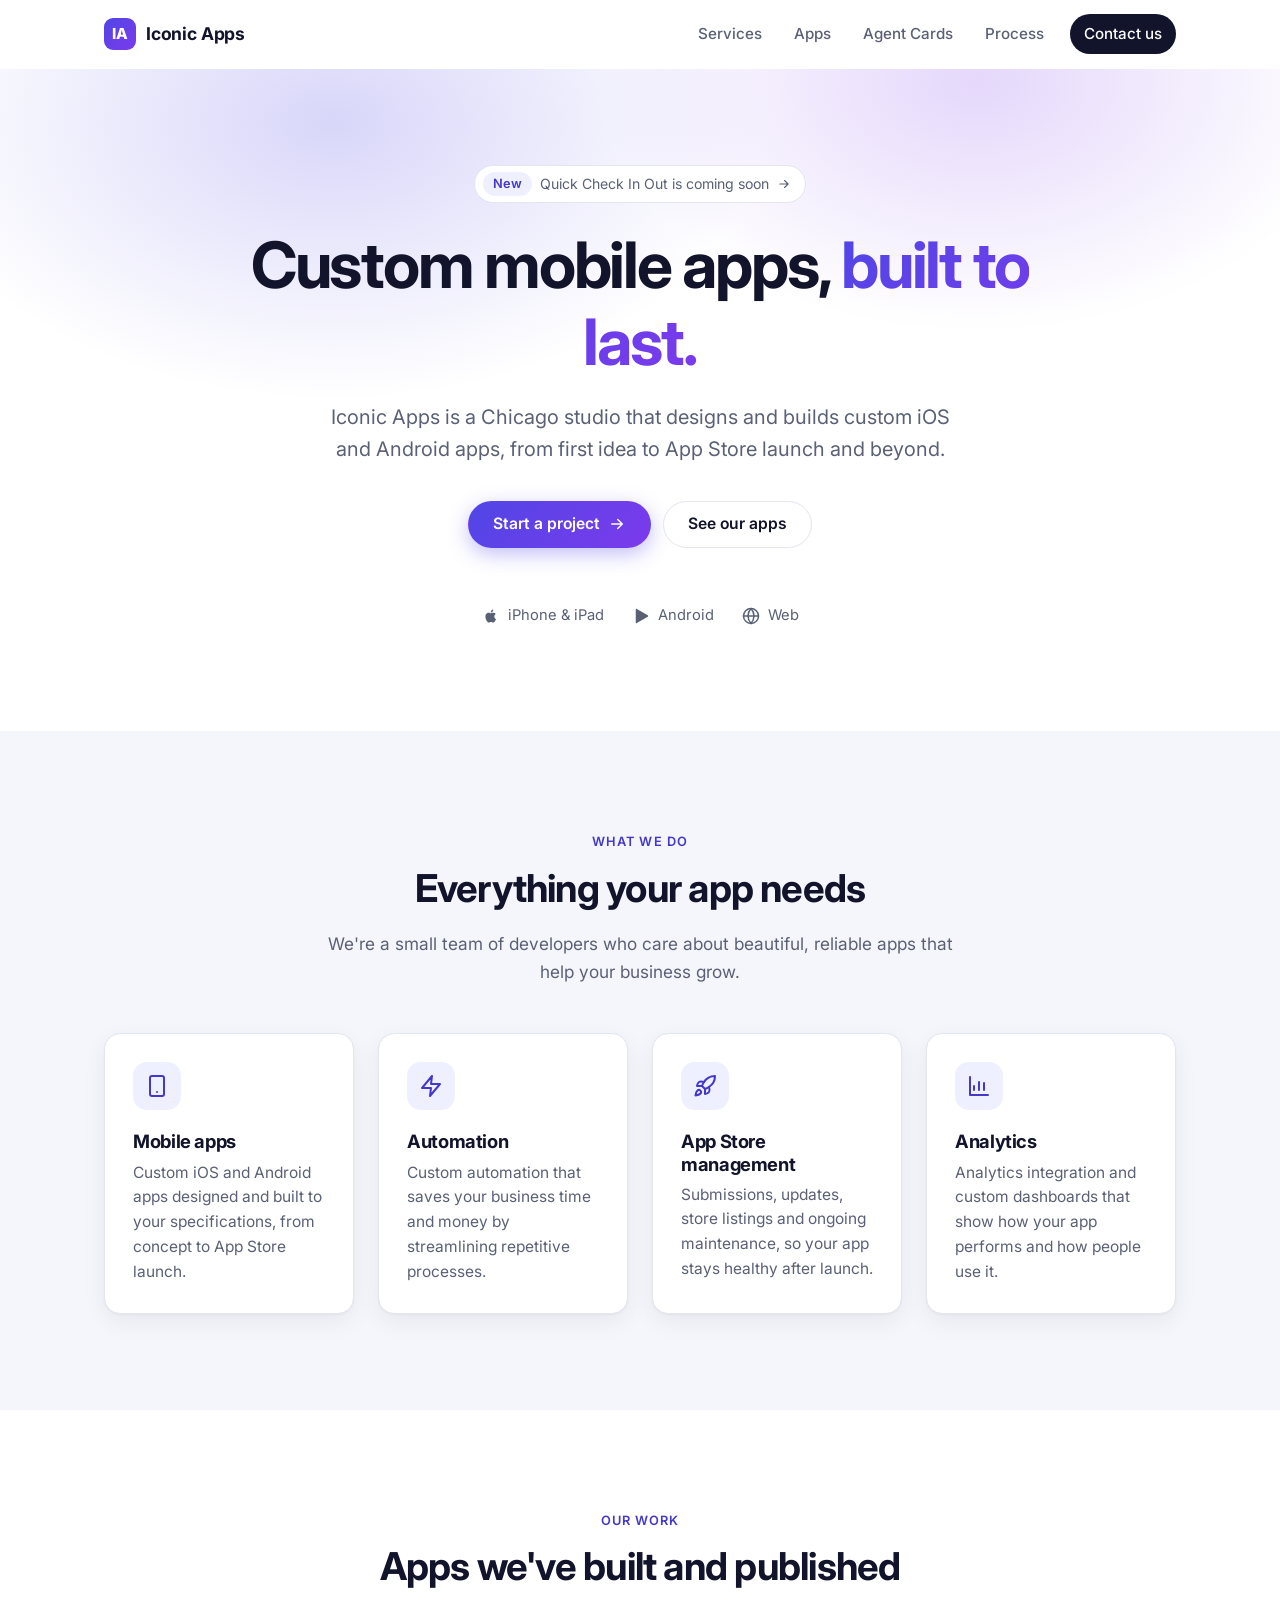
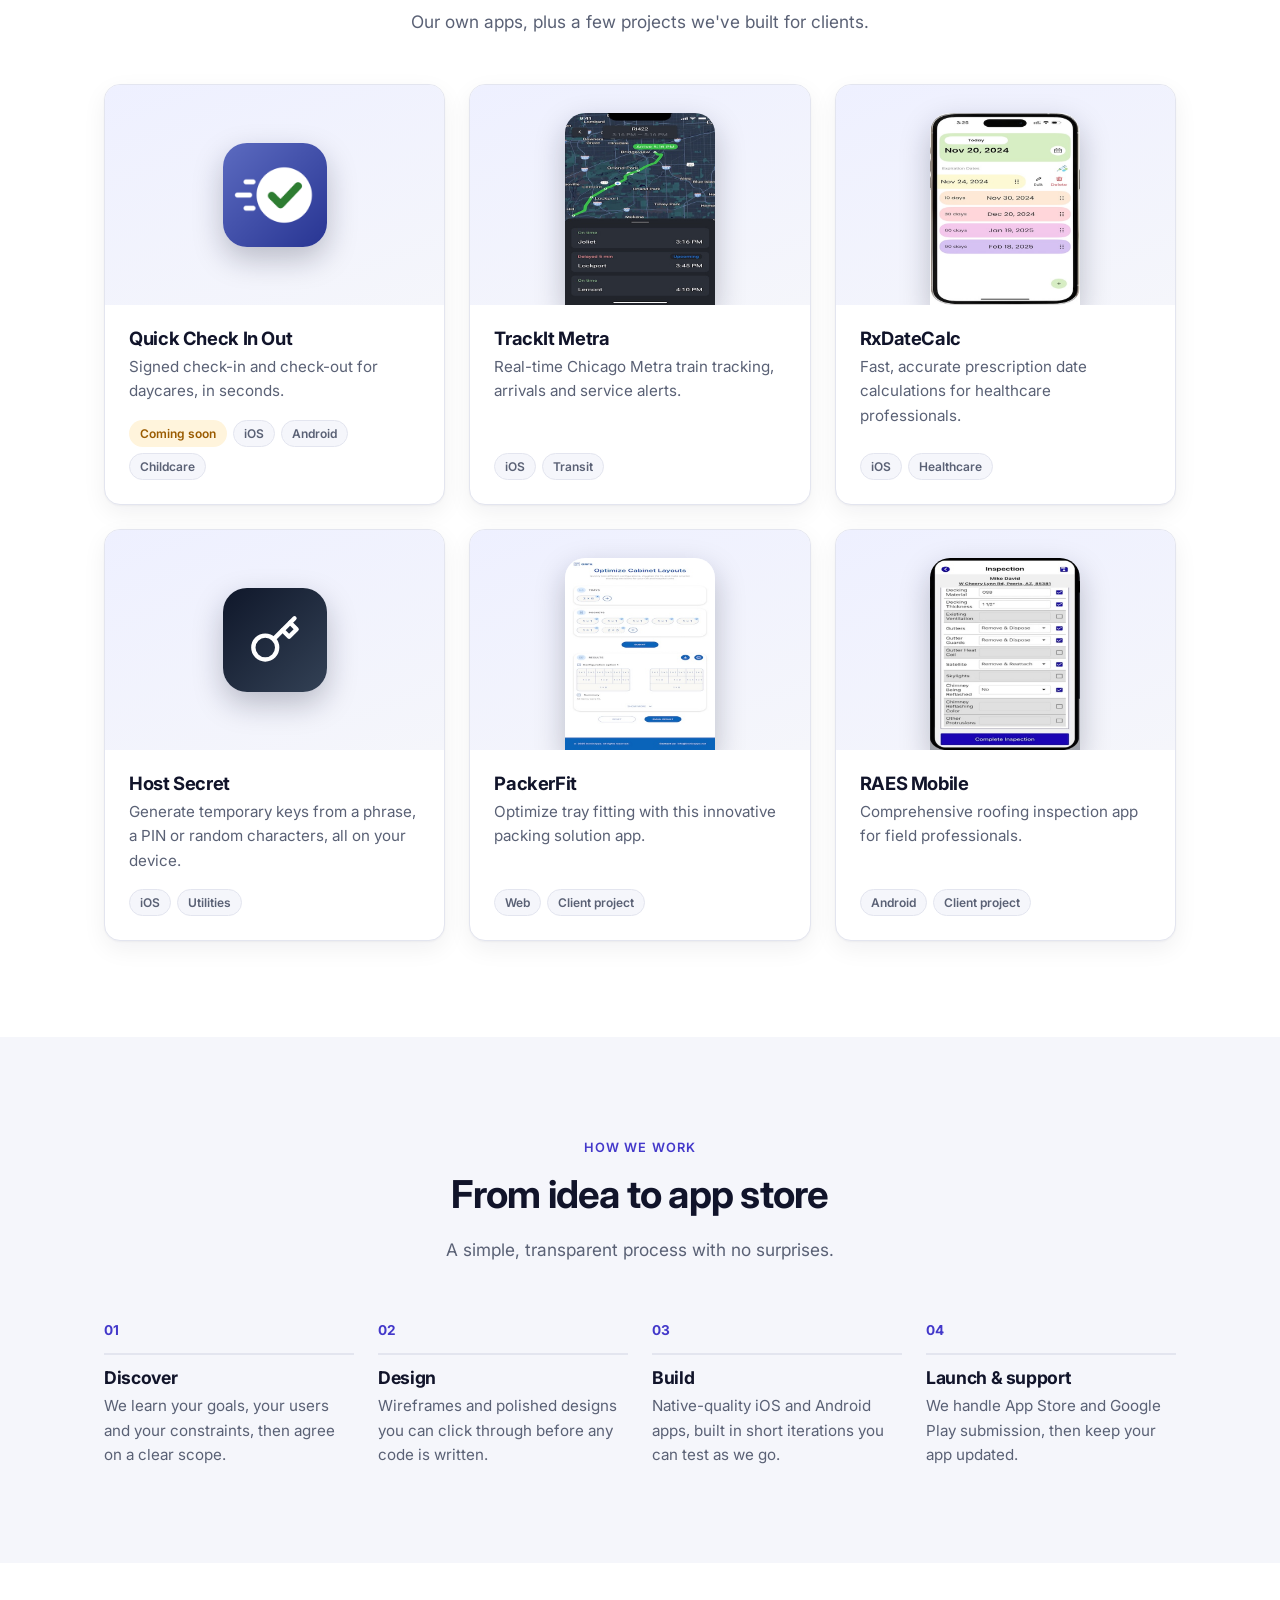
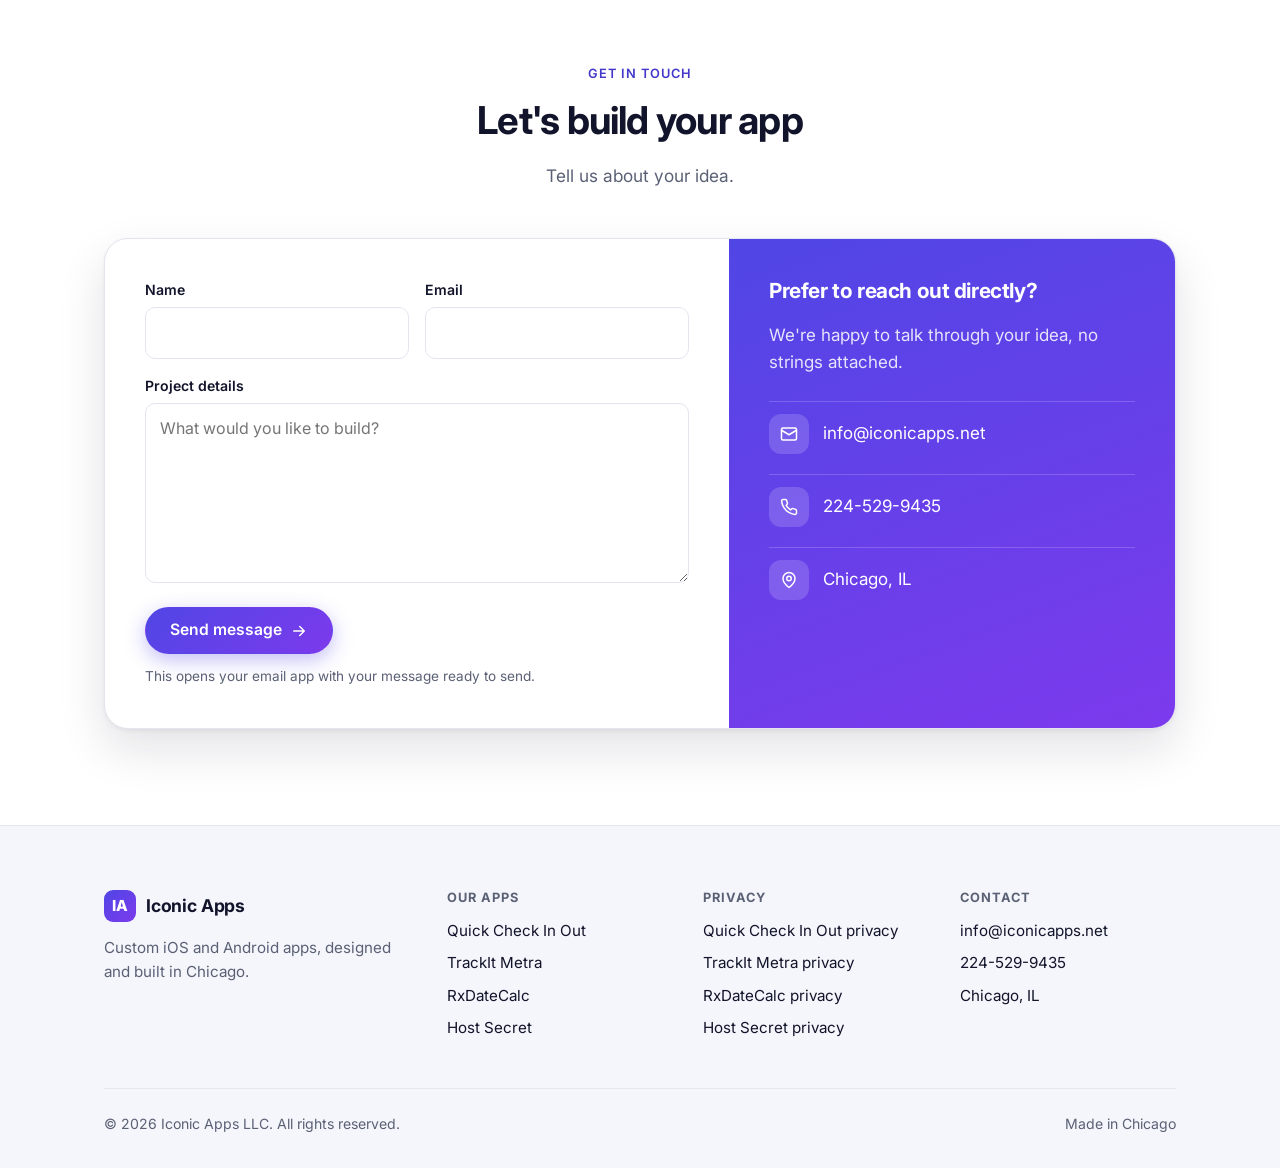
==== commit 40c8daa8: "Updated to include agentic card service" ====
--- a/index.html
+++ b/index.html
@@ -34,6 +34,7 @@
       <ul class="nav-links" id="nav-links">
         <li><a href="#services">Services</a></li>
         <li><a href="#apps">Apps</a></li>
+        <li><a href="agent-cards/index.html">Agent Cards</a></li>
         <li><a href="#process">Process</a></li>
         <li class="nav-cta"><a href="#contact">Contact us</a></li>
       </ul>
